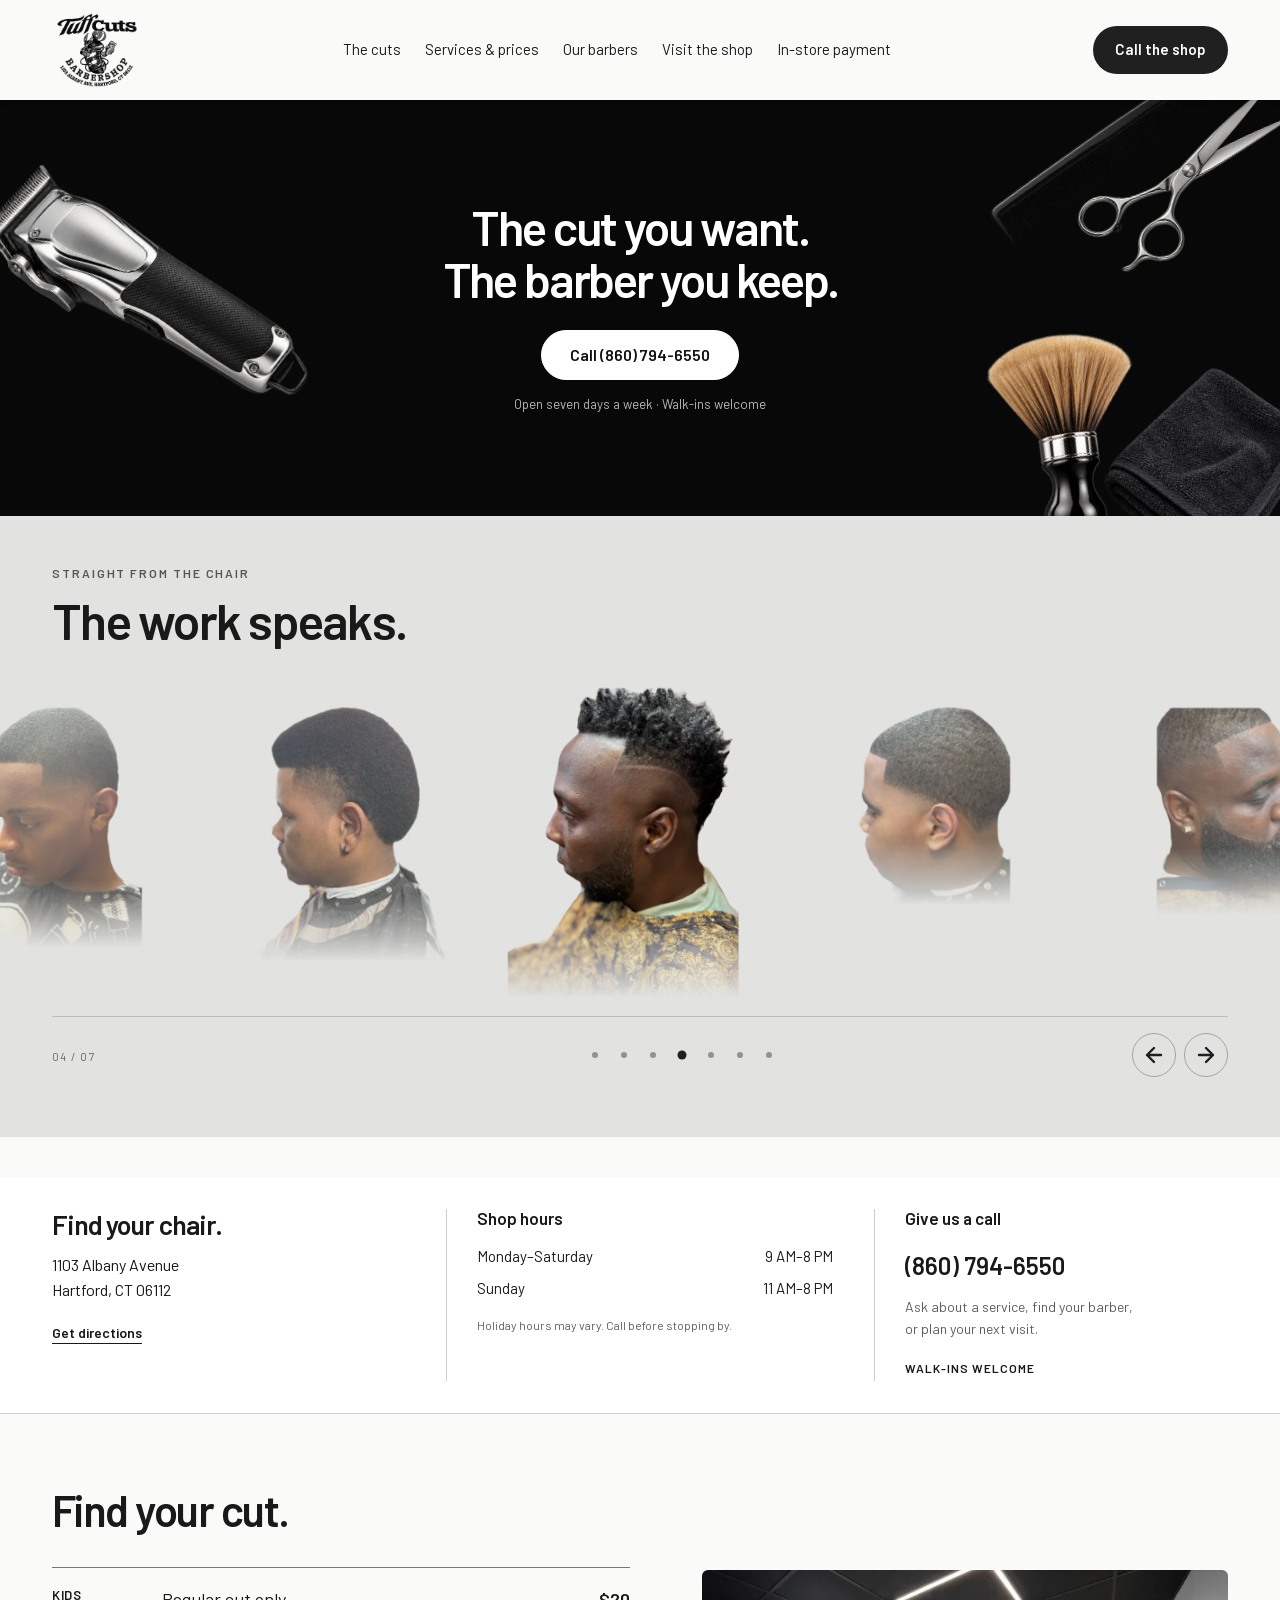
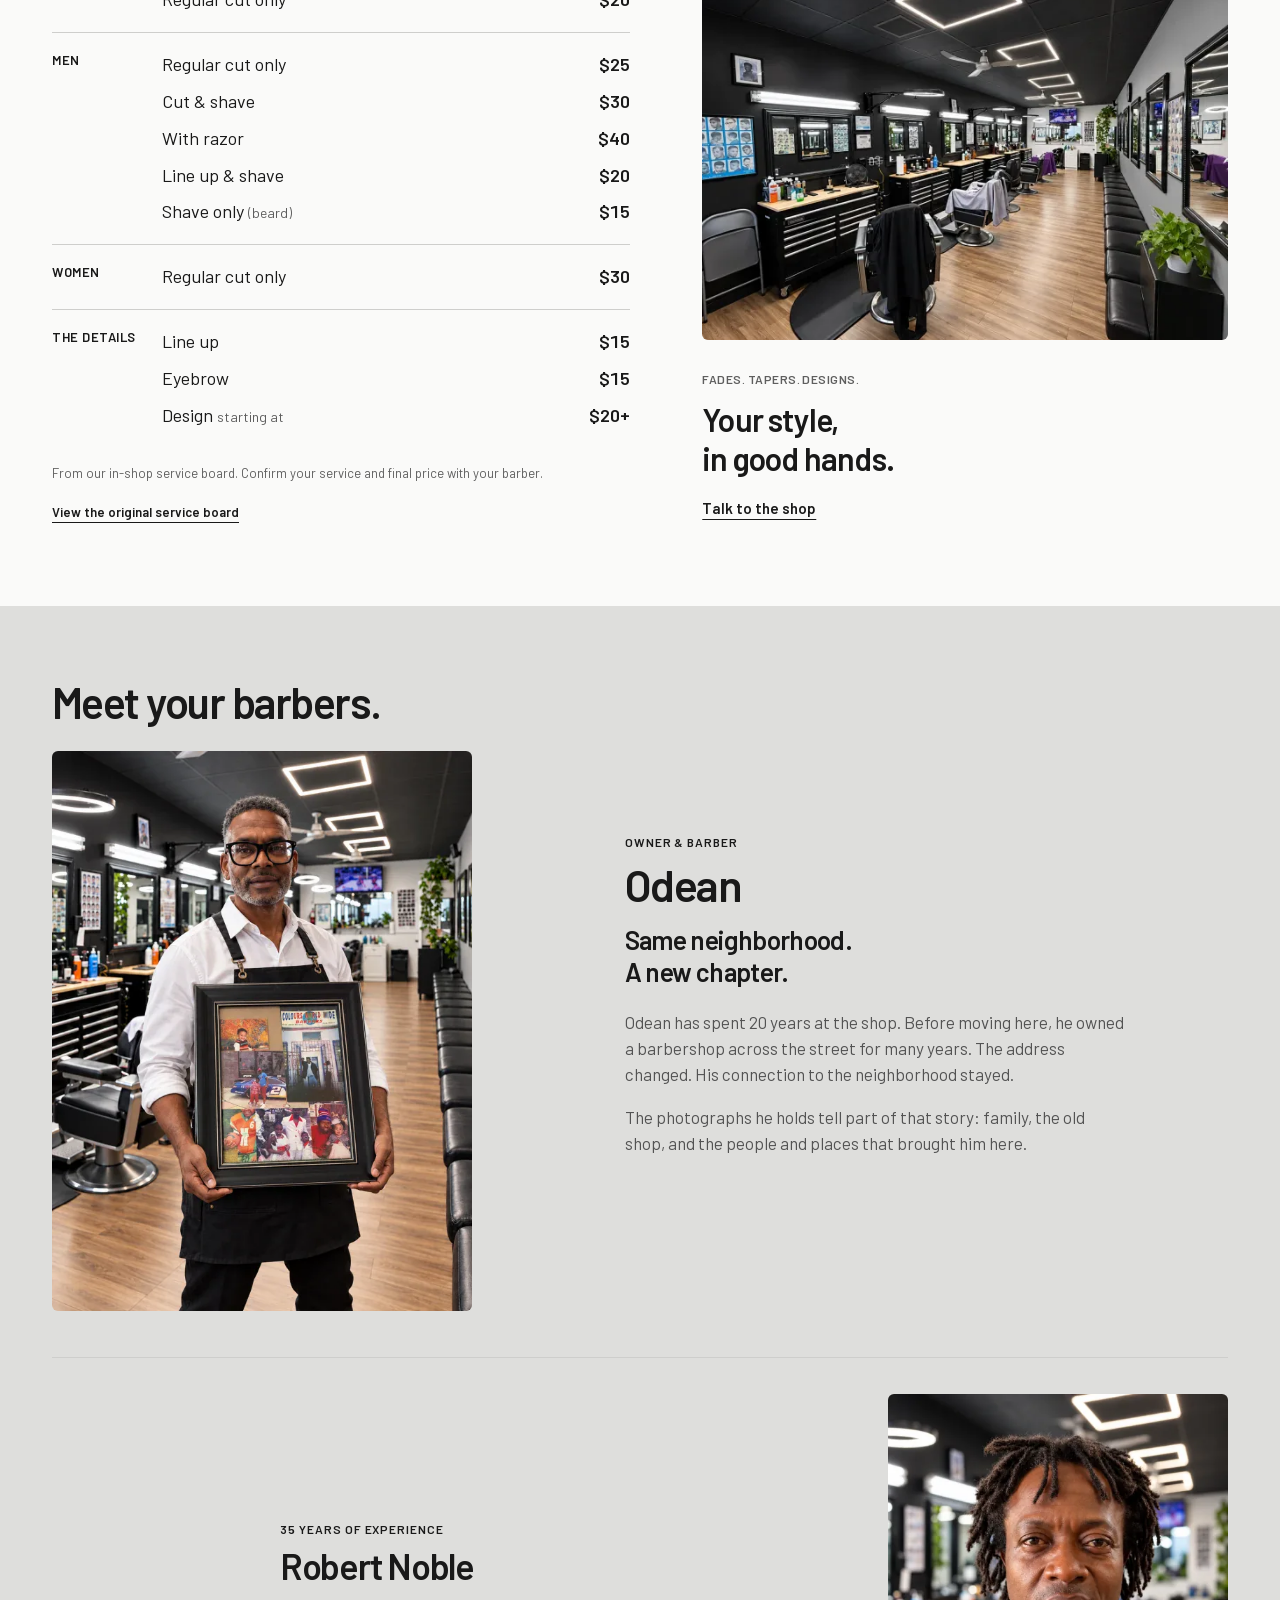
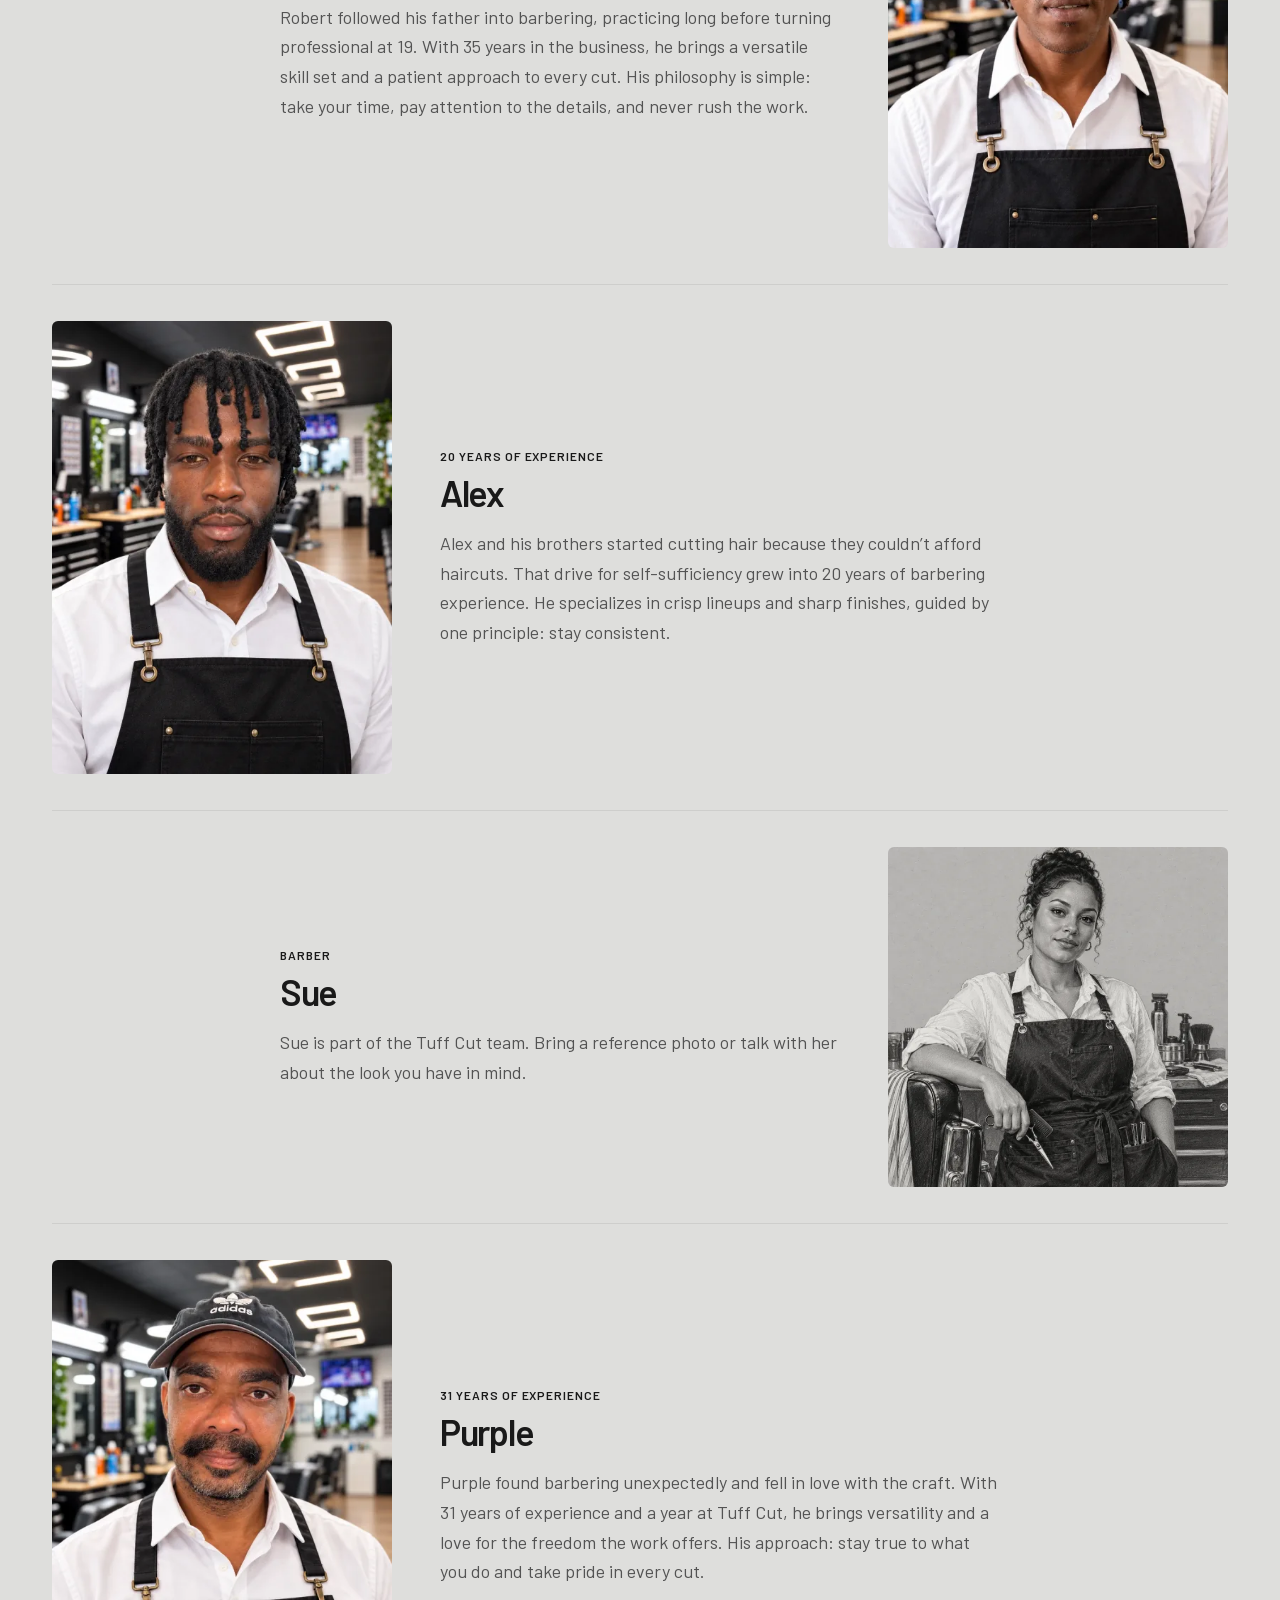
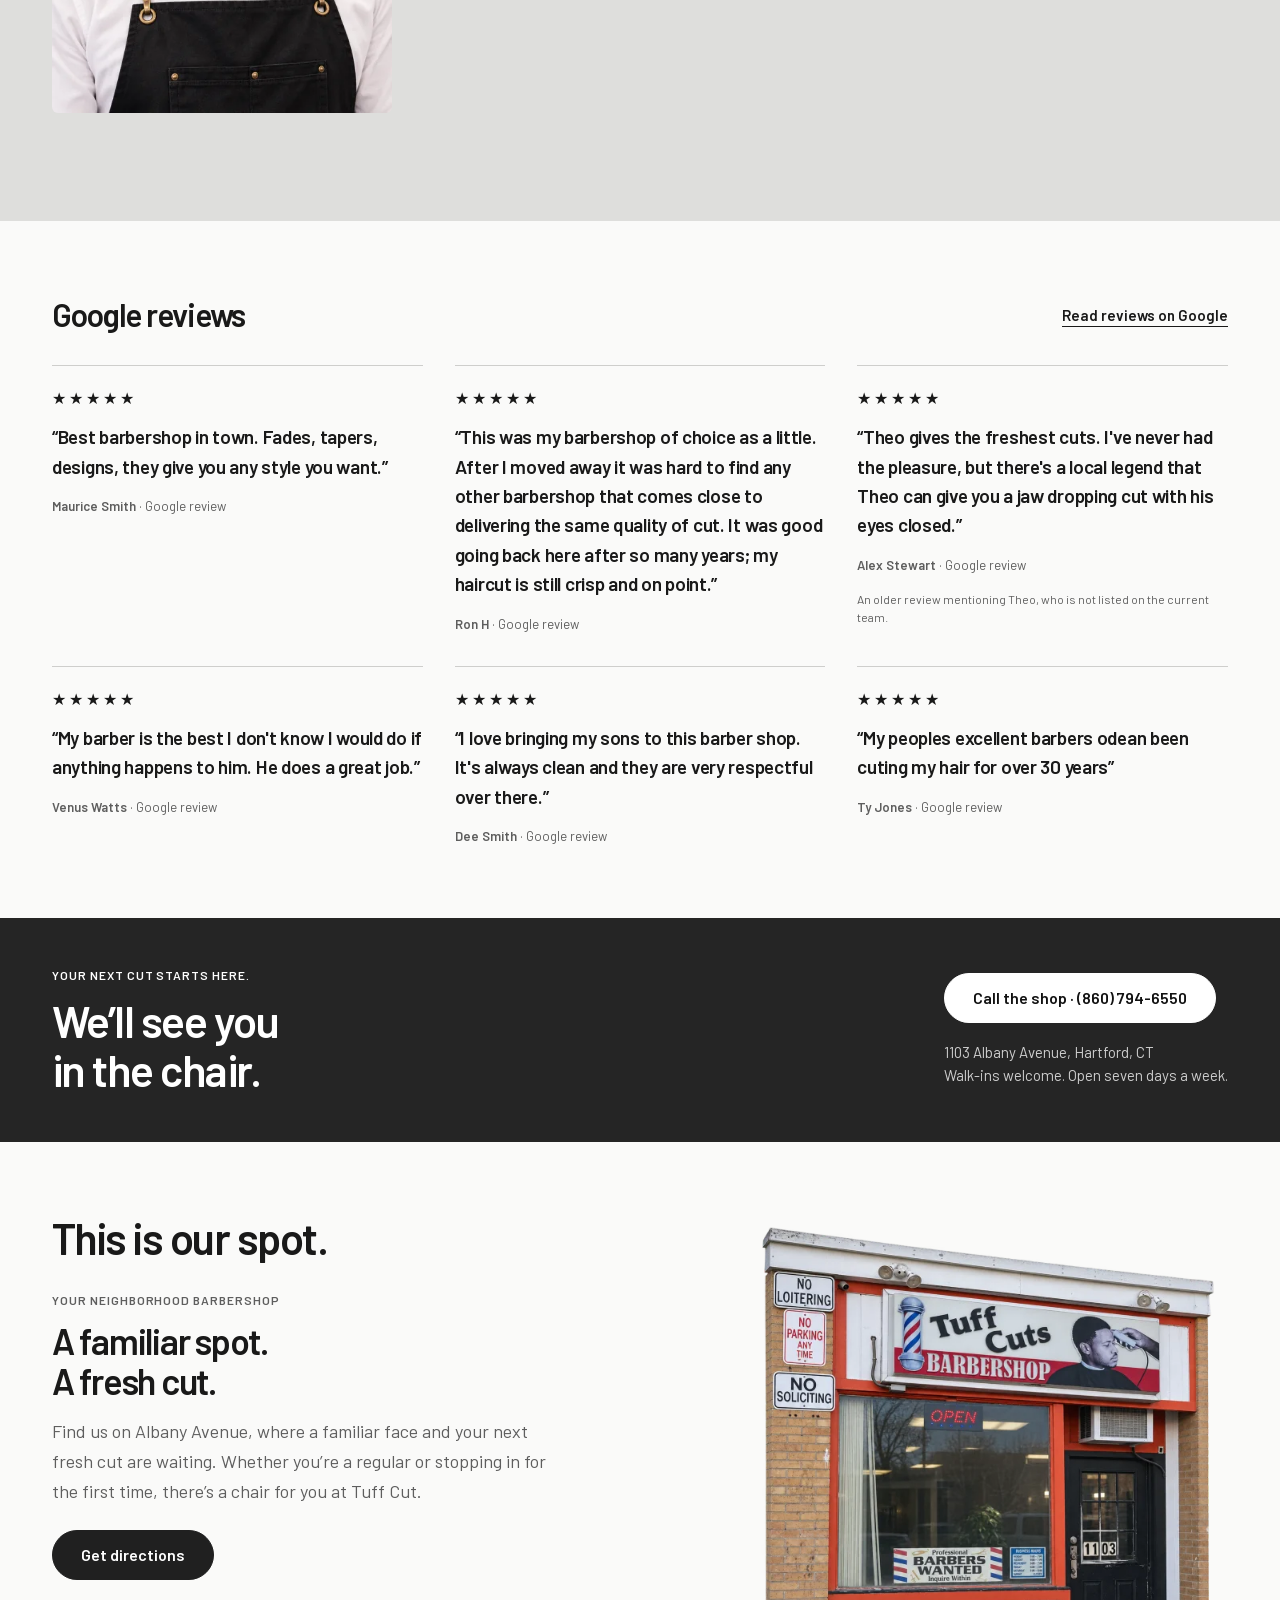
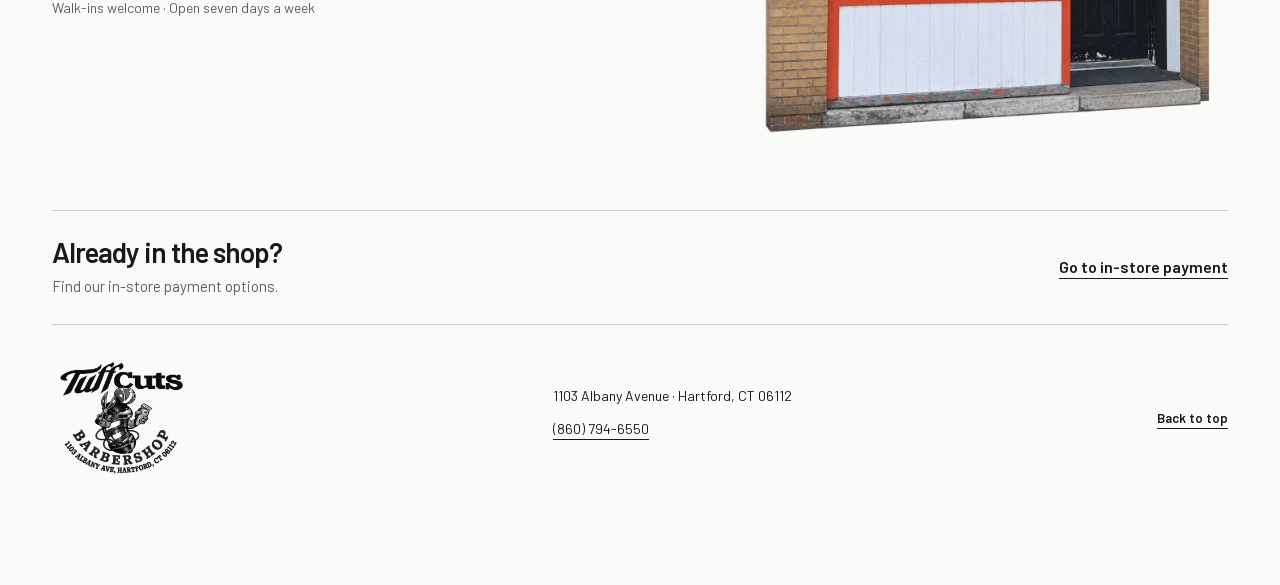
==== index.html @ 14f3f5dc "Match text-to-photo spacing across alternating barber rows" ====
<!doctype html>
<html lang="en">
<head>
  <meta charset="utf-8">
  <meta name="viewport" content="width=device-width, initial-scale=1">
  <meta name="theme-color" content="#f5f5f3">
  <title>Tuff Cut Barbershop | Hartford, CT</title>
  <meta name="description" content="Your neighborhood barbershop at 1103 Albany Avenue, Hartford. Meet Odean and the team, see our services and prices, and call (860) 794-6550. Walk-ins welcome.">
  <meta property="og:title" content="Tuff Cut Barbershop · Hartford, CT">
  <meta property="og:description" content="The cut you want. The barber you keep. Visit Tuff Cut at 1103 Albany Avenue, Hartford. Walk-ins welcome, seven days a week.">
  <meta property="og:type" content="website">
  <link rel="icon" href="favicon.ico?v=logo-20261026" sizes="any">
  <link rel="icon" href="assets/favicon-logo-32.png?v=1" type="image/png" sizes="32x32">
  <link rel="icon" href="assets/favicon-logo-48.png?v=1" type="image/png" sizes="48x48">
  <link rel="apple-touch-icon" href="assets/favicon-logo-180.png?v=1" sizes="180x180">
  <link rel="preload" href="assets/fonts/barlow-condensed-700.woff2" as="font" type="font/woff2" crossorigin>
  <link rel="stylesheet" href="styles.css?v=26">
  <link rel="stylesheet" href="compact-nav.css?v=3">
  <script src="site-config.js" defer></script>
  <script src="app.js?v=22" defer></script>
  <script type="application/ld+json">
  {"@context":"https://schema.org","@type":"HairSalon","name":"Tuff Cut Barbershop","telephone":"+18607946550","address":{"@type":"PostalAddress","streetAddress":"1103 Albany Avenue","addressLocality":"Hartford","addressRegion":"CT","postalCode":"06112","addressCountry":"US"},"openingHoursSpecification":[{"@type":"OpeningHoursSpecification","dayOfWeek":["Monday","Tuesday","Wednesday","Thursday","Friday","Saturday"],"opens":"09:00","closes":"20:00"},{"@type":"OpeningHoursSpecification","dayOfWeek":"Sunday","opens":"11:00","closes":"20:00"}]}
  </script>
</head>
<body>
  <a class="skip-link" href="#main">Skip to content</a>
  <header class="site-header wrap">
    <a class="wordmark brand-logo" href="index.html" aria-label="Tuff Cut Barbershop home"><span class="logo-crop"><img decoding="async" src="assets/branding/tuff-cuts-discover-240.webp" srcset="assets/branding/tuff-cuts-discover-240.webp 240w, assets/branding/tuff-cuts-discover-480.webp 480w" sizes="88px" width="600" height="500" alt="Tuff Cuts Barbershop — original barber-pole mascot logo"></span></a>
    <button class="menu-toggle" type="button" aria-expanded="false" aria-controls="main-nav" aria-label="Open menu" hidden><span class="menu-lines" aria-hidden="true"><span></span><span></span><span></span></span></button>
    <nav class="main-nav" id="main-nav" aria-label="Main navigation">
      <a href="#cuts">The cuts</a><a href="#services">Services & prices</a><a href="#barbers">Our barbers</a><a href="#visit">Visit the shop</a><a href="payment.html">In-store payment</a>
    </nav>
    <a class="header-call" href="tel:+18607946550">Call the shop<span>(860) 794-6550</span></a>
  </header>
  <main id="main">
    <section class="hero" aria-labelledby="hero-title">
      <div class="hero-copy">
        <h1 id="hero-title">The cut you want.<br>The barber you keep.</h1>
        <a class="button" href="tel:+18607946550">Call (860) 794-6550</a>
        <p class="hero-hours">Open seven days a week · Walk-ins welcome</p>
      </div>
      <div class="hero-equipment" aria-hidden="true">
        <img loading="eager" decoding="async" class="equipment-clipper" src="assets/hero/clipper.webp" width="700" height="597" alt="" fetchpriority="high">
        <img loading="eager" class="equipment-shears" src="assets/hero/shears-comb.webp" width="700" height="467" alt="" decoding="async">
        <img loading="eager" class="equipment-brush" src="assets/hero/brush.webp" width="700" height="467" alt="" decoding="async">
      </div>
    </section>

    <section class="cuts-section" id="cuts" aria-labelledby="cuts-title">
      <div class="wrap cuts-heading"><div><p class="small-label">STRAIGHT FROM THE CHAIR</p><h2 id="cuts-title">The work speaks.</h2></div></div>
      <div class="cuts-carousel" role="region" aria-roledescription="carousel" aria-label="Haircuts at Tuff Cut">
        <div class="cuts-stage" tabindex="0" aria-label="Scroll through haircuts. Use left and right arrow keys.">
          <figure class="cut-slide" data-cut="2233" data-title="Waves & beard"><div class="cut-portrait"><img src="assets/haircuts/cut-2233.webp" srcset="assets/haircuts/cut-2233-600.webp 600w, assets/haircuts/cut-2233.webp 900w" sizes="(max-width: 700px) 220px, 270px" width="900" height="1200" loading="lazy" decoding="async" alt="Close waves, a clean fade, and a precisely shaped beard."></div></figure>
          <figure class="cut-slide" data-cut="2228" data-title="Clean taper"><div class="cut-portrait"><img src="assets/haircuts/cut-2228.webp" srcset="assets/haircuts/cut-2228-600.webp 600w, assets/haircuts/cut-2228.webp 900w" sizes="(max-width: 700px) 220px, 270px" width="900" height="1200" loading="lazy" decoding="async" alt="Short textured hair with a crisp line-up and tapered sides."></div></figure>
          <figure class="cut-slide" data-cut="2232" data-title="Natural shape"><div class="cut-portrait"><img src="assets/haircuts/cut-2232.webp" srcset="assets/haircuts/cut-2232-600.webp 600w, assets/haircuts/cut-2232.webp 900w" sizes="(max-width: 700px) 220px, 270px" width="900" height="1200" loading="lazy" decoding="async" alt="A sculpted natural hairstyle with tapered sides."></div></figure>
          <figure class="cut-slide" data-cut="2231" data-title="Texture & detail"><div class="cut-portrait"><img src="assets/haircuts/cut-2231.webp" srcset="assets/haircuts/cut-2231-600.webp 600w, assets/haircuts/cut-2231.webp 900w" sizes="(max-width: 700px) 220px, 270px" width="900" height="1200" loading="lazy" decoding="async" alt="Twisted texture, a skin fade, and a shaved line detail."></div></figure>
          <figure class="cut-slide" data-cut="2230" data-title="Waves & line-up"><div class="cut-portrait"><img src="assets/haircuts/cut-2230.webp" srcset="assets/haircuts/cut-2230-600.webp 600w, assets/haircuts/cut-2230.webp 900w" sizes="(max-width: 700px) 220px, 270px" width="900" height="1200" loading="lazy" decoding="async" alt="Defined waves with a sharp edge and tapered sides."></div></figure>
          <figure class="cut-slide" data-cut="2229" data-title="Fade & beard"><div class="cut-portrait"><img src="assets/haircuts/cut-2229.webp" srcset="assets/haircuts/cut-2229-600.webp 600w, assets/haircuts/cut-2229.webp 900w" sizes="(max-width: 700px) 220px, 270px" width="900" height="1200" loading="lazy" decoding="async" alt="A close fade and carefully shaped full beard."></div></figure>
          <figure class="cut-slide" data-cut="2227" data-title="The full finish"><div class="cut-portrait"><img src="assets/haircuts/cut-2227.webp" srcset="assets/haircuts/cut-2227-600.webp 600w, assets/haircuts/cut-2227.webp 900w" sizes="(max-width: 700px) 220px, 270px" width="900" height="1200" loading="lazy" decoding="async" alt="Waves with a defined hairline and sculpted beard."></div></figure>
        </div>
        <div class="cuts-controls wrap" hidden>
          <div class="cut-current"><span class="cut-count">01 / 07</span><p class="cut-title sr-only">Waves & beard</p></div>
          <div class="cut-dots" role="group" aria-label="Choose a haircut"></div>
          <div class="cut-buttons"><button type="button" data-cut-prev aria-label="Previous haircut"><svg viewBox="0 0 24 24" width="24" height="24" aria-hidden="true" focusable="false"><path d="M19 12H5 M12 5l-7 7 7 7"/></svg></button><button type="button" data-cut-next aria-label="Next haircut"><svg viewBox="0 0 24 24" width="24" height="24" aria-hidden="true" focusable="false"><path d="M5 12h14 M12 5l7 7-7 7"/></svg></button></div>
          <p class="sr-only cut-announcement" aria-live="polite" aria-atomic="true"></p>
        </div>
      </div>
    </section>

    <section class="visit-band" id="visit" aria-label="Location, hours, and telephone">
      <div class="wrap visit-grid">
        <div><h2>Find your chair.</h2><address>1103 Albany Avenue<br>Hartford, CT 06112</address><a class="text-link" href="https://www.google.com/maps/search/?api=1&query=1103+Albany+Avenue+Hartford+CT+06112" target="_blank" rel="noopener noreferrer">Get directions<span class="sr-only"> (opens in a new tab)</span></a></div>
        <div><h3>Shop hours</h3><table class="hours"><caption class="sr-only">Weekly opening hours</caption><tbody><tr><th scope="row">Monday–Saturday</th><td>9 AM–8 PM</td></tr><tr><th scope="row">Sunday</th><td>11 AM–8 PM</td></tr></tbody></table><p class="fine-print">Holiday hours may vary. Call before stopping by.</p></div>
        <div><h3>Give us a call</h3><a class="visit-phone" href="tel:+18607946550">(860) 794-6550</a><p>Ask about a service, find your barber,<br>or plan your next visit.</p><span class="small-label">WALK-INS WELCOME</span></div>
      </div>
    </section>

    <section class="section wrap" id="services" aria-labelledby="services-title">
      <div class="section-heading"><h2 id="services-title">Find your cut.</h2></div>
      <div class="services-layout">
        <div class="price-list">
          <div class="price-group"><h3>Kids</h3><dl><div><dt>Regular cut only</dt><dd>$20</dd></div></dl></div>
          <div class="price-group"><h3>Men</h3><dl><div><dt>Regular cut only</dt><dd>$25</dd></div><div><dt>Cut & shave</dt><dd>$30</dd></div><div><dt>With razor</dt><dd>$40</dd></div><div><dt>Line up & shave</dt><dd>$20</dd></div><div><dt>Shave only <span>(beard)</span></dt><dd>$15</dd></div></dl></div>
          <div class="price-group"><h3>Women</h3><dl><div><dt>Regular cut only</dt><dd>$30</dd></div></dl></div>
          <div class="price-group"><h3>The details</h3><dl><div><dt>Line up</dt><dd>$15</dd></div><div><dt>Eyebrow</dt><dd>$15</dd></div><div><dt>Design <span>starting at</span></dt><dd>$20+</dd></div></dl></div>
          <p class="fine-print">From our in-shop service board. Confirm your service and final price with your barber.</p>
          <a class="text-link" href="assets/photos/service-board.webp" target="_blank" rel="noopener noreferrer">View the original service board<span class="sr-only"> (opens in a new tab)</span></a>
        </div>
        <figure class="services-photo"><img src="assets/photos/interior.webp" srcset="assets/photos/interior-600.webp 600w, assets/photos/interior.webp 1200w" sizes="(max-width: 540px) calc(100vw - 40px), (max-width: 680px) calc(100vw - 56px), (max-width: 1050px) 45vw, 550px" width="1200" height="900" loading="lazy" decoding="async" alt="Black barber chairs and mirrored stations inside Tuff Cut."><div class="service-photo-note"><span>FADES. TAPERS. DESIGNS.</span><p class="serif">Your style,<br>in good hands.</p><a class="text-link" href="tel:+18607946550">Talk to the shop</a></div></figure>
      </div>
    </section>

    <section class="barbers-section" id="barbers" aria-labelledby="barbers-title">
      <div class="wrap section">
        <article class="owner-profile">
          <div class="owner-visual"><h2 id="barbers-title">Meet your barbers.</h2><figure><img src="assets/photos/odean.webp" srcset="assets/photos/odean-600.webp 600w, assets/photos/odean.webp 1200w" sizes="(max-width: 700px) calc(100vw - 40px), 420px" width="1200" height="1600" loading="lazy" decoding="async" alt="Odean, owner of Tuff Cut, holding a framed collection of photographs from his life and earlier barbershop."></figure></div>
          <div class="owner-copy"><p class="small-label">OWNER & BARBER</p><h3>Odean</h3><p class="serif">Same neighborhood.<br>A new chapter.</p><p>Odean has spent 20 years at the shop. Before moving here, he owned a barbershop across the street for many years. The address changed. His connection to the neighborhood stayed.</p><p>The photographs he holds tell part of that story: family, the old shop, and the people and places that brought him here.</p></div>
        </article>
        <div class="barber-list">
          <article class="barber-row"><figure><img src="assets/barbers/robert-portrait.webp" srcset="assets/barbers/robert-portrait-480.webp 480w, assets/barbers/robert-portrait.webp 810w" sizes="(max-width: 440px) calc(100vw - 40px), (max-width: 700px) 400px, (max-width: 800px) 45vw, 340px" width="810" height="1080" loading="lazy" decoding="async" alt="Robert Noble at Tuff Cut Barbershop."></figure><div class="barber-copy"><p class="small-label">35 YEARS OF EXPERIENCE</p><h3>Robert Noble</h3><p>Robert followed his father into barbering, practicing long before turning professional at 19. With 35 years in the business, he brings a versatile skill set and a patient approach to every cut. His philosophy is simple: take your time, pay attention to the details, and never rush the work.</p></div></article>
          <article class="barber-row"><figure><img src="assets/barbers/alex-portrait.webp" srcset="assets/barbers/alex-portrait-480.webp 480w, assets/barbers/alex-portrait.webp 810w" sizes="(max-width: 440px) calc(100vw - 40px), (max-width: 700px) 400px, (max-width: 800px) 45vw, 340px" width="810" height="1080" loading="lazy" decoding="async" alt="Alex at Tuff Cut Barbershop."></figure><div class="barber-copy"><p class="small-label">20 YEARS OF EXPERIENCE</p><h3>Alex</h3><p>Alex and his brothers started cutting hair because they couldn’t afford haircuts. That drive for self-sufficiency grew into 20 years of barbering experience. He specializes in crisp lineups and sharp finishes, guided by one principle: stay consistent.</p></div></article>
          <article class="barber-row"><figure><img src="assets/barbers/sue-illustration.webp" width="600" height="600" loading="lazy" decoding="async" alt="Illustrative portrait; not a likeness of Sue."></figure><div class="barber-copy"><p class="small-label">BARBER</p><h3>Sue</h3><p>Sue is part of the Tuff Cut team. Bring a reference photo or talk with her about the look you have in mind.</p></div></article>
          <article class="barber-row"><figure><img src="assets/barbers/purple-portrait.webp" srcset="assets/barbers/purple-portrait-480.webp 480w, assets/barbers/purple-portrait.webp 810w" sizes="(max-width: 440px) calc(100vw - 40px), (max-width: 700px) 400px, (max-width: 800px) 45vw, 340px" width="810" height="1080" loading="lazy" decoding="async" alt="Purple at Tuff Cut Barbershop."></figure><div class="barber-copy"><p class="small-label">31 YEARS OF EXPERIENCE</p><h3>Purple</h3><p>Purple found barbering unexpectedly and fell in love with the craft. With 31 years of experience and a year at Tuff Cut, he brings versatility and a love for the freedom the work offers. His approach: stay true to what you do and take pride in every cut.</p></div></article>
        </div>
      </div>
    </section>

    <section class="reviews-section section wrap" id="reviews" aria-labelledby="reviews-title">
      <div class="reviews-heading"><h2 id="reviews-title">Google reviews</h2><a class="text-link" href="https://www.google.com/maps/place/Tuff+Cut+Barbers+LLC/@41.7814038,-72.694979,17z/data=!4m8!3m7!1s0x89e654a44aa32865:0xf51ab7cb9eaf6a23!8m2!3d41.7814038!4d-72.694979!9m1!1b1!16s%2Fg%2F1tgmx97q" target="_blank" rel="noopener noreferrer">Read reviews on Google</a></div>
      <div class="reviews-list">
        <figure class="review"><div class="review-stars" aria-label="5 out of 5 stars">★★★★★</div><blockquote>“Best barbershop in town. Fades, tapers, designs, they give you any style you want.”</blockquote><figcaption>Maurice Smith <span>· Google review</span></figcaption></figure>
        <figure class="review"><div class="review-stars" aria-label="5 out of 5 stars">★★★★★</div><blockquote>“This was my barbershop of choice as a little. After I moved away it was hard to find any other barbershop that comes close to delivering the same quality of cut. It was good going back here after so many years; my haircut is still crisp and on point.”</blockquote><figcaption>Ron H <span>· Google review</span></figcaption></figure>
        <figure class="review"><div class="review-stars" aria-label="5 out of 5 stars">★★★★★</div><blockquote>“Theo gives the freshest cuts. I've never had the pleasure, but there's a local legend that Theo can give you a jaw dropping cut with his eyes closed.”</blockquote><figcaption>Alex Stewart <span>· Google review</span></figcaption><p class="fine-print">An older review mentioning Theo, who is not listed on the current team.</p></figure>
        <figure class="review"><div class="review-stars" aria-label="5 out of 5 stars">★★★★★</div><blockquote>“My barber is the best I don't know I would do if anything happens to him. He does a great job.”</blockquote><figcaption>Venus Watts <span>· Google review</span></figcaption></figure>
        <figure class="review"><div class="review-stars" aria-label="5 out of 5 stars">★★★★★</div><blockquote>“I love bringing my sons to this barber shop. It's always clean and they are very respectful over there.”</blockquote><figcaption>Dee Smith <span>· Google review</span></figcaption></figure>
        <figure class="review"><div class="review-stars" aria-label="5 out of 5 stars">★★★★★</div><blockquote>“My peoples excellent barbers odean been cuting my hair for over 30 years”</blockquote><figcaption>Ty Jones <span>· Google review</span></figcaption></figure>
      </div>
    </section>

    <section class="call-section" aria-labelledby="call-title"><div class="wrap call-layout"><div><p class="small-label">YOUR NEXT CUT STARTS HERE.</p><h2 id="call-title">We’ll see you<br>in the chair.</h2></div><div><a class="button button-light" href="tel:+18607946550">Call the shop · (860) 794-6550</a><p>1103 Albany Avenue, Hartford, CT<br>Walk-ins welcome. Open seven days a week.</p></div></div></section>

    <section class="section wrap shop-section" aria-labelledby="shop-title">
      <div class="shop-gallery">
        <div class="shop-copy">
          <div class="section-heading"><h2 id="shop-title">This is our spot.</h2></div>
          <p class="small-label">YOUR NEIGHBORHOOD BARBERSHOP</p>
          <h3>A familiar spot.<br>A fresh cut.</h3>
          <p>Find us on Albany Avenue, where a familiar face and your next fresh cut are waiting. Whether you’re a regular or stopping in for the first time, there’s a chair for you at Tuff Cut.</p>
          <a class="button" href="https://www.google.com/maps/search/?api=1&amp;query=1103+Albany+Avenue+Hartford+CT+06112" target="_blank" rel="noopener noreferrer">Get directions<span class="sr-only"> (opens in a new tab)</span></a>
          <p class="shop-welcome">Walk-ins welcome · Open seven days a week</p>
        </div>
        <figure class="gallery-storefront"><img src="assets/photos/storefront-clean.webp" srcset="assets/photos/storefront-clean-600.webp 600w, assets/photos/storefront-clean.webp 1200w" sizes="(max-width: 700px) calc(100vw - 40px), (max-width: 1100px) 44vw, 480px" width="1200" height="1308" loading="lazy" decoding="async" alt="Retouched Tuff Cut Barbershop storefront on Albany Avenue, with the surrounding background removed."></figure>
      </div>
    </section>
    <aside class="payment-strip wrap"><div><h2>Already in the shop?</h2><p>Find our in-store payment options.</p></div><a class="text-link" href="payment.html">Go to in-store payment</a></aside>
  </main>
  <footer class="site-footer wrap"><div class="footer-top"><a class="wordmark brand-logo" href="index.html" aria-label="Tuff Cut Barbershop home"><span class="logo-crop"><img decoding="async" loading="lazy" src="assets/branding/tuff-cuts-discover-240.webp" srcset="assets/branding/tuff-cuts-discover-240.webp 240w, assets/branding/tuff-cuts-discover-480.webp 480w" sizes="136px" width="600" height="500" alt="Tuff Cuts Barbershop — original barber-pole mascot logo"></span></a><p>1103 Albany Avenue · Hartford, CT 06112<br><a href="tel:+18607946550">(860) 794-6550</a></p><a class="text-link" href="#main">Back to top</a></div><div class="footer-bottom"><p>© <span data-year>2026</span> Tuff Cut Barbershop</p><nav aria-label="Legal information"><a href="terms.html">Terms</a><a href="accessibility.html">Accessibility</a><a href="legal.html">Legal</a><a href="privacy.html">Privacy</a></nav><a class="powered-by" href="https://reimagebs.com/" target="_blank" rel="noopener noreferrer"><span class="credit-label">POWERED BY</span> <span class="credit-name">REIMAGE BUSINESS SOLUTIONS</span></a></div></footer>
</body>
</html>
---- styles.css ----
@font-face{font-family:Barlow;src:url('assets/fonts/barlow-400.woff2') format('woff2');font-style:normal;font-weight:400;font-display:swap}
@font-face{font-family:Barlow;src:url('assets/fonts/barlow-600.woff2') format('woff2');font-style:normal;font-weight:600 800;font-display:swap}
:root{--ink:#191919;--grey:#5e5e5e;--line:#cececc;--paper:#e8e8e6;--white:#fff;--body:Barlow,Arial,sans-serif}
*{box-sizing:border-box}html{scroll-behavior:smooth;scroll-padding-top:24px;-webkit-text-size-adjust:100%}body{margin:0;background:#fafaf9;color:var(--ink);font-family:var(--body);font-size:18px;line-height:1.55;-webkit-font-smoothing:antialiased}a{color:inherit;text-underline-offset:5px}a:hover{text-decoration-thickness:2px}button{font:inherit}img{display:block;max-width:100%;height:auto}figure,p,h1,h2,h3,dl,dd,blockquote{margin:0}h1,h2,h3{font-weight:600;line-height:1.12;letter-spacing:-.035em}h2{font-size:clamp(30px,3.4vw,44px)}h3{font-size:28px}p+p{margin-top:16px}figcaption{font-size:13px;color:var(--grey);line-height:1.45;margin-top:10px}address{font-style:normal}[hidden]{display:none!important}::selection{background:#191919;color:white}:focus-visible{outline:3px solid #757575;outline-offset:5px}.wrap{width:min(1176px,calc(100% - 64px));margin-inline:auto}.section{padding-block:72px}.small-label{font-size:12px;font-weight:600;letter-spacing:.08em;line-height:1.5}.serif{font-family:var(--body);font-weight:600;letter-spacing:-.025em}.fine-print,.contact-note{color:var(--grey);font-size:14px;line-height:1.5}.text-link{display:inline-flex;align-items:center;min-height:44px;font-weight:600;text-decoration:underline;padding-block:8px}.button{display:inline-flex;align-items:center;justify-content:center;min-height:48px;padding:13px 28px;border:1px solid white;border-radius:28px;background:white;color:#111;font-size:16px;font-weight:600;text-decoration:none;text-align:center;line-height:1.35}.button:hover{background:#d9d9d9;border-color:#d9d9d9}.sr-only{position:absolute;width:1px;height:1px;padding:0;margin:-1px;overflow:hidden;clip:rect(0,0,0,0);white-space:nowrap;border:0}.skip-link{position:fixed;top:12px;left:12px;z-index:100;background:white;color:black;padding:12px;transform:translateY(-160%)}.skip-link:focus{transform:translateY(0)}
.site-header{min-height:90px;display:flex;align-items:center;justify-content:space-between;gap:24px}.wordmark{font-family:var(--body);font-size:26px;font-weight:600;letter-spacing:-.045em;line-height:1;text-decoration:none;white-space:nowrap}.wordmark span{display:block;font-size:9px;letter-spacing:.08em;line-height:1.5;margin-top:7px}.main-nav{display:flex;align-items:center;gap:24px;font-size:15px}.main-nav a{display:flex;align-items:center;min-height:44px;text-decoration:none}.main-nav a:hover{text-decoration:underline}.header-call{background:white;color:black;border-radius:28px;padding:12px 22px;min-height:48px;font-size:15px;font-weight:600;text-decoration:none}.header-call span{display:none}.menu-toggle{display:flex;align-items:center;justify-content:center;width:48px;height:48px;padding:12px;border:0;background:transparent;color:var(--ink);cursor:pointer}.menu-lines{display:flex;flex-direction:column;gap:5px;width:24px}.menu-lines span{display:block;height:2px;width:24px;background:currentColor;transition:transform .15s,opacity .15s}.menu-toggle[aria-expanded=true] .menu-lines span:first-child{transform:translateY(7px) rotate(45deg)}.menu-toggle[aria-expanded=true] .menu-lines span:nth-child(2){opacity:0}.menu-toggle[aria-expanded=true] .menu-lines span:last-child{transform:translateY(-7px) rotate(-45deg)}
.hero{display:grid;grid-template-columns:minmax(0,1.35fr) minmax(0,1fr);align-items:center;gap:60px;padding-block:28px 52px;min-height:620px}.hero-copy{text-align:center}.hero-location{font-size:13px;letter-spacing:.06em;font-weight:600;margin-bottom:18px}.hero h1{font-size:clamp(46px,4.8vw,64px);line-height:1.05;letter-spacing:-.045em}.hero-description{font-size:18px;color:#535353;margin:22px 0 26px}.hero .button{min-width:190px;font-size:17px}.phone-link{display:flex;align-items:center;justify-content:center;min-height:44px;margin-top:6px;font-size:17px;font-weight:600;text-decoration:none}.hero-hours{font-size:13px;color:var(--grey);margin-top:12px}.hero-photo{max-width:440px;justify-self:end}.hero-photo img{width:100%;max-height:540px;aspect-ratio:3/4;object-fit:cover;border-radius:6px}.hero-photo figcaption{text-align:right;font-size:12px}
.visit-band{background:var(--paper)}.visit-grid{display:grid;grid-template-columns:1fr 1.1fr 1fr;gap:40px;padding-block:32px}.visit-grid>div+div{border-left:1px solid var(--line);padding-left:30px}.visit-grid h2{font-size:27px;margin-bottom:14px}.visit-grid h3{font-size:17px;margin-bottom:16px;letter-spacing:0}.visit-grid address{font-size:16px}.visit-grid .text-link{font-size:14px;margin-top:8px}.hours{width:100%;border-collapse:collapse;font-size:15px}.hours th{text-align:left;font-weight:400;padding:0 14px 8px 0}.hours td{text-align:right;white-space:nowrap;padding-bottom:8px}.visit-grid .fine-print{font-size:12px;margin-top:7px}.visit-phone{display:inline-flex;align-items:center;min-height:44px;font-size:24px;font-weight:600;text-decoration:none;white-space:nowrap}.visit-grid>div>p:not(.fine-print){font-size:14px;color:var(--grey);margin:8px 0 14px}.section-heading{margin-bottom:32px}.section-heading>p{font-size:16px;color:var(--grey);max-width:400px}.services-layout{display:grid;grid-template-columns:1.1fr 1fr;align-items:center;gap:72px}.price-group{display:grid;grid-template-columns:90px minmax(0,1fr);gap:20px;padding:18px 0;border-top:1px solid var(--line)}.price-group:first-child{border-top:1px solid #777}.price-group h3{font-size:13px;line-height:1.5;text-transform:uppercase;letter-spacing:.04em}.price-group dl>div{display:flex;justify-content:space-between;gap:18px;font-size:18px}.price-group dl>div+div{margin-top:9px}.price-group dt span{font-size:14px;color:var(--grey)}.price-group dd{font-weight:600;white-space:nowrap;font-variant-numeric:tabular-nums}.price-list>.fine-print{margin:16px 0 7px;font-size:13px}.price-list>.text-link{font-size:13px}.services-photo>img{width:100%;height:370px;object-fit:cover;border-radius:6px}.service-photo-note{margin-top:24px}.service-photo-note>span{font-size:12px;font-weight:600;letter-spacing:.04em;color:var(--grey)}.service-photo-note .serif{font-size:32px;line-height:1.2;margin-top:8px}.service-photo-note .text-link{font-size:15px;margin-top:10px}
.barbers-section{background:var(--paper)}.owner-profile{display:grid;grid-template-columns:1fr 1.2fr;gap:70px;align-items:center;padding-bottom:46px}.owner-visual>figure>img{width:100%;height:420px;object-fit:cover;object-position:center 65%;border-radius:6px}.owner-copy h3{font-size:44px;margin:9px 0 14px}.owner-copy .serif{font-size:26px;line-height:1.25;margin-bottom:20px}.owner-copy>p:not(.serif):not(.small-label):not(.contact-note){font-size:17px;color:#535353;max-width:500px}.owner-copy .button{margin-top:24px}.owner-copy .contact-note{font-size:13px;margin-top:10px}.barber-row{display:grid;grid-template-columns:140px minmax(0,1fr) 230px;gap:32px;align-items:center;padding-block:28px;border-top:1px solid var(--line)}.barber-row figure img{aspect-ratio:1;object-fit:cover;border-radius:5px}.barber-row figcaption{font-size:12px}.barber-copy h3{font-size:28px;margin:5px 0 12px}.barber-copy>p:last-child{max-width:480px;font-size:16px;color:#535353}.barber-contact{justify-self:end;text-align:right}.barber-contact .text-link{font-size:15px}.barber-contact .contact-note{font-size:13px;margin-top:5px}.portrait-note{margin-top:16px;font-size:12px}
.reviews-section{display:grid;grid-template-columns:1fr 1.15fr;gap:70px;align-items:center}.reviews-heading p{font-size:15px;color:var(--grey);margin-top:16px}.reviews-photo{margin-top:30px}.reviews-photo img{width:100%;aspect-ratio:4/3;object-fit:cover;border-radius:6px}.review{padding-bottom:24px}.review+.review{border-top:1px solid var(--line);padding-top:24px}.review-stars{letter-spacing:3px;font-size:16px;line-height:1;margin-bottom:16px}.review blockquote{font-size:23px;line-height:1.45;font-weight:600;letter-spacing:-.015em}.review figcaption{font-size:13px;font-weight:600;margin-top:16px}.review figcaption span{font-weight:400}.review .fine-print{font-size:12px;margin-top:15px}.call-section{background:#1b1b1b}.call-layout{padding-block:48px;display:flex;justify-content:space-between;align-items:center;gap:32px}.call-layout h2{font-size:44px;margin-top:12px}.call-layout>div>p:last-child{font-size:15px;color:var(--grey);margin-top:18px}.shop-gallery img{width:100%;height:auto;max-height:560px;object-fit:contain;border-radius:0}.shop-gallery figcaption{font-size:13px}.payment-strip{display:flex;align-items:center;justify-content:space-between;border-top:1px solid var(--line);border-bottom:1px solid var(--line);padding-block:26px;gap:20px}.payment-strip h2{font-size:28px}.payment-strip p{font-size:15px;color:var(--grey);margin-top:7px}.payment-strip .text-link{font-size:16px}
.site-footer{padding-top:36px;padding-bottom:24px}.footer-top{display:flex;justify-content:space-between;align-items:center;gap:30px;padding-bottom:24px}.footer-top p{font-size:14px}.footer-top p a{display:inline-flex;align-items:center;min-height:44px}.footer-top>.text-link{font-size:13px}.footer-bottom{border-top:1px solid var(--line);padding-top:18px;display:flex;flex-wrap:wrap;align-items:center;justify-content:space-between;gap:12px 24px;font-size:12px;color:var(--grey)}.footer-bottom nav{display:flex;flex-wrap:wrap;gap:4px 20px}.footer-bottom nav a,.powered-by{display:inline-flex;align-items:center;min-height:44px}.powered-by{font-size:11px;text-decoration:none;font-weight:600}
.simple-nav{display:flex;flex-wrap:wrap;gap:8px 24px;font-size:15px}.simple-nav a{display:inline-flex;align-items:center;min-height:44px}.legal-content{max-width:760px;padding-block:50px 72px;min-height:65vh}.legal-content h1,.payment-heading h1{font-size:clamp(36px,5vw,56px);margin:12px 0 22px;overflow-wrap:anywhere}.legal-content .updated{font-size:13px;color:var(--grey);margin-bottom:30px}.legal-content h2{font-size:26px;margin:28px 0 14px}.legal-content p,.legal-content li{font-size:17px;line-height:1.7;color:#535353}.legal-content ul{padding-left:22px}.legal-content .text-link{margin-top:26px}.payment-main{padding-block:46px 70px;max-width:1040px}.payment-heading{text-align:center;max-width:650px;margin:0 auto 38px}.payment-heading h1 span{display:inline-block}.payment-heading>p:last-child{color:var(--grey);font-size:17px;max-width:540px;margin-inline:auto}.payment-methods{display:grid;grid-template-columns:repeat(2,minmax(0,1fr));border-block:1px solid var(--line)}.payment-method{padding:28px 22px;text-align:center}.payment-method+.payment-method{border-left:1px solid var(--line)}.payment-method h2{font-size:28px}.payment-slot{aspect-ratio:1;width:100%;max-width:280px;margin:24px auto 20px;display:flex;align-items:center;justify-content:center;background:var(--paper);border:1px solid var(--line);border-radius:6px;padding:24px}.payment-slot p{font-size:16px;color:var(--grey);max-width:150px}.payment-slot.ready{padding:20px;background:white}.payment-slot img{width:100%;height:100%;object-fit:contain}.payment-status{font-size:14px;color:var(--grey)}.payment-method .payment-link{margin-top:16px;font-size:16px;width:100%;max-width:280px;background:#202020;border-color:#202020;color:#fff}.payment-method .payment-link:hover{background:#444;border-color:#444}.payment-recipient{font-size:14px;font-weight:600;margin-top:14px;overflow-wrap:anywhere}.payment-handle{font-weight:400;color:var(--grey)}.payment-instructions{max-width:650px;margin:32px auto 0}.payment-instructions h2{font-size:26px;margin-bottom:12px}.payment-instructions p{font-size:16px;color:var(--grey)}.payment-instructions .text-link{font-size:15px;margin-top:16px}.payment-contact{text-align:center;font-size:14px;border-top:1px solid var(--line);margin-top:32px;padding-top:24px}.payment-contact a{font-weight:600;display:inline-flex;align-items:center;min-height:44px}.noscript-notice{padding:20px;background:var(--paper);font-size:15px}
@media(max-width:1000px){.header-call{display:none}.hero{gap:36px;min-height:0}.hero h1{font-size:48px}.visit-grid{gap:24px}.visit-grid>div+div{padding-left:20px}.visit-phone{font-size:20px}.services-layout,.owner-profile,.reviews-section{gap:40px}.price-group{grid-template-columns:75px minmax(0,1fr);gap:12px}.barber-row{grid-template-columns:120px minmax(0,1fr) 190px;gap:24px}.barber-contact .text-link{font-size:14px}}
@media(max-width:800px){.site-header{flex-wrap:wrap;min-height:82px;padding-block:16px}.main-nav{width:100%;display:grid;grid-template-columns:1fr;gap:6px 24px;border-top:1px solid var(--line);padding-top:12px}.js .main-nav:not(.is-open){display:none}.main-nav a{font-size:16px;min-height:48px}.hero{gap:28px}.hero h1{font-size:42px}.hero-description{font-size:16px}.hero-location{font-size:12px}.hero-hours{font-size:12px}.visit-grid{grid-template-columns:1fr 1.2fr}.visit-grid>div:last-child{grid-column:1/-1;border-left:0;border-top:1px solid var(--line);padding:20px 0 0;display:flex;flex-wrap:wrap;align-items:center;gap:10px 24px}.visit-grid>div:last-child h3,.visit-grid>div:last-child p{margin:0}.visit-grid>div:last-child .small-label{display:none}.section{padding-block:56px}.services-layout{gap:28px}.price-group{grid-template-columns:1fr;gap:8px}.price-group dl>div{font-size:17px}.services-photo>img{height:320px}.owner-profile{gap:30px}.owner-visual>figure>img{height:380px}.owner-copy h3{font-size:36px}.owner-copy .serif{font-size:23px}.owner-copy>p:not(.serif):not(.small-label):not(.contact-note){font-size:16px}.barber-row{grid-template-columns:120px minmax(0,1fr);gap:15px 24px}.barber-row>figure{grid-row:1/3;align-self:start}.barber-contact{grid-column:2;text-align:left;justify-self:start}.reviews-section{gap:30px}.review blockquote{font-size:20px}.call-layout h2{font-size:36px}.call-layout .button{padding-inline:20px;font-size:15px}.payment-method{padding-inline:14px}.payment-slot{padding:14px}}
@media(max-width:700px){.wrap{width:calc(100% - 40px)}.hero{grid-template-columns:1fr;padding-top:24px;gap:30px}.hero h1{font-size:clamp(36px,8vw,50px)}.hero-description{margin:18px 0 22px}.hero-photo{justify-self:center;max-width:420px;width:100%}.hero-photo img{max-height:510px;aspect-ratio:3/4}.hero-photo figcaption{text-align:center}.hero-hours{font-size:13px}.services-layout,.owner-profile,.reviews-section{grid-template-columns:1fr}.section-heading{display:block}.section-heading>p{margin-top:14px}.price-group{grid-template-columns:90px minmax(0,1fr);gap:16px}.services-photo{margin-top:8px}.services-photo>img{height:auto;aspect-ratio:4/3}.service-photo-note .serif br{display:none}.owner-profile{gap:26px}.owner-visual>figure>img{height:360px;object-position:center 65%}.reviews-heading{display:grid;grid-template-columns:1fr;gap:0}.reviews-photo img{max-height:330px}.call-layout{display:block}.call-layout .button{margin-top:25px}.shop-gallery img{height:auto;max-height:480px}.payment-methods{display:block}.payment-method+.payment-method{border-left:0;border-top:1px solid var(--line)}.payment-slot{width:100%}.footer-top{flex-wrap:wrap}.footer-bottom{justify-content:flex-start}.payment-strip{align-items:start}.payment-strip .text-link{max-width:180px}.simple-nav{font-size:14px;gap:4px 18px}}
@media(max-width:440px){body{font-size:16px}.wordmark{font-size:24px}.wordmark span{font-size:8px}.site-header{gap:15px}.hero{padding-bottom:34px}.hero-description br{display:none}.hero-photo img{max-height:none}.section{padding-block:44px}.visit-grid{grid-template-columns:1fr;gap:22px;padding-block:28px}.visit-grid>div+div{border-left:0;border-top:1px solid var(--line);padding:22px 0 0}.visit-grid>div:last-child{display:block}.visit-grid>div:last-child h3{margin-bottom:6px}.visit-grid>div:last-child p{margin-top:8px}.hours{font-size:16px}.visit-phone{font-size:24px}.price-group{grid-template-columns:65px minmax(0,1fr);gap:12px}.price-group dl>div{font-size:16px;gap:12px}.price-group h3{font-size:12px}.barber-row{grid-template-columns:86px minmax(0,1fr);column-gap:18px}.barber-row>figure{grid-row:1}.barber-copy h3{font-size:26px}.barber-copy>p:last-child{font-size:15px}.barber-contact{grid-column:1/-1}.barber-contact .text-link{font-size:16px}.owner-visual>figure>img{height:310px}.review blockquote{font-size:21px}.call-layout h2{font-size:34px}.call-layout .button{padding-inline:18px;font-size:14px}.payment-strip{display:block}.payment-strip .text-link{max-width:none;margin-top:10px}.footer-top{display:block}.footer-top p{margin-top:20px}.footer-bottom{display:block}.footer-bottom nav{gap:4px 24px;margin-block:10px}.powered-by{font-size:11px}.subpage .site-header{display:block}.simple-nav{margin-top:16px}.legal-content{padding-top:30px}.legal-content h1{font-size:36px}.legal-content p,.legal-content li{font-size:16px}.payment-main{padding-top:30px}.payment-heading h1{font-size:42px}.payment-heading>p:last-child{font-size:16px}}
/* Keep the centered headline clear while equipment frames the hero edges. */
body:not(.subpage) .site-header{min-height:76px;padding-block:14px}
.hero{position:relative;isolation:isolate;display:flex;justify-content:center;align-items:center;overflow:hidden;width:100%;height:min(440px,calc(100svh - 76px));min-height:0;padding:24px 0;gap:0}
.hero-copy{position:relative;z-index:1;width:min(620px,calc(100% - 360px));min-width:0;text-align:center}
.hero h1{font-size:clamp(36px,4vw,48px);line-height:1.08}
.hero .button{margin-top:24px;min-width:0;font-size:16px}
.hero-hours{font-size:13px;margin-top:14px}
.hero-equipment{position:absolute;inset:0;z-index:0;pointer-events:none;user-select:none}
.hero-equipment img{position:absolute;object-fit:contain;height:auto;max-width:none}
.equipment-clipper{width:min(27vw,350px);left:-35px;top:40px;transform:rotate(-12deg)}
.equipment-shears{width:min(25vw,320px);right:-20px;top:-35px;transform:rotate(-8deg)}
.equipment-brush{width:min(28vw,350px);right:-38px;bottom:-50px;transform:rotate(12deg)}
.owner-visual{width:min(100%,420px);justify-self:start}.owner-visual>h2{margin-bottom:24px}.owner-visual>figure{width:100%}
.owner-visual>figure>img{height:auto;max-height:none;aspect-ratio:3/4;object-fit:contain;object-position:center}
.shop-gallery{display:grid;grid-template-columns:repeat(2,minmax(0,1fr));align-items:start;gap:clamp(32px,5vw,72px)}
.shop-copy{max-width:500px}
.shop-copy .section-heading{margin-bottom:28px}
.gallery-storefront{width:100%;max-width:480px;justify-self:end}
.shop-gallery .gallery-storefront img{height:auto;max-height:none;object-fit:contain}
.shop-copy .small-label{color:var(--grey);margin-bottom:12px}
.shop-copy h3{font-size:clamp(30px,2.8vw,36px);margin-bottom:16px}
.shop-copy>p:not(.small-label){color:var(--grey);font-size:18px;line-height:1.65}
.shop-copy .button{margin-top:24px;background:#202020;border-color:#202020;color:#fff}
.shop-copy .button:hover{background:#444;border-color:#444}
.shop-copy>p.shop-welcome{font-size:14px;margin-top:16px}
@media(max-width:700px){.shop-copy{max-width:500px}.gallery-storefront{justify-self:center}.shop-copy>p:not(.small-label):not(.shop-welcome){font-size:17px}}
@media(min-width:701px) and (max-width:900px){.hero-copy{width:calc(100% - 280px)}.hero h1{font-size:36px}}
@media(max-width:700px){
  .hero{height:min(440px,calc(100svh - 76px));padding:90px 12px;grid-template-rows:none}
  .hero-copy{width:100%;max-width:440px}
  .hero h1{font-size:clamp(30px,7.6vw,40px)}
  .hero .button{margin-top:20px;min-height:48px}
  .hero-hours{margin-top:12px;font-size:12px}
  .equipment-clipper{width:160px;left:-38px;top:-62px;transform:rotate(-25deg)}
  .equipment-shears{width:175px;right:-26px;top:-28px;transform:rotate(6deg)}
  .equipment-brush{width:200px;right:-30px;bottom:-52px;transform:rotate(-8deg)}
  .shop-gallery{grid-template-columns:1fr;gap:26px}
}
@media(max-height:500px) and (min-width:600px){
  body:not(.subpage) .site-header{min-height:64px;padding-block:8px}
  .hero{height:calc(100svh - 64px);padding:12px 0}
  .hero-copy{width:calc(100% - 260px);max-width:500px}
  .hero h1{font-size:30px}.hero .button{margin-top:16px}.hero-hours{margin-top:10px;font-size:12px}
  .equipment-clipper{width:180px;left:-45px;top:35px}
  .equipment-shears{width:170px;right:-35px;top:-20px}
  .equipment-brush{width:175px;right:-45px;bottom:-35px}
}
/* Original Discover artwork, rendered in monochrome without redrawing it. */
.brand-logo{display:block;flex-shrink:0;width:88px;filter:grayscale(1) contrast(1.25)}
.wordmark .logo-crop{display:block;width:100%;margin:0;line-height:0}
.logo-crop img{position:static;width:100%;height:auto}
body:not(.subpage) .site-header{padding-block:10px;min-height:100px}
.footer-top .brand-logo{width:136px}
.hero{background:#080808;color:#fff;--grey:#b8b8b8;height:min(416px,calc(100svh - 100px))}
.owner-copy .button,.header-call{background:#202020;border-color:#202020;color:#fff}
.owner-copy .button:hover,.header-call:hover{background:#444}
.hero-equipment img{mix-blend-mode:normal}
.visit-band{background:#fff;border-bottom:1px solid var(--line)}
.barbers-section{background:#dededc}
.call-section{background:#252525;color:#fff;--grey:#cecece}
@media(max-height:500px) and (min-width:600px){.site-header .brand-logo{width:60px}body:not(.subpage) .site-header{min-height:64px;padding-block:6px}.hero{height:calc(100svh - 64px)}}
@media(prefers-reduced-motion:reduce){html{scroll-behavior:auto}*,*::before,*::after{transition:none!important;animation:none!important}}

/* Scroll-driven gallery. The portrait's head center stays fixed as it scales. */
.cuts-section{background:#e2e2e0;padding:48px 0 60px;overflow:hidden;margin-bottom:40px}
.cuts-heading{display:block}
.cuts-heading .small-label{color:#555;margin-bottom:10px;letter-spacing:.16em}
.cuts-heading h2{font-size:clamp(32px,4vw,50px)}
.cuts-heading>p{color:var(--grey);font-size:15px}
.cuts-stage{--portrait-width:270px;display:flex;position:relative;align-items:center;gap:24px;height:360px;overflow-x:auto;overflow-y:hidden;padding:12px max(20px,calc(50% - var(--portrait-width)/2));scroll-snap-type:x proximity;scrollbar-width:thin;scrollbar-color:#888 transparent;overscroll-behavior-x:contain;cursor:grab;-webkit-overflow-scrolling:touch}
.cuts-stage.is-dragging{cursor:grabbing;scroll-snap-type:none;user-select:none}
.cut-slide{position:relative;flex:0 0 var(--portrait-width);width:var(--portrait-width);scroll-snap-align:center}
.cut-portrait{height:340px;position:relative;transform:scale(var(--cut-scale,1));transform-origin:50% 41.1%;opacity:var(--cut-opacity,1);mask-image:linear-gradient(#000 0%,#000 73%,transparent 100%);will-change:transform}
.cut-portrait img{width:100%;height:auto;pointer-events:none;user-select:none}
.cut-slide figcaption{text-align:center;font-size:13px}
.cuts-carousel.is-ready .cut-slide figcaption{display:none}
.cuts-controls{display:flex;justify-content:space-between;align-items:center;gap:24px;border-top:1px solid #bcbcb9;padding-top:16px;margin-top:8px}
.cut-current{min-width:180px}.cut-count{font-size:11px;letter-spacing:.12em;color:#616161;font-variant-numeric:tabular-nums}.cut-title{font-size:18px;font-weight:600;margin-top:3px}
.cut-dots{display:flex;gap:1px}.cut-dots button{width:28px;height:44px;border:0;background:transparent;cursor:pointer;padding:10px;display:grid;place-items:center}.cut-dots button::after{content:'';width:6px;height:6px;background:#929292;border-radius:50%}.cut-dots button[aria-current=true]::after{background:#202020;transform:scale(1.5)}
.cut-buttons{display:flex;gap:8px}.cut-buttons button{width:44px;height:44px;display:grid;place-items:center;border:1px solid #a5a5a3;border-radius:50%;background:transparent;color:#202020;cursor:pointer;padding:0;line-height:0;appearance:none;flex-shrink:0}.cut-buttons button svg{display:block;width:24px;height:24px;fill:none;stroke:currentColor;stroke-width:2.4;stroke-linecap:round;stroke-linejoin:round;pointer-events:none}.cut-buttons button:hover{background:#fff}.cut-buttons button:disabled{opacity:.3;cursor:default}
@media(max-width:700px){.cuts-section{padding:32px 0 40px;margin-bottom:28px}.cuts-heading>p{font-size:13px}.cuts-heading{align-items:start}.cuts-heading h2{max-width:220px}.cuts-stage{--portrait-width:220px;height:292px;gap:16px}.cut-portrait{height:276px;transform-origin:50% 41.1%}.cuts-controls{gap:10px;flex-wrap:wrap;padding-top:12px}.cut-current{min-width:0;flex:1}.cut-title{font-size:16px}.cut-dots{order:3;width:100%;justify-content:center}.cut-buttons{gap:6px}}
@media(max-width:380px){.cuts-heading{display:block}.cuts-heading>p{margin-top:12px}.cuts-heading>p br{display:none}}
/* Fade at each source photo's actual lower edge after proportional alignment. */
.cut-portrait{--fade-end:100%;mask-image:linear-gradient(#000 0%,#000 calc(var(--fade-end) - 24%),transparent var(--fade-end))}
[data-cut="2228"] .cut-portrait{--fade-end:94.8%}
[data-cut="2229"] .cut-portrait{--fade-end:83.3%}
[data-cut="2230"] .cut-portrait{--fade-end:79.7%}

/* Phone controls remain easy to tap without widening the page. */
@media(max-width:700px){
  .cut-dots{gap:0;justify-content:space-between}
  .cut-dots button{flex:1;max-width:44px;min-width:0;width:40px;height:44px;padding:0}
  .owner-visual>h2{margin-bottom:20px}
  .barber-contact{width:100%}
  .barber-contact .text-link{width:100%}
  .cuts-stage{touch-action:pan-x pan-y pinch-zoom}
}

/* Amanah-style entrances; content is visible without JS or with reduced motion. */
@media(prefers-reduced-motion:no-preference){
  .scroll-reveal{opacity:0;transform:translateY(18px);transition:opacity .62s cubic-bezier(.2,.7,.2,1),transform .62s cubic-bezier(.2,.7,.2,1);transition-delay:var(--reveal-delay,0s)}
  .scroll-reveal.is-revealed{opacity:1;transform:translateY(0)}
  .scroll-reveal:focus-within{opacity:1;transform:none;transition-delay:0s}
}
@media print{.scroll-reveal{opacity:1!important;transform:none!important}}

/* Give the business name more emphasis than the credit label. */
.powered-by{gap:.35em}
.powered-by .credit-label{color:#70706b;font-weight:400}
.powered-by .credit-name{color:#191919;font-weight:700}

/* Prominent portraits and concise biographies, with one shared shop number. */
.barber-row{grid-template-columns:minmax(240px,340px) minmax(0,1fr);gap:48px;padding-block:36px;align-items:center}
.barber-row>figure{width:100%;grid-row:auto;align-self:center}
.barber-row figure img{display:block;width:100%;height:auto;aspect-ratio:auto;border-radius:6px}
.barber-copy{grid-column:auto}
.barber-copy h3{font-size:36px;margin:8px 0 16px}
.barber-copy>p:not(.small-label){max-width:560px;font-size:18px;line-height:1.65;color:#535353}
@media(max-width:800px){.barber-row{grid-template-columns:minmax(220px,.9fr) 1fr;gap:28px}.barber-copy h3{font-size:32px}.barber-copy>p:not(.small-label){font-size:17px}}
@media(max-width:700px){.barber-row{grid-template-columns:1fr;gap:24px;padding-block:32px}.barber-row>figure{width:100%;max-width:400px;justify-self:center}.barber-copy{grid-column:1}.barber-copy h3{font-size:32px}.barber-copy>p:not(.small-label){font-size:17px}}

/* Continue the left/right rhythm after Odean's opening portrait. */
@media(min-width:701px){
  .barber-row:nth-child(odd){grid-template-columns:minmax(0,1fr) minmax(240px,340px)}
  .barber-row:nth-child(odd)>figure{grid-column:2;grid-row:1}
  .barber-row:nth-child(odd)>.barber-copy{grid-column:1;grid-row:1;width:100%;max-width:560px;justify-self:end}
}
@media(min-width:701px) and (max-width:800px){
  .barber-row:nth-child(odd){grid-template-columns:1fr minmax(220px,.9fr)}
}

/* Let customer reviews fill the section without a decorative side panel. */
.reviews-section{display:block}
.reviews-heading{display:flex;justify-content:space-between;align-items:center;gap:24px;margin-bottom:28px}
.reviews-heading h2{font-size:32px}
.reviews-heading .text-link{font-size:15px}
.reviews-list{display:grid;grid-template-columns:repeat(3,minmax(0,1fr));gap:32px}
.review,.review+.review{margin:0;padding:24px 0 0;border-top:1px solid var(--line)}
.review blockquote{font-size:19px;line-height:1.55}
@media(max-width:1000px){.reviews-list{grid-template-columns:repeat(2,minmax(0,1fr))}}
@media(max-width:600px){.reviews-heading{display:block}.reviews-heading .text-link{margin-top:12px}.reviews-list{grid-template-columns:1fr;gap:28px}.review blockquote{font-size:18px}}
---- compact-nav.css ----
/* Headers stay visible; dropdown menus overlay the current page position. */
html{scroll-padding-top:calc(var(--site-header-height,100px) + 16px)}
.site-header{position:sticky;top:0;z-index:1000;isolation:isolate}
.site-header::before{content:'';position:absolute;inset:0 calc((100vw - 100%)/-2);z-index:-1;background:#fafaf9;box-shadow:0 1px 8px #0000000d;pointer-events:none}
.skip-link{z-index:2000}
.site-header .menu-toggle{z-index:31;cursor:pointer;border-radius:8px}
.compact-header .main-nav{display:grid;grid-template-columns:1fr;gap:0;align-items:stretch;width:100%;padding:8px;background:#fff;border:1px solid #d4d4cf;border-radius:12px;box-shadow:0 12px 30px #0002;text-align:left}
.compact-header .main-nav a{display:flex;align-items:center;min-height:44px;padding:8px 12px;font-size:15px;font-weight:600;line-height:1.3;text-decoration:none;border-radius:6px}
.site-header .main-nav a:hover{background:#edede9}
.js .compact-header .main-nav{position:absolute;z-index:30;top:calc(100% + 4px);right:0;width:min(280px,100%);max-height:calc(100svh - var(--site-header-height,76px) - 16px);overflow-y:auto;overscroll-behavior:contain}
.js .compact-header .main-nav:not(.is-open){display:none}
.js .compact-header .main-nav.is-open{display:grid}
.subpage .site-header.compact-header{display:flex;align-items:center;justify-content:space-between;flex-wrap:wrap;gap:12px;min-height:76px;padding-block:8px}
.subpage .site-header.compact-header .brand-logo{width:70px}
@media(max-width:800px){
  .site-header .main-nav{display:grid;grid-template-columns:1fr;gap:0;align-items:stretch;width:100%;padding:8px;background:#fff;border:1px solid #d4d4cf;border-radius:12px;box-shadow:0 12px 30px #0002;text-align:left}
  .site-header .main-nav a{display:flex;align-items:center;min-height:48px;padding:8px 12px;font-size:15px;font-weight:600;line-height:1.3;text-decoration:none;border-radius:6px}
  .js .site-header .main-nav{position:absolute;z-index:30;top:calc(100% + 4px);right:0;width:min(280px,100%);max-height:calc(100svh - var(--site-header-height,100px) - 16px);overflow-y:auto;overscroll-behavior:contain}
  .js .site-header .main-nav:not(.is-open){display:none}
  .js .site-header .main-nav.is-open{display:grid}
}
@media print{.site-header{position:static!important}.site-header::before{display:none}}
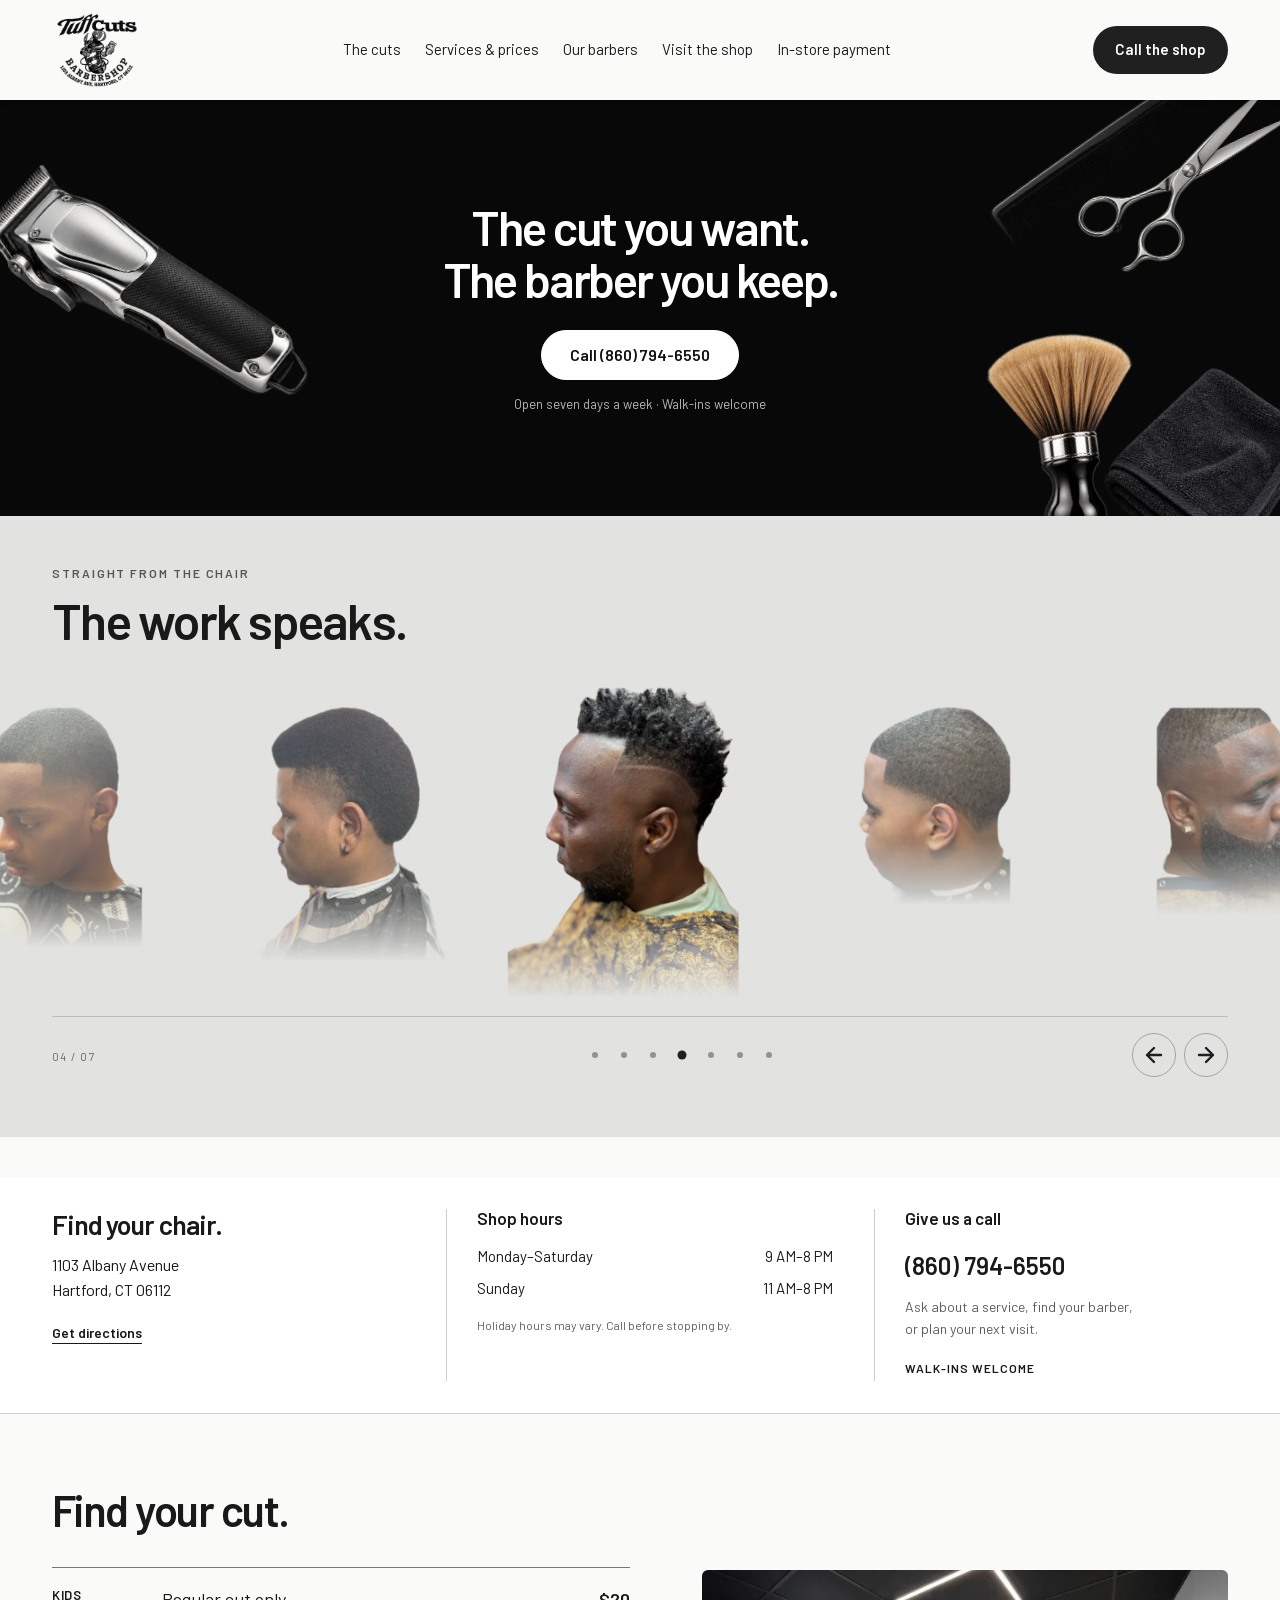
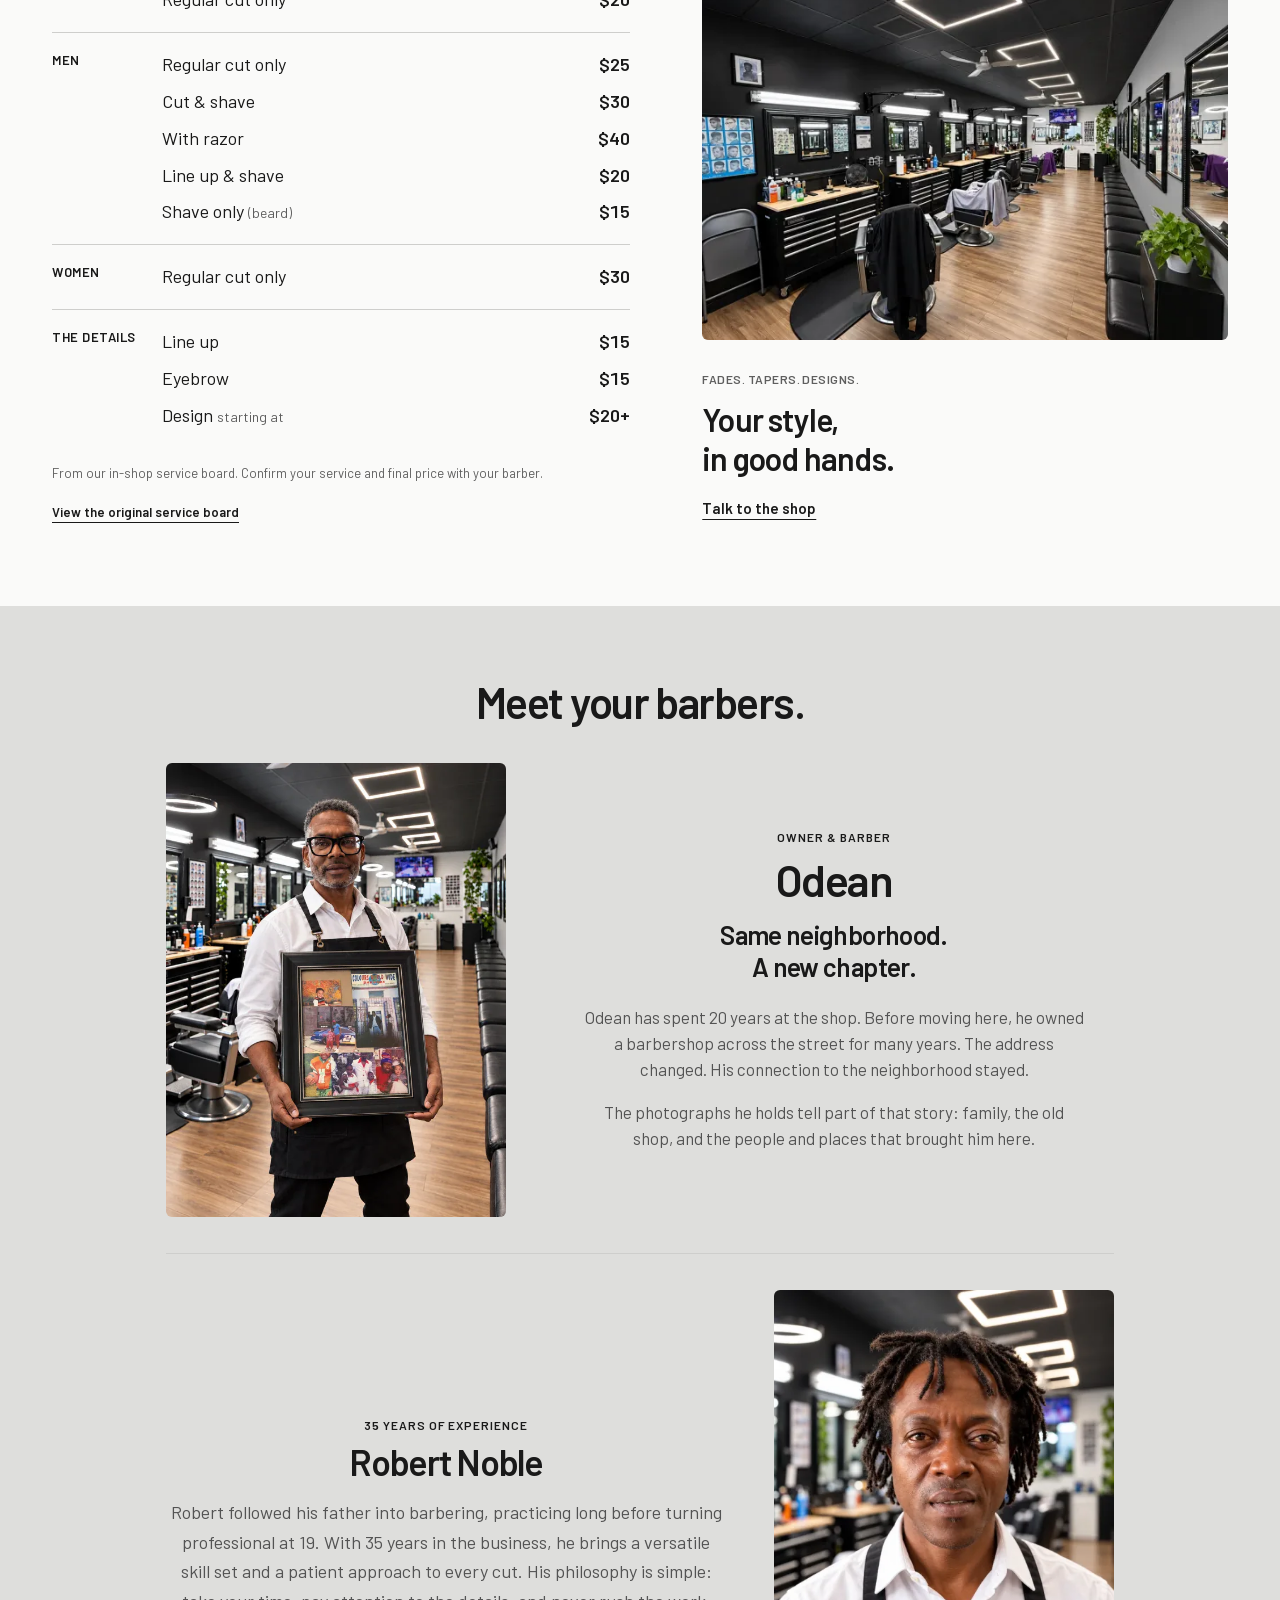
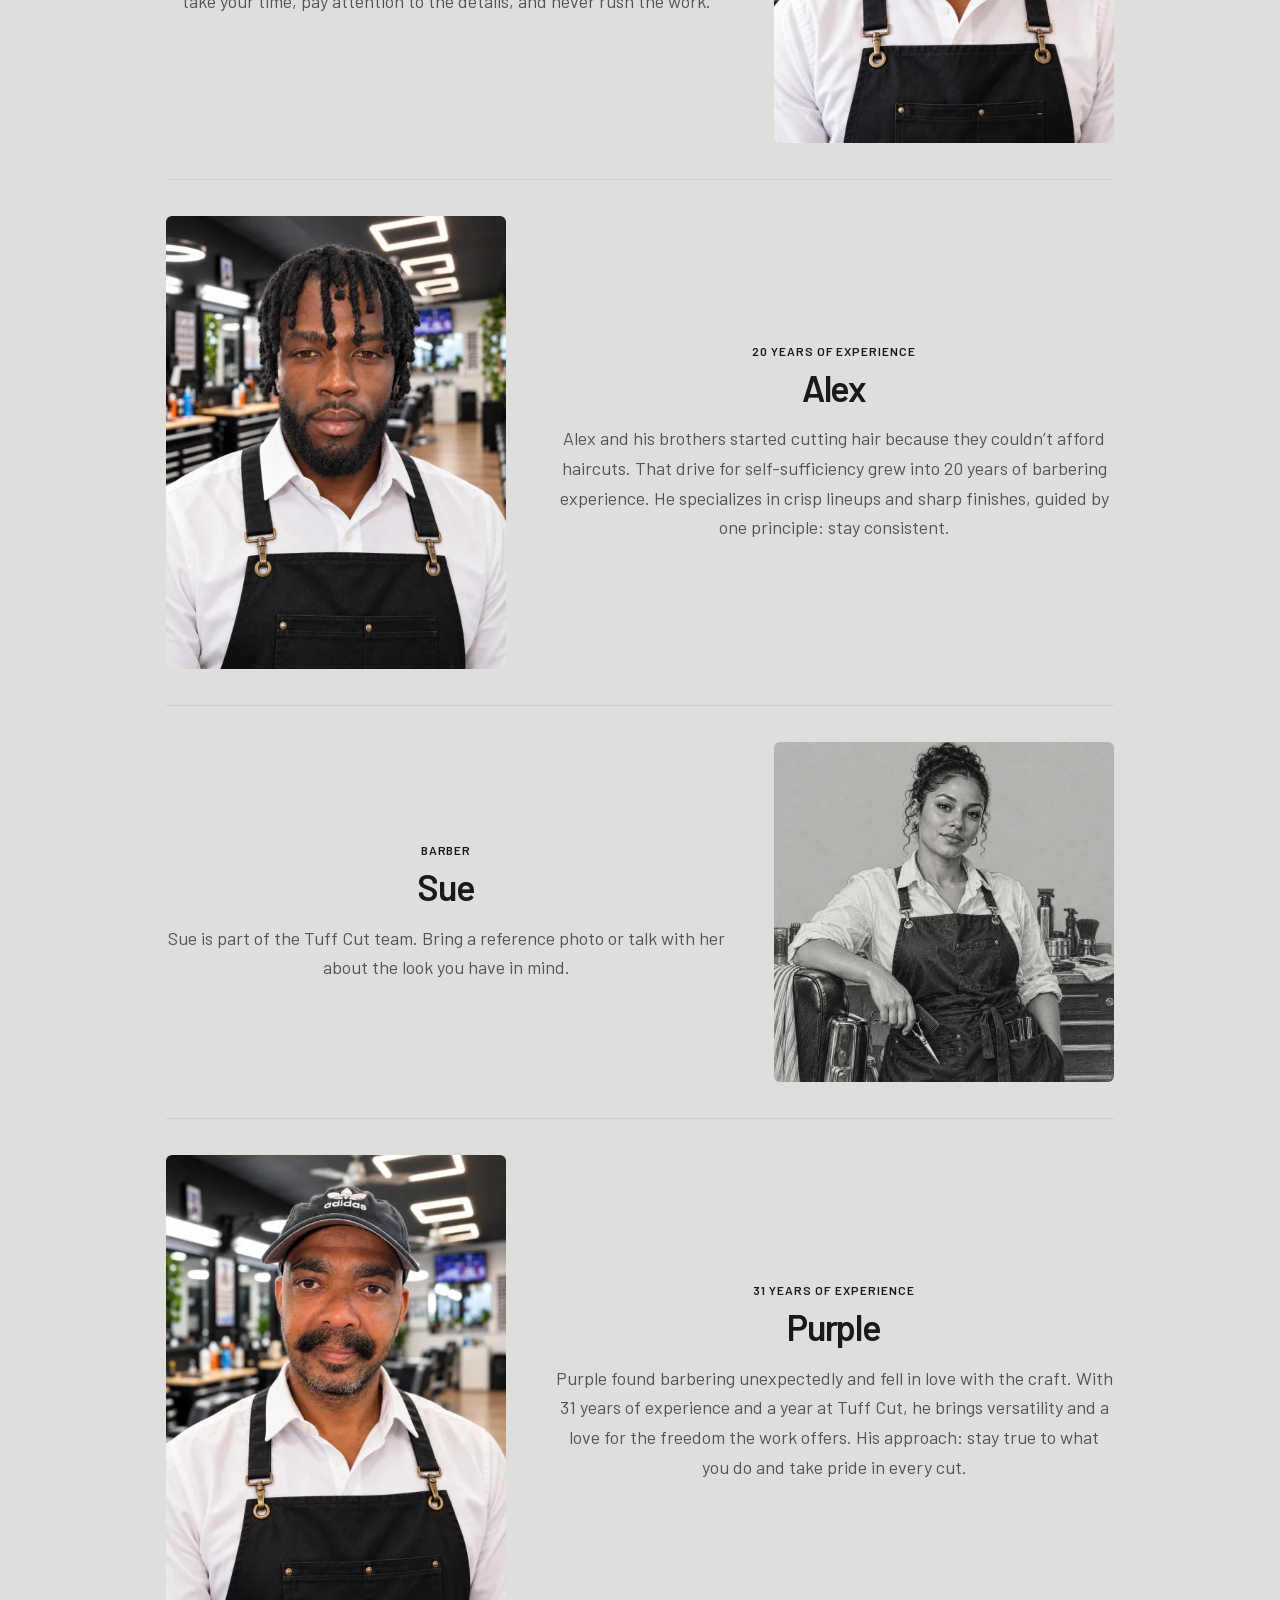
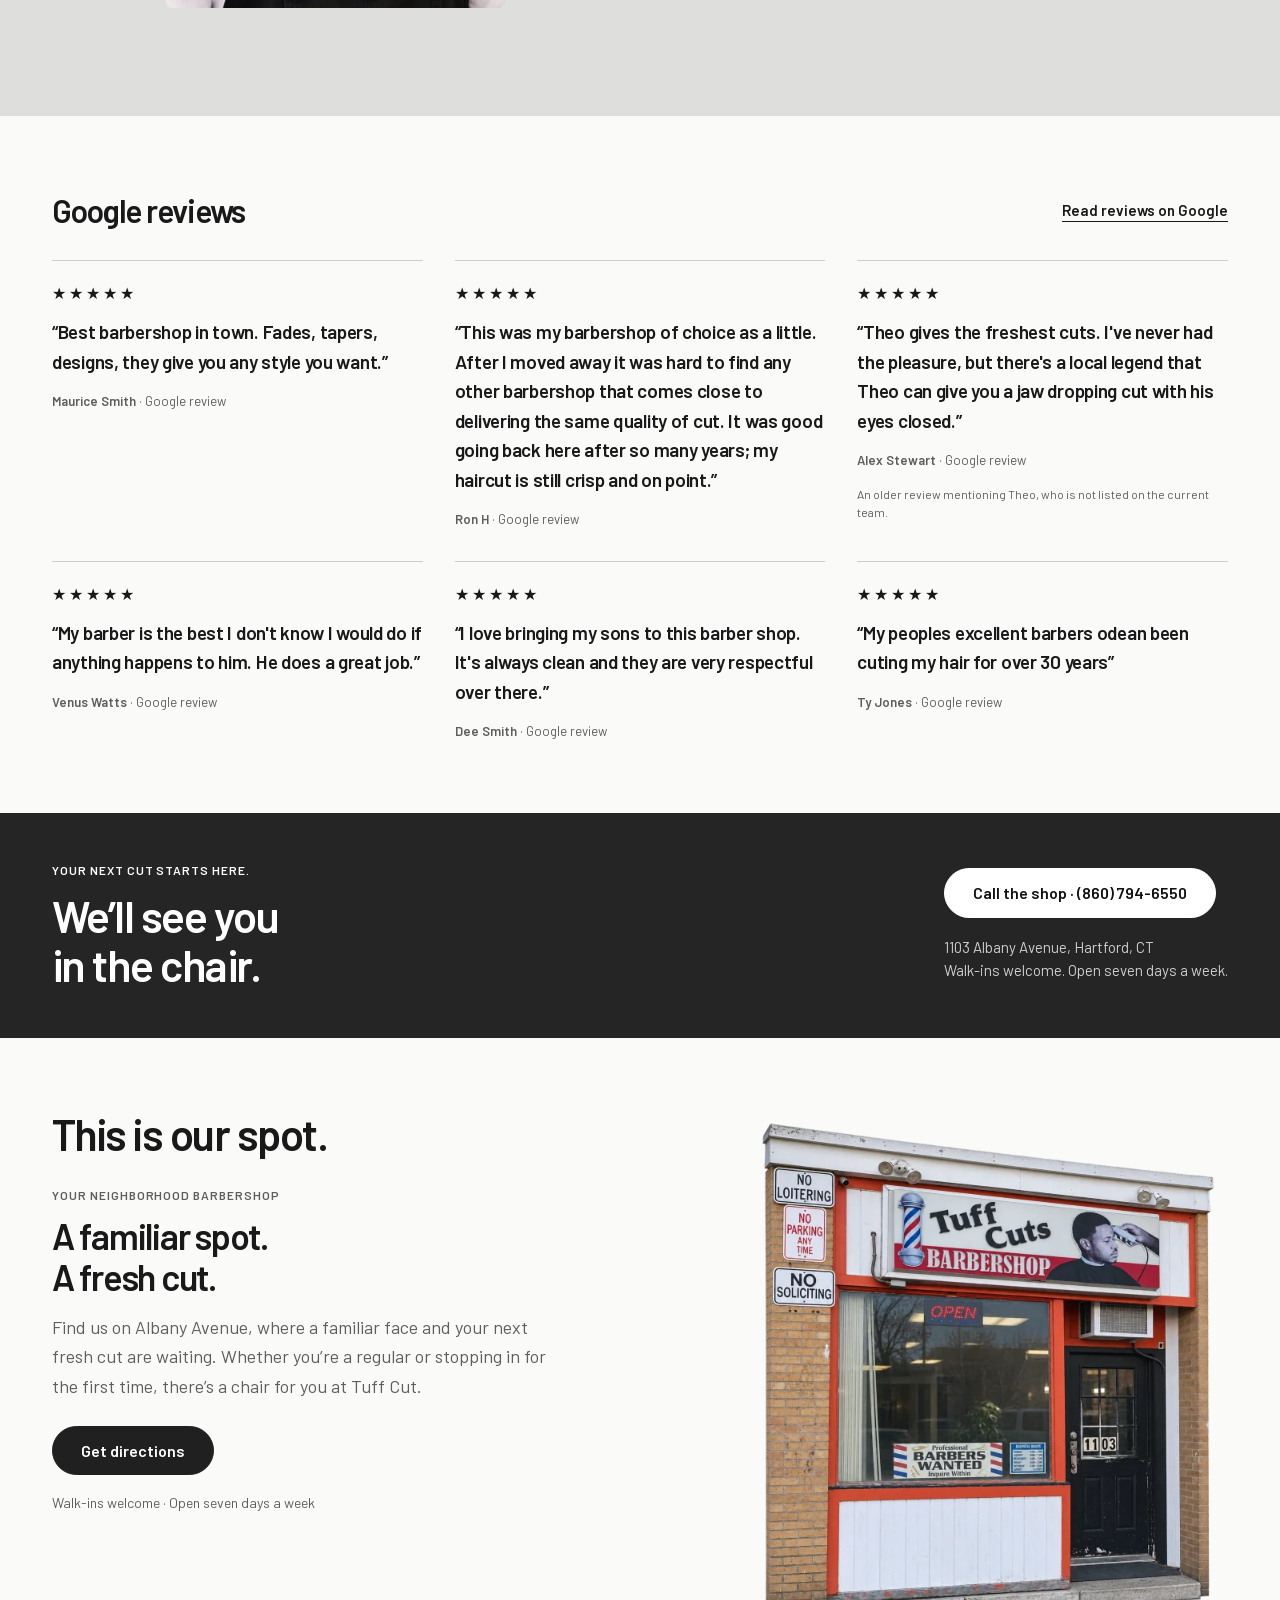
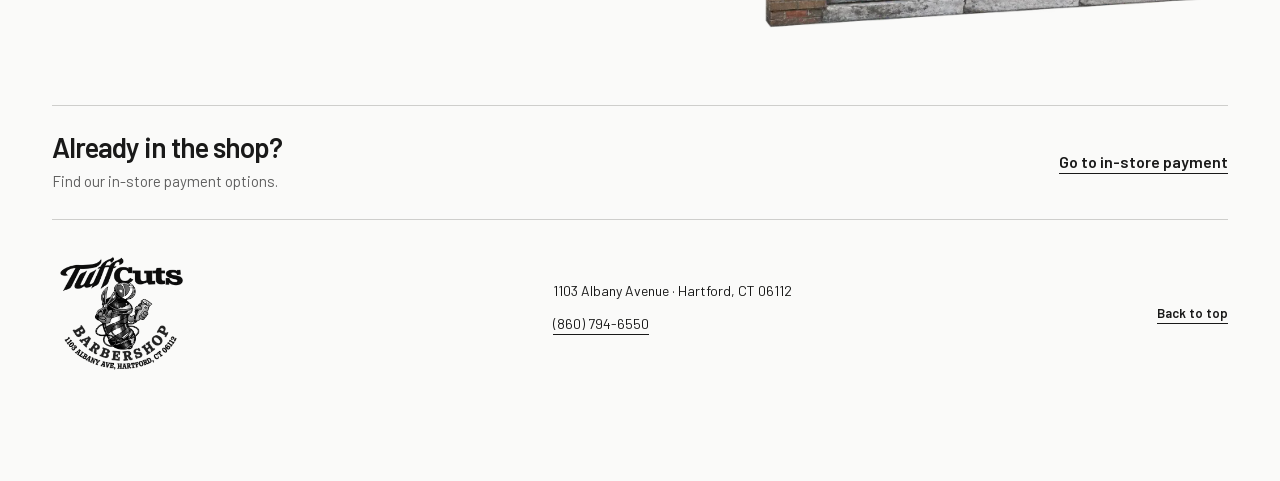
==== commit 6bd89bb2: "Center all barber profiles and biography text consistently" ====
--- a/index.html
+++ b/index.html
@@ -14,7 +14,7 @@
   <link rel="icon" href="assets/favicon-logo-48.png?v=1" type="image/png" sizes="48x48">
   <link rel="apple-touch-icon" href="assets/favicon-logo-180.png?v=1" sizes="180x180">
   <link rel="preload" href="assets/fonts/barlow-condensed-700.woff2" as="font" type="font/woff2" crossorigin>
-  <link rel="stylesheet" href="styles.css?v=26">
+  <link rel="stylesheet" href="styles.css?v=27">
   <link rel="stylesheet" href="compact-nav.css?v=3">
   <script src="site-config.js" defer></script>
   <script src="app.js?v=22" defer></script>
@@ -92,8 +92,9 @@
 
     <section class="barbers-section" id="barbers" aria-labelledby="barbers-title">
       <div class="wrap section">
+        <div class="barbers-heading"><h2 id="barbers-title">Meet your barbers.</h2></div>
         <article class="owner-profile">
-          <div class="owner-visual"><h2 id="barbers-title">Meet your barbers.</h2><figure><img src="assets/photos/odean.webp" srcset="assets/photos/odean-600.webp 600w, assets/photos/odean.webp 1200w" sizes="(max-width: 700px) calc(100vw - 40px), 420px" width="1200" height="1600" loading="lazy" decoding="async" alt="Odean, owner of Tuff Cut, holding a framed collection of photographs from his life and earlier barbershop."></figure></div>
+          <div class="owner-visual"><figure><img src="assets/photos/odean.webp" srcset="assets/photos/odean-600.webp 600w, assets/photos/odean.webp 1200w" sizes="(max-width: 440px) calc(100vw - 40px), (max-width: 700px) 400px, 340px" width="1200" height="1600" loading="lazy" decoding="async" alt="Odean, owner of Tuff Cut, holding a framed collection of photographs from his life and earlier barbershop."></figure></div>
           <div class="owner-copy"><p class="small-label">OWNER & BARBER</p><h3>Odean</h3><p class="serif">Same neighborhood.<br>A new chapter.</p><p>Odean has spent 20 years at the shop. Before moving here, he owned a barbershop across the street for many years. The address changed. His connection to the neighborhood stayed.</p><p>The photographs he holds tell part of that story: family, the old shop, and the people and places that brought him here.</p></div>
         </article>
         <div class="barber-list">
--- a/styles.css
+++ b/styles.css
@@ -124,24 +124,32 @@
 .powered-by .credit-label{color:#70706b;font-weight:400}
 .powered-by .credit-name{color:#191919;font-weight:700}
 
-/* Prominent portraits and concise biographies, with one shared shop number. */
-.barber-row{grid-template-columns:minmax(240px,340px) minmax(0,1fr);gap:48px;padding-block:36px;align-items:center}
-.barber-row>figure{width:100%;grid-row:auto;align-self:center}
+/* Center every portrait-and-biography pair on the same section axis. */
+.barbers-heading{text-align:center;margin-bottom:36px}
+.owner-profile,.barber-row{width:100%;max-width:948px;margin-inline:auto;grid-template-columns:minmax(0,340px) minmax(0,560px);gap:48px;align-items:center}
+.owner-profile{padding-bottom:36px}
+.barber-row{padding-block:36px}
+.owner-visual,.barber-row>figure{width:100%;max-width:340px;grid-row:auto;align-self:center;justify-self:center}
 .barber-row figure img{display:block;width:100%;height:auto;aspect-ratio:auto;border-radius:6px}
-.barber-copy{grid-column:auto}
+.owner-copy,.barber-copy{width:100%;max-width:560px;grid-column:auto;text-align:center;justify-self:center}
+.owner-copy>p,.barber-copy>p{margin-inline:auto}
 .barber-copy h3{font-size:36px;margin:8px 0 16px}
 .barber-copy>p:not(.small-label){max-width:560px;font-size:18px;line-height:1.65;color:#535353}
-@media(max-width:800px){.barber-row{grid-template-columns:minmax(220px,.9fr) 1fr;gap:28px}.barber-copy h3{font-size:32px}.barber-copy>p:not(.small-label){font-size:17px}}
-@media(max-width:700px){.barber-row{grid-template-columns:1fr;gap:24px;padding-block:32px}.barber-row>figure{width:100%;max-width:400px;justify-self:center}.barber-copy{grid-column:1}.barber-copy h3{font-size:32px}.barber-copy>p:not(.small-label){font-size:17px}}
-
-/* Continue the left/right rhythm after Odean's opening portrait. */
 @media(min-width:701px){
-  .barber-row:nth-child(odd){grid-template-columns:minmax(0,1fr) minmax(240px,340px)}
+  .barber-row:nth-child(odd){grid-template-columns:minmax(0,560px) minmax(0,340px)}
   .barber-row:nth-child(odd)>figure{grid-column:2;grid-row:1}
-  .barber-row:nth-child(odd)>.barber-copy{grid-column:1;grid-row:1;width:100%;max-width:560px;justify-self:end}
+  .barber-row:nth-child(odd)>.barber-copy{grid-column:1;grid-row:1}
 }
 @media(min-width:701px) and (max-width:800px){
-  .barber-row:nth-child(odd){grid-template-columns:1fr minmax(220px,.9fr)}
+  .owner-profile,.barber-row{grid-template-columns:minmax(0,.9fr) minmax(0,1fr);gap:28px}
+  .barber-row:nth-child(odd){grid-template-columns:minmax(0,1fr) minmax(0,.9fr)}
+}
+@media(max-width:800px){.barber-copy h3{font-size:32px}.barber-copy>p:not(.small-label){font-size:17px}}
+@media(max-width:700px){
+  .owner-profile,.barber-row{grid-template-columns:1fr;gap:24px}
+  .barber-row{padding-block:32px}
+  .owner-visual,.barber-row>figure{max-width:400px}
+  .owner-copy,.barber-copy{grid-column:1}
 }
 
 /* Let customer reviews fill the section without a decorative side panel. */
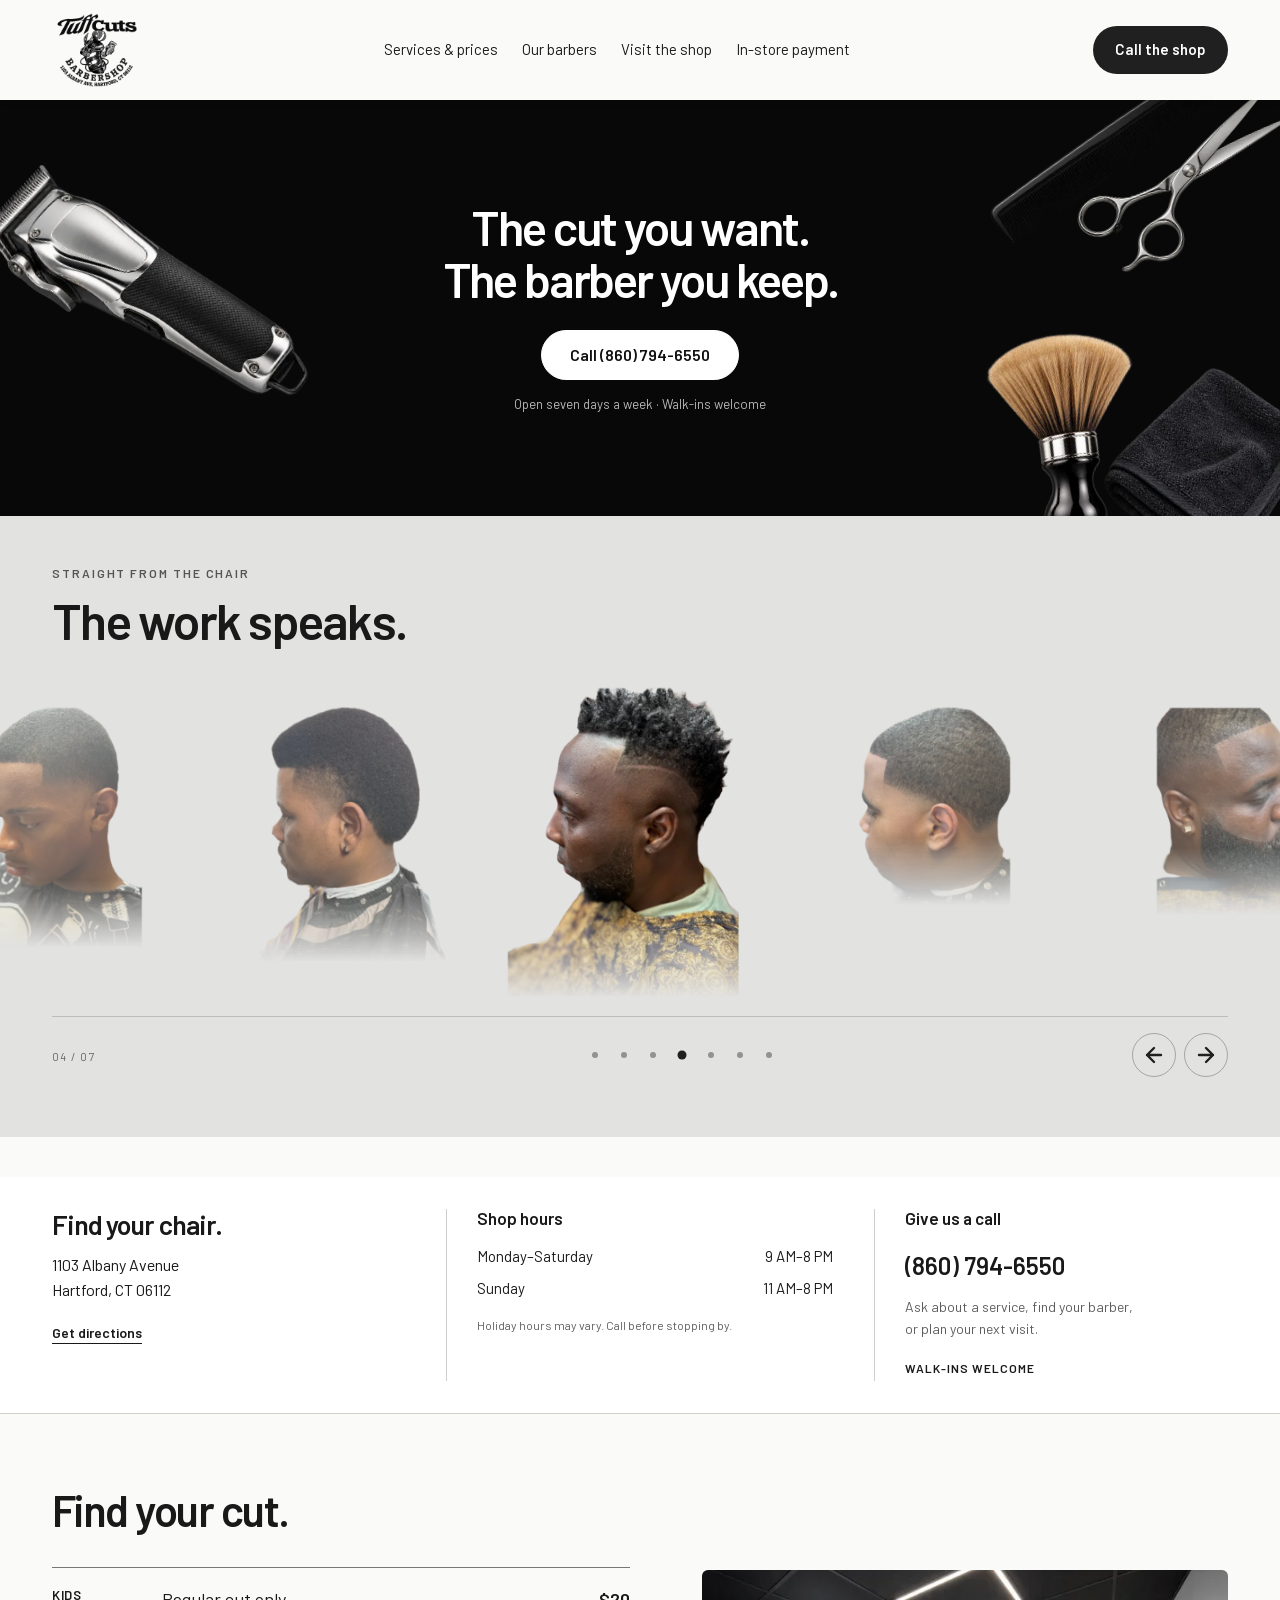
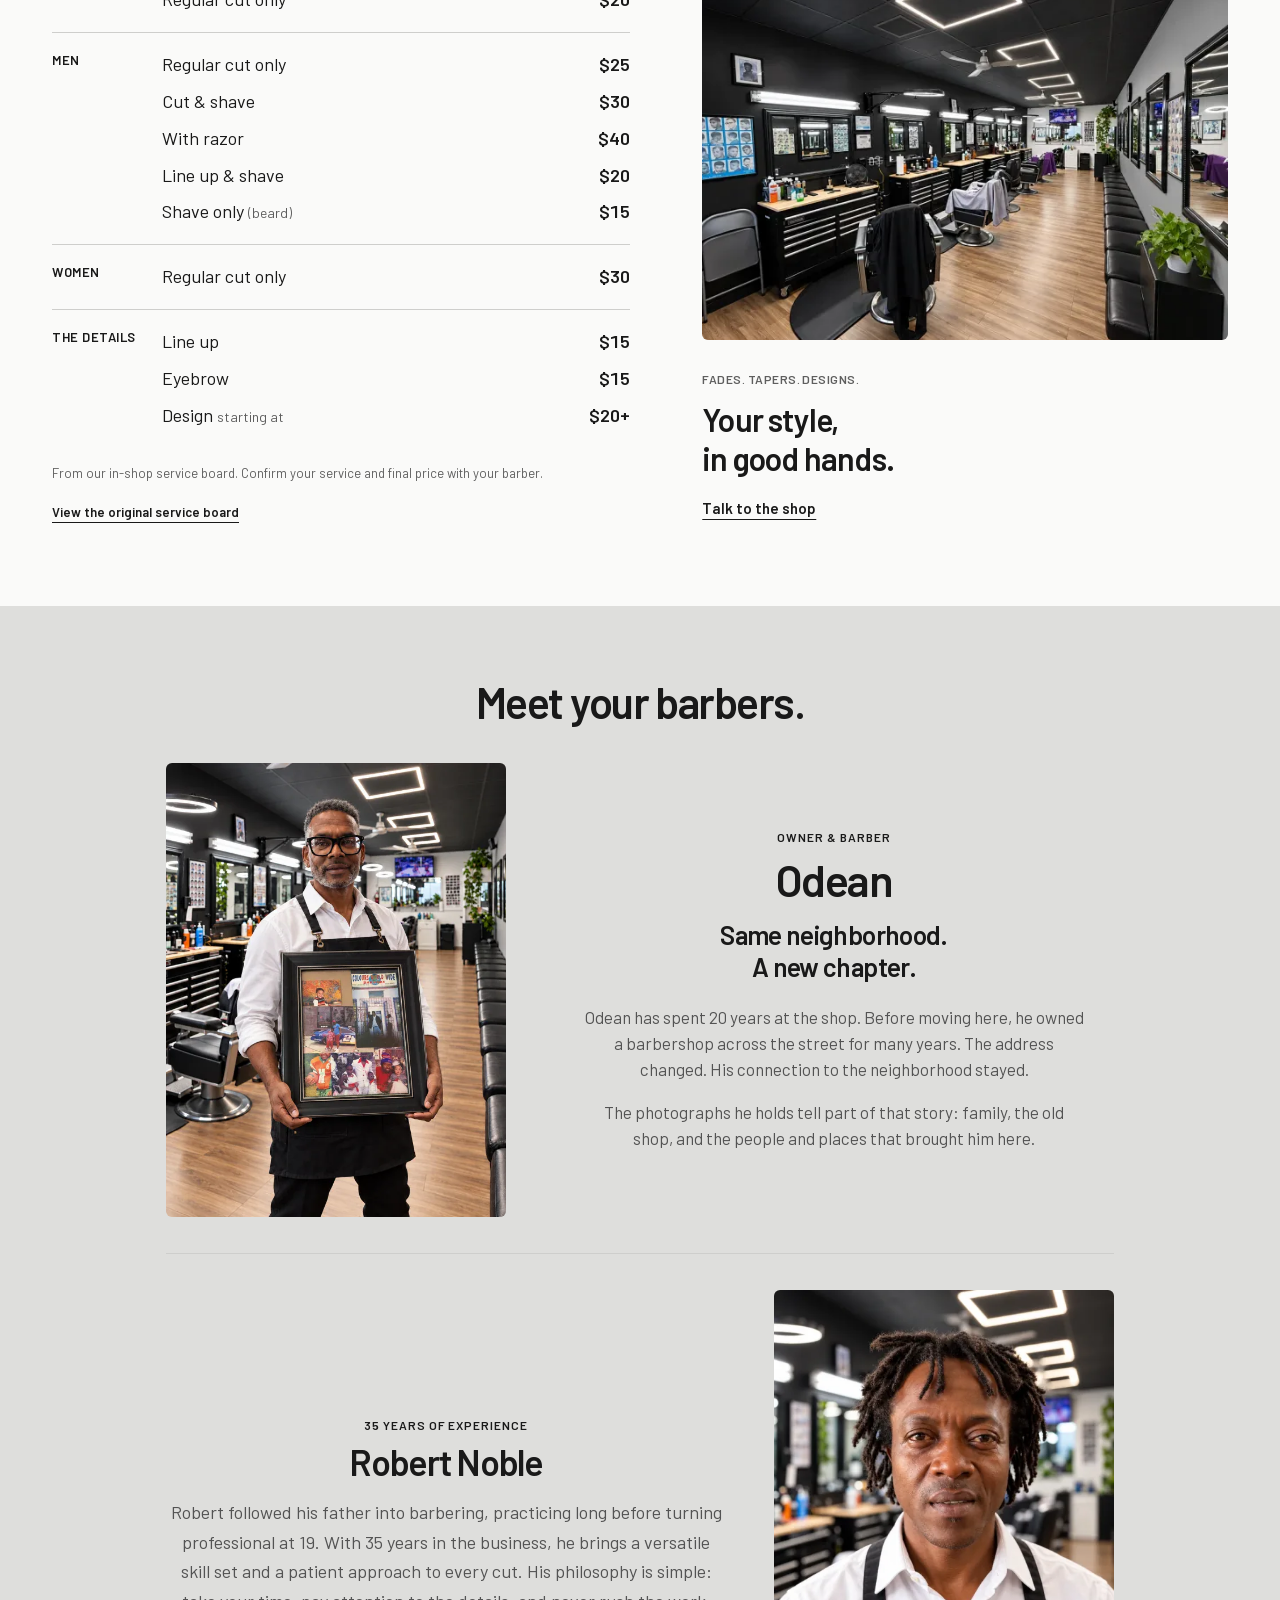
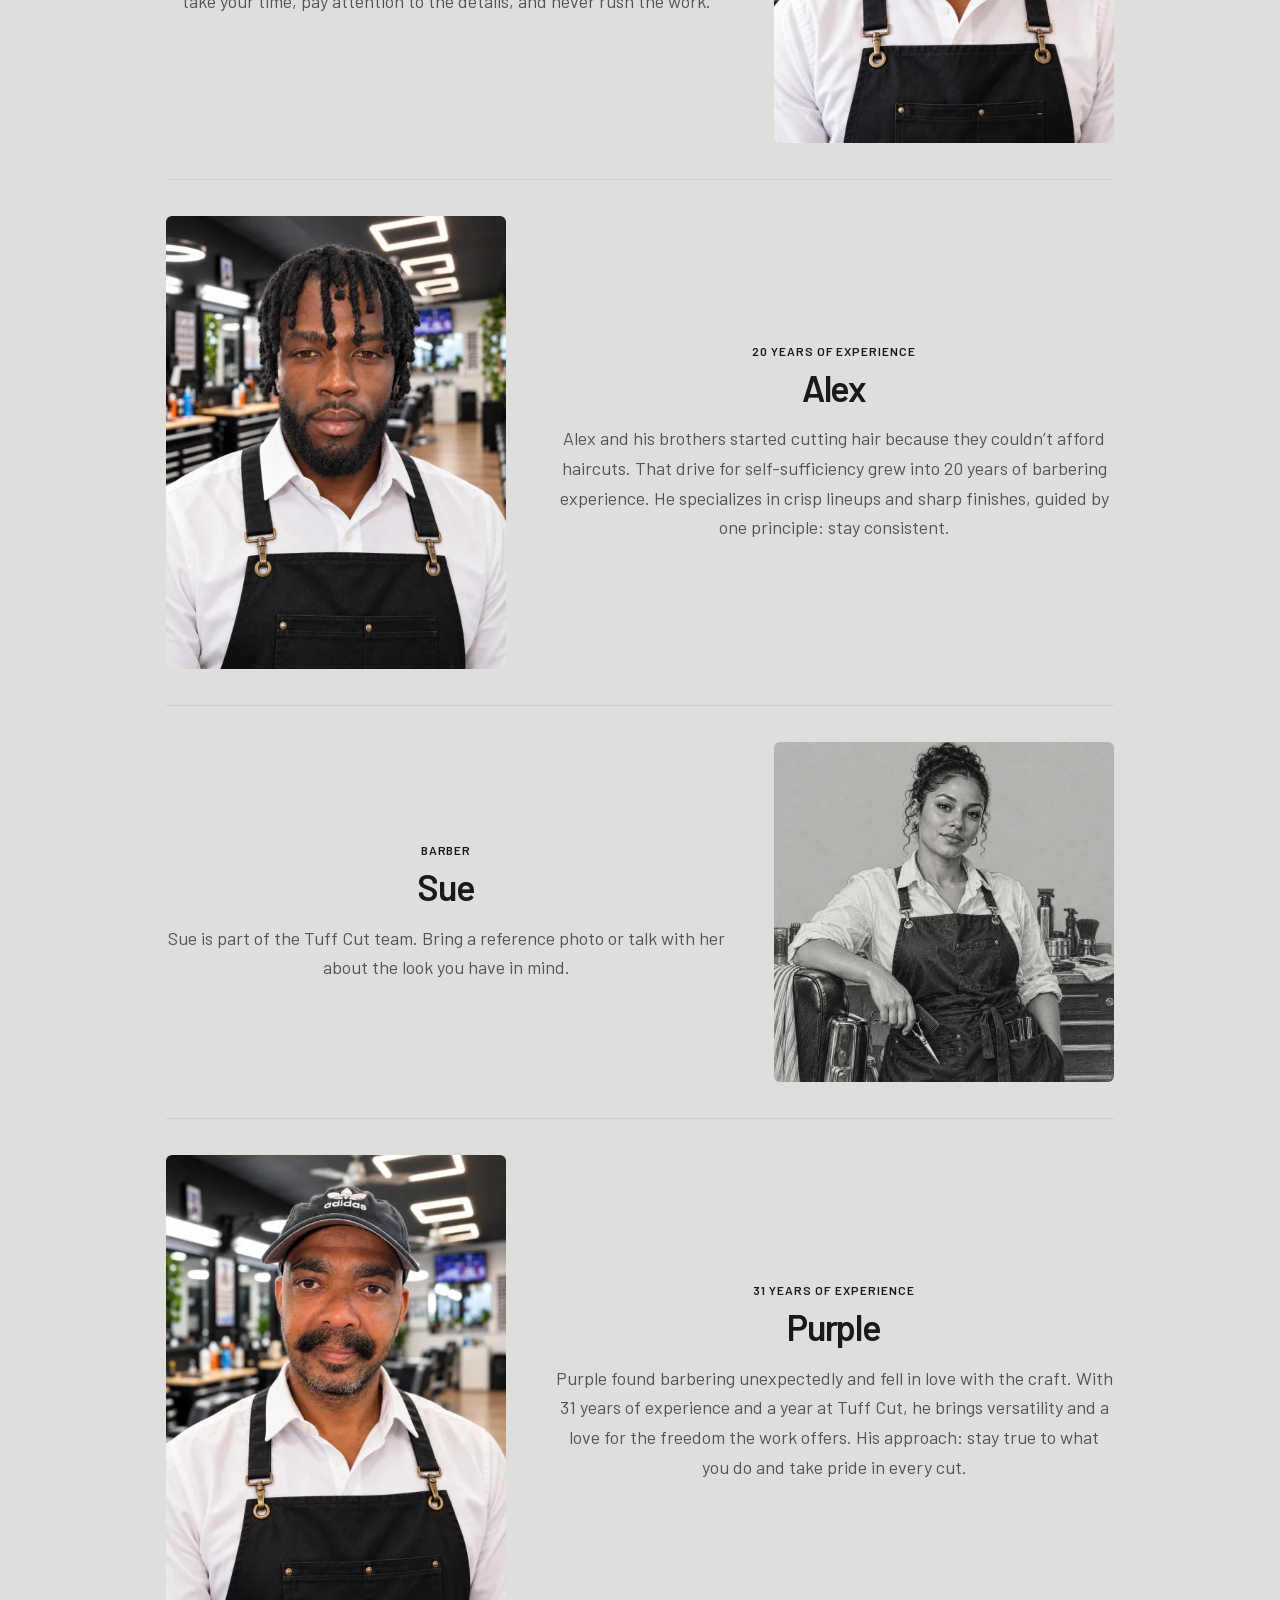
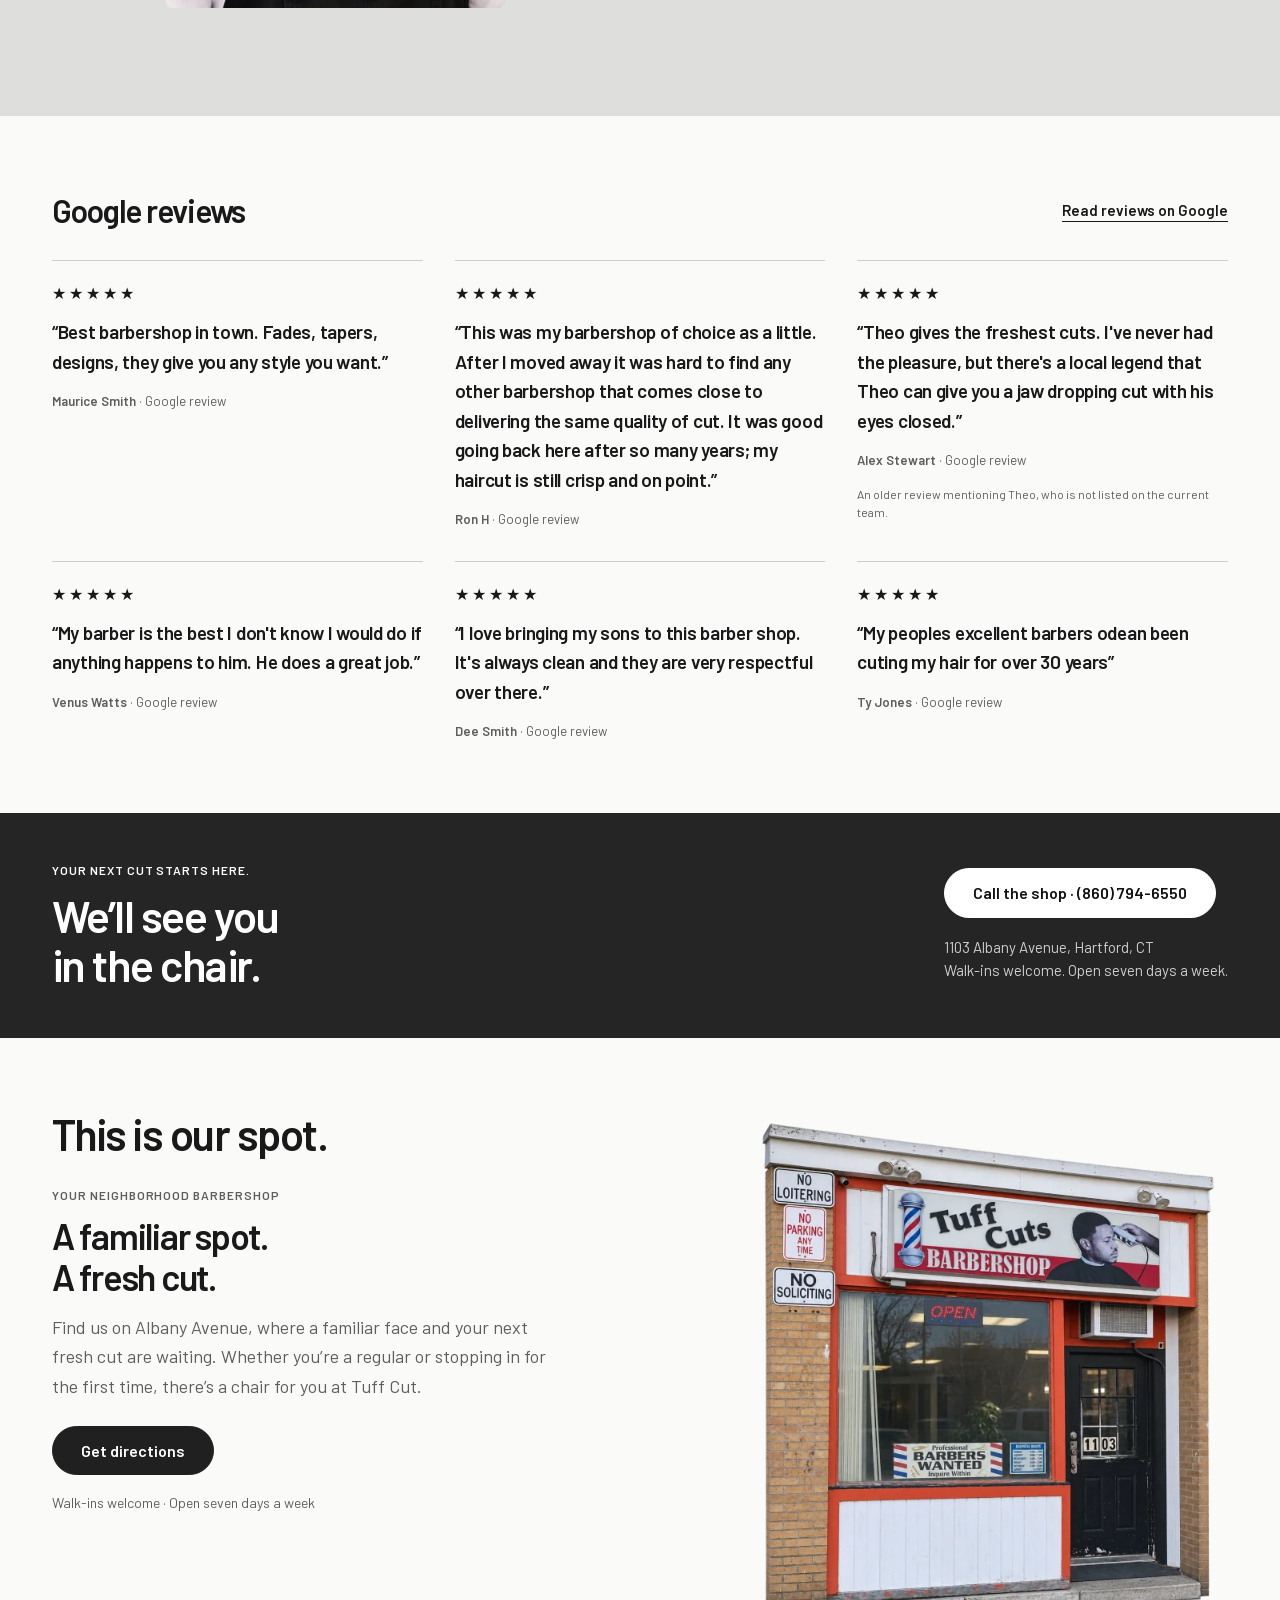
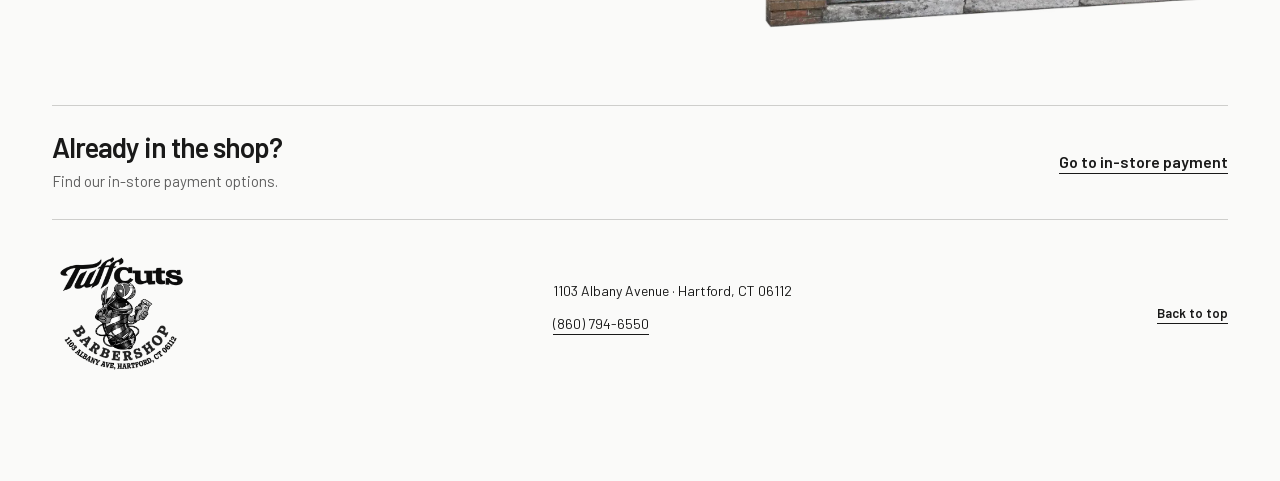
==== commit 7ef78d4c: "Remove The cuts navigation link" ====
--- a/index.html
+++ b/index.html
@@ -28,7 +28,7 @@
     <a class="wordmark brand-logo" href="index.html" aria-label="Tuff Cut Barbershop home"><span class="logo-crop"><img decoding="async" src="assets/branding/tuff-cuts-discover-240.webp" srcset="assets/branding/tuff-cuts-discover-240.webp 240w, assets/branding/tuff-cuts-discover-480.webp 480w" sizes="88px" width="600" height="500" alt="Tuff Cuts Barbershop — original barber-pole mascot logo"></span></a>
     <button class="menu-toggle" type="button" aria-expanded="false" aria-controls="main-nav" aria-label="Open menu" hidden><span class="menu-lines" aria-hidden="true"><span></span><span></span><span></span></span></button>
     <nav class="main-nav" id="main-nav" aria-label="Main navigation">
-      <a href="#cuts">The cuts</a><a href="#services">Services & prices</a><a href="#barbers">Our barbers</a><a href="#visit">Visit the shop</a><a href="payment.html">In-store payment</a>
+      <a href="#services">Services & prices</a><a href="#barbers">Our barbers</a><a href="#visit">Visit the shop</a><a href="payment.html">In-store payment</a>
     </nav>
     <a class="header-call" href="tel:+18607946550">Call the shop<span>(860) 794-6550</span></a>
   </header>
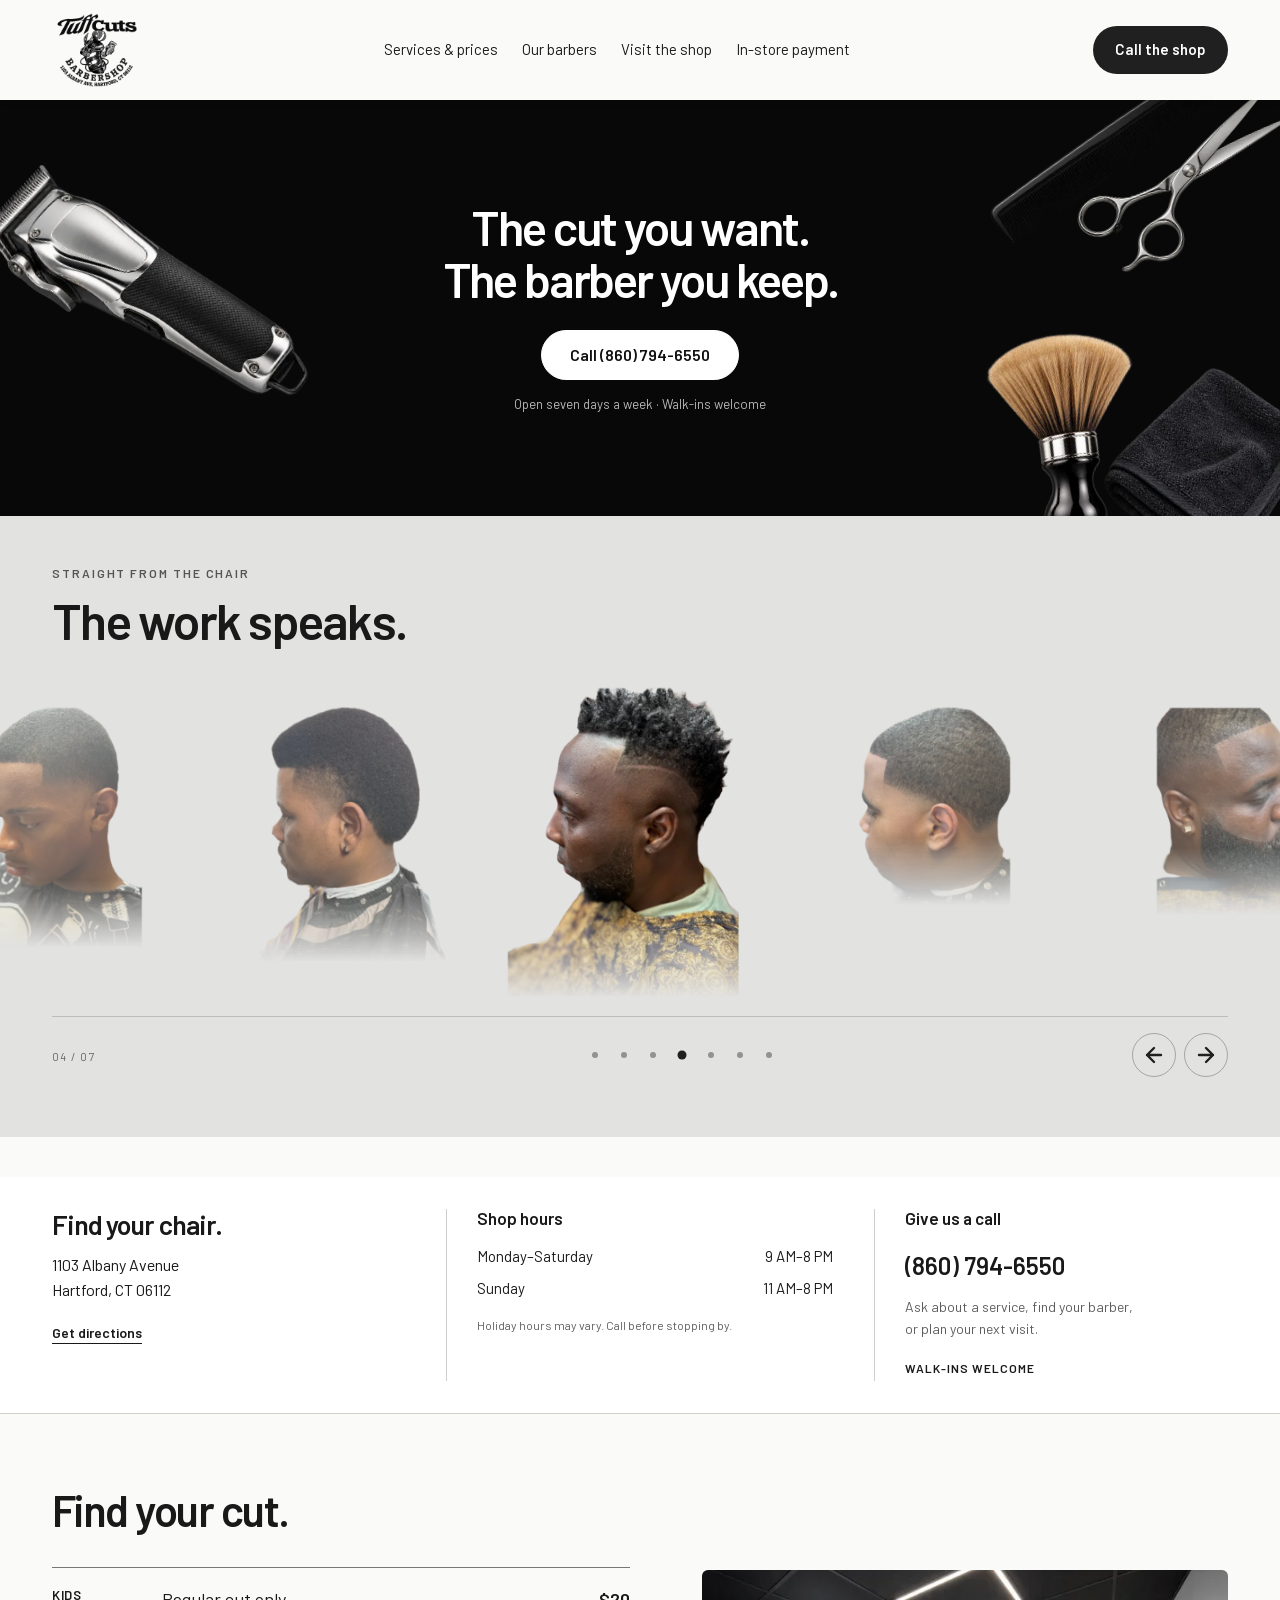
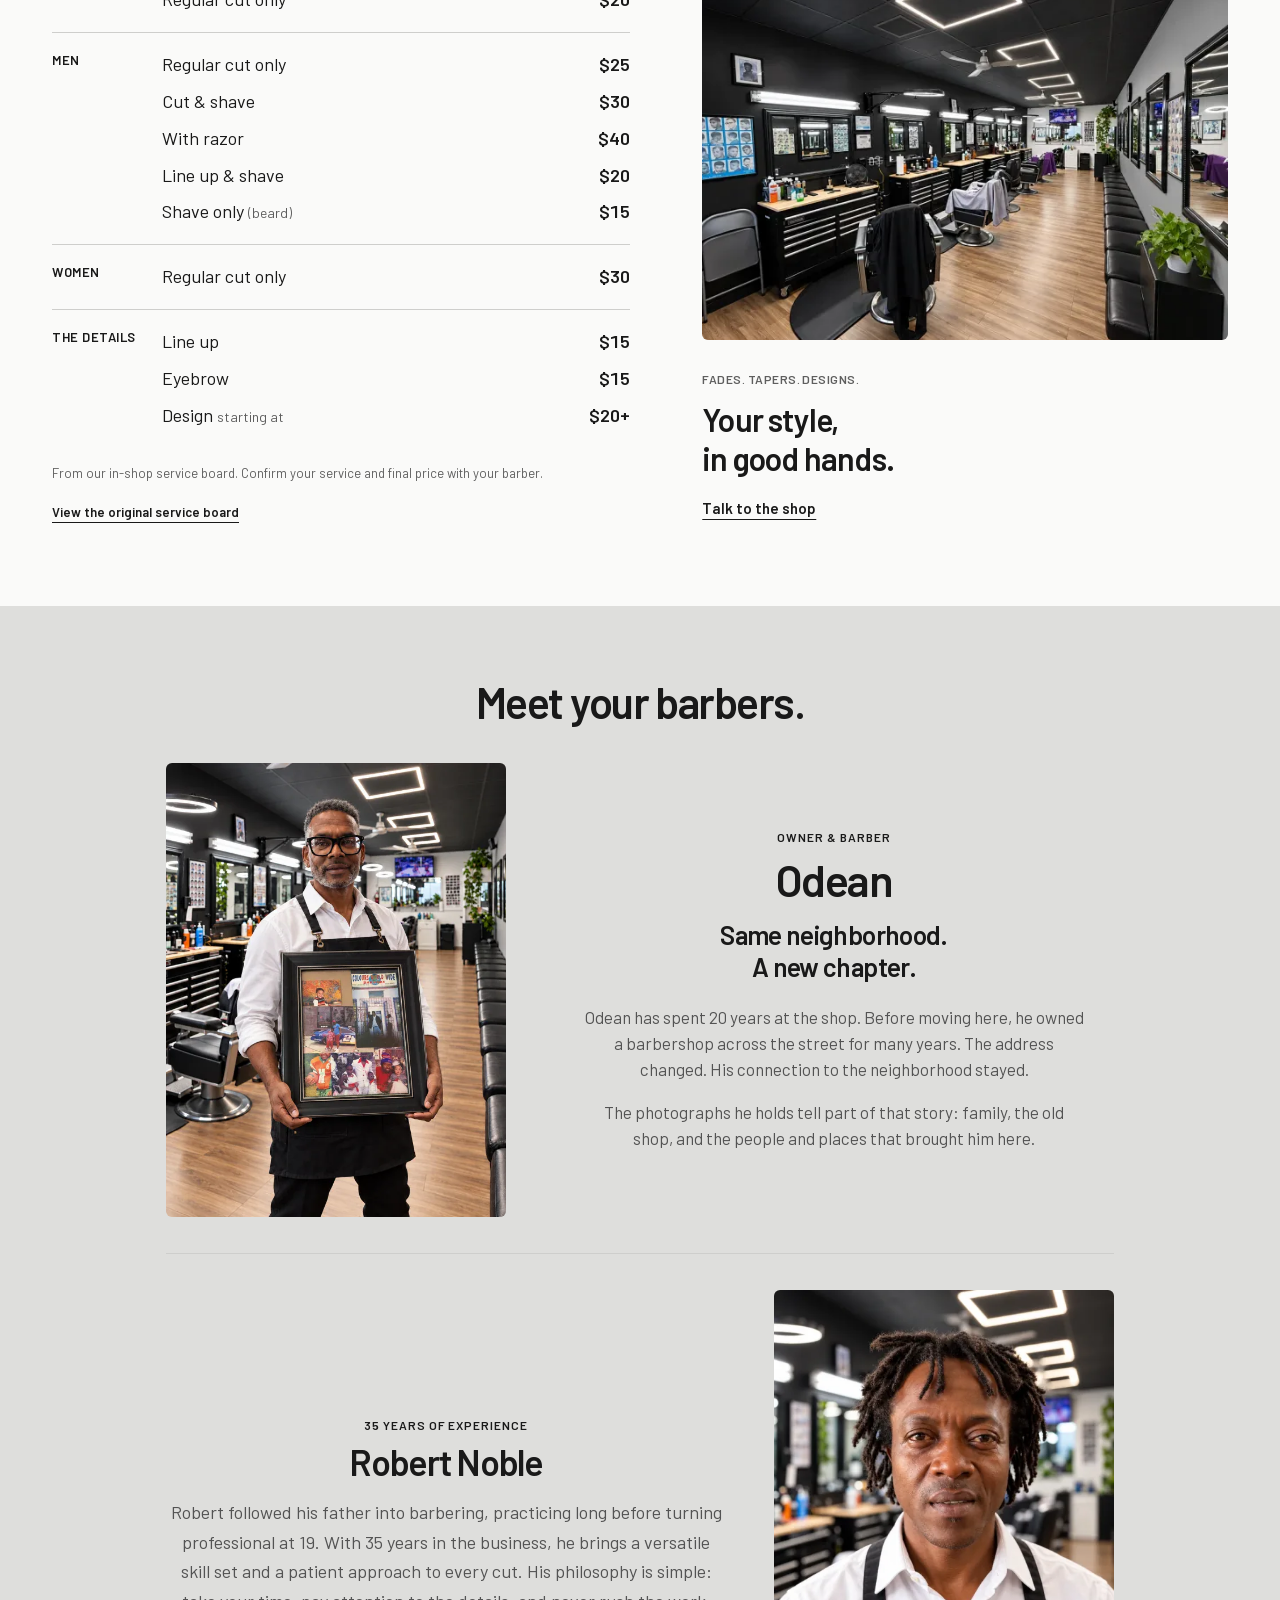
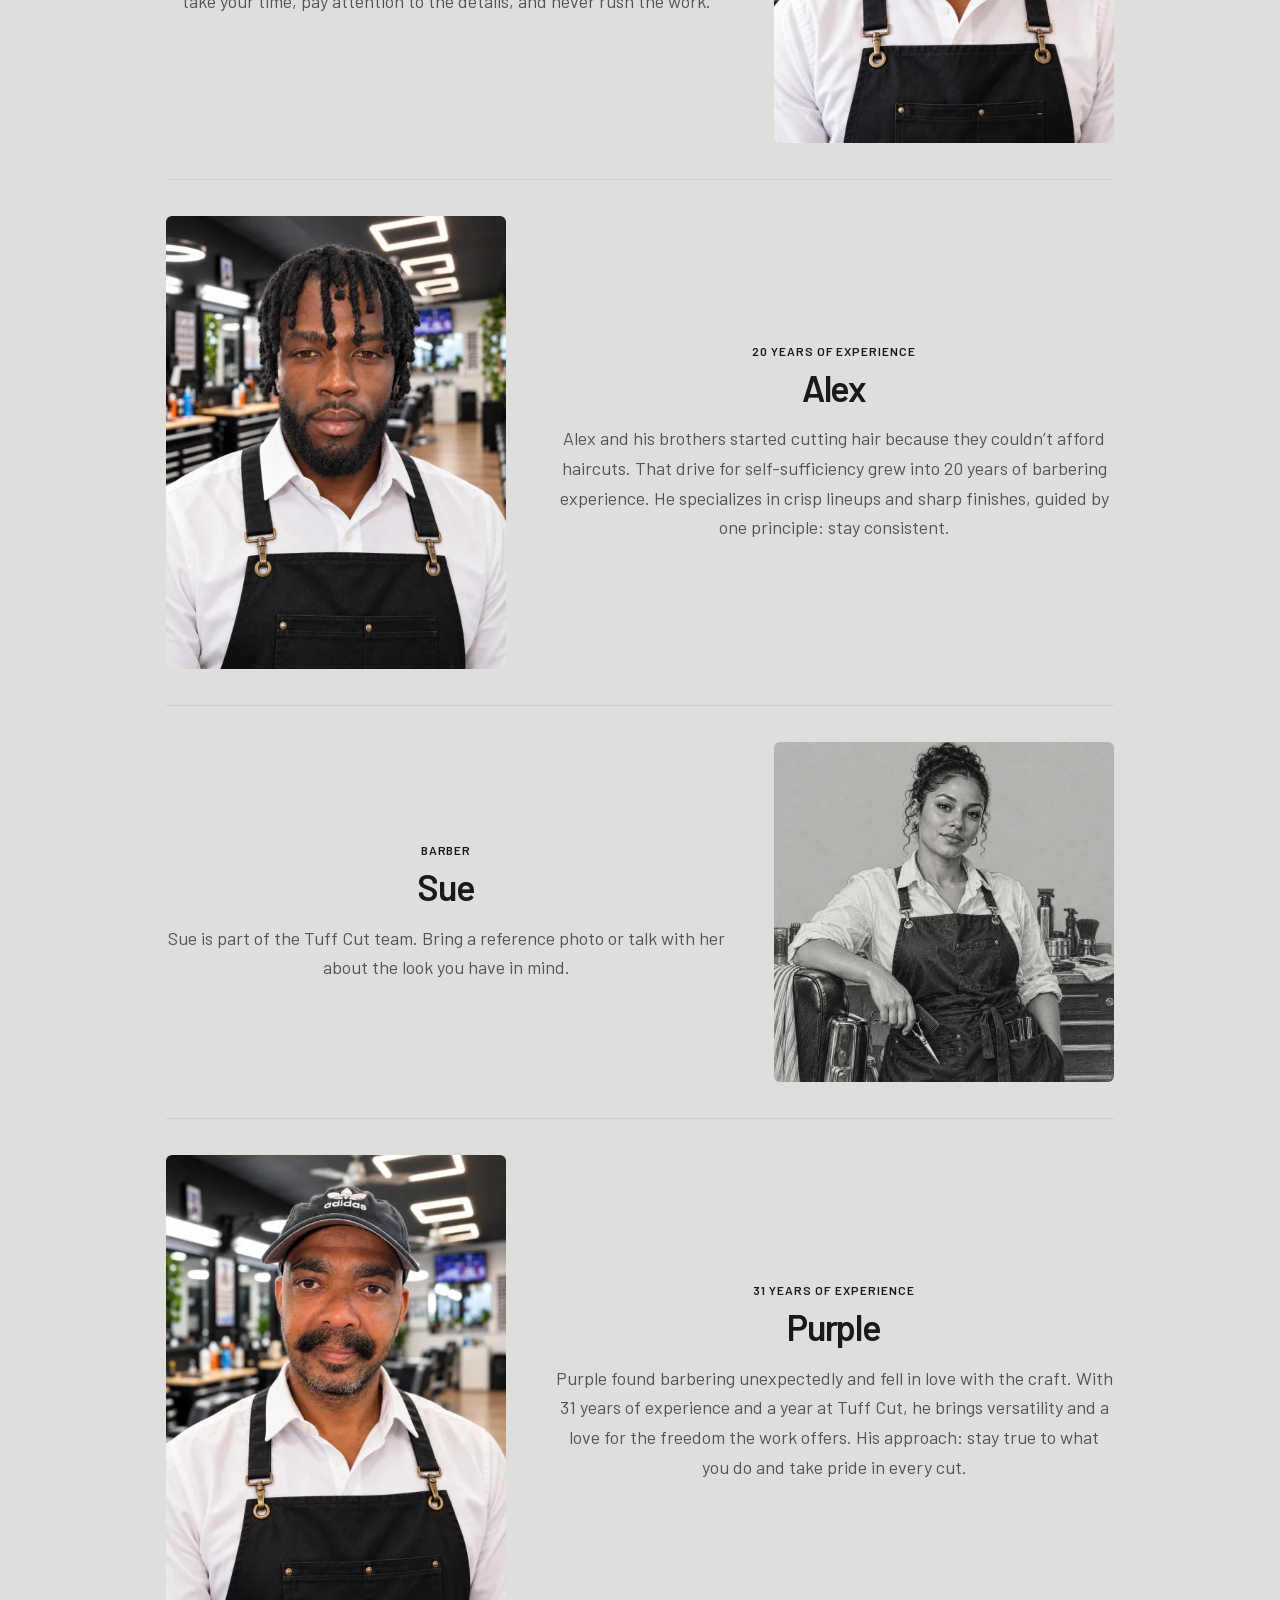
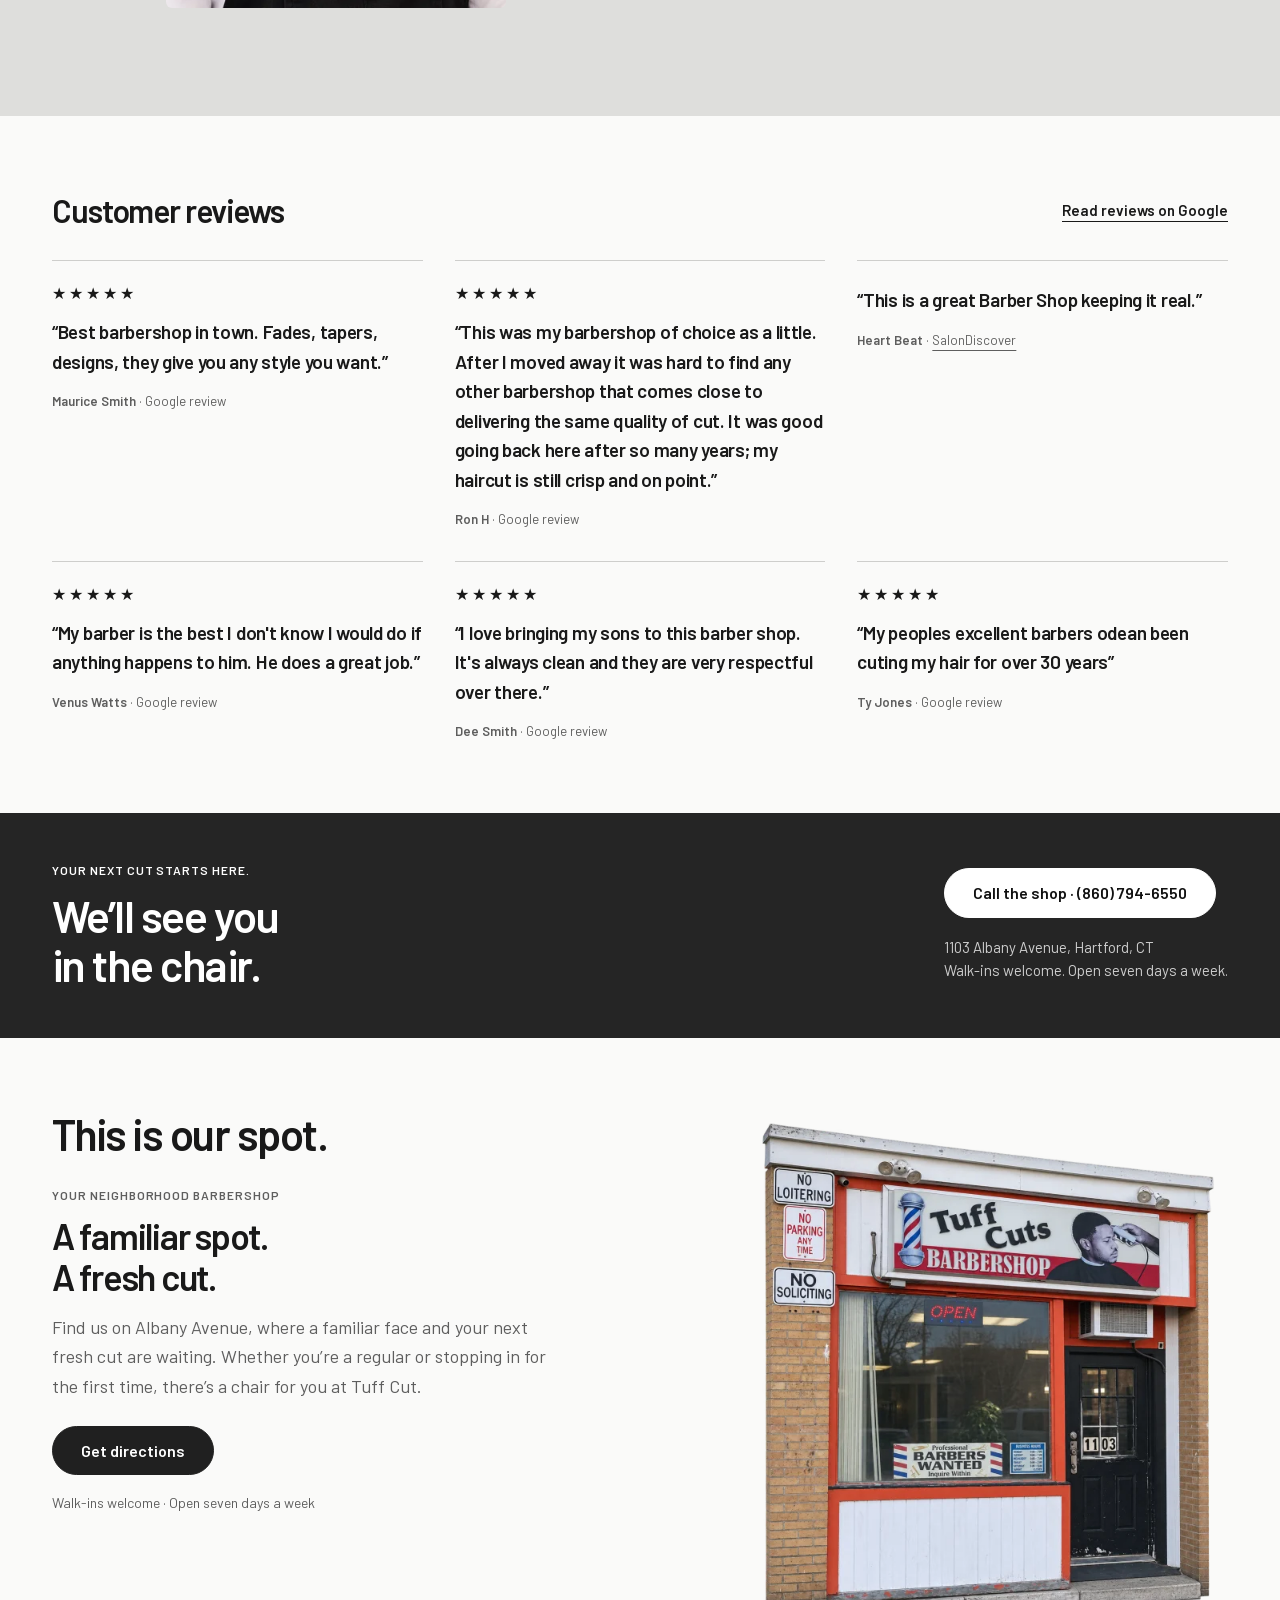
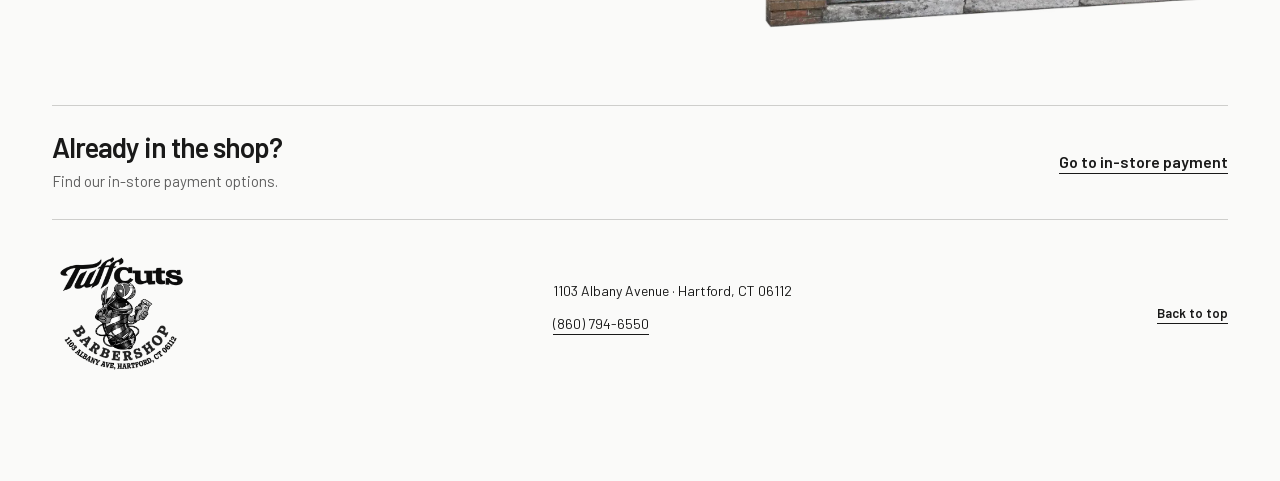
==== commit a594e4fc: "Match favicons to monochrome shop logo and replace Theo review" ====
--- a/index.html
+++ b/index.html
@@ -9,15 +9,15 @@
   <meta property="og:title" content="Tuff Cut Barbershop · Hartford, CT">
   <meta property="og:description" content="The cut you want. The barber you keep. Visit Tuff Cut at 1103 Albany Avenue, Hartford. Walk-ins welcome, seven days a week.">
   <meta property="og:type" content="website">
-  <link rel="icon" href="favicon.ico?v=logo-20261026" sizes="any">
-  <link rel="icon" href="assets/favicon-logo-32.png?v=1" type="image/png" sizes="32x32">
-  <link rel="icon" href="assets/favicon-logo-48.png?v=1" type="image/png" sizes="48x48">
-  <link rel="apple-touch-icon" href="assets/favicon-logo-180.png?v=1" sizes="180x180">
+  <link rel="icon" href="favicon.ico?v=mono-20261105" sizes="any">
+  <link rel="icon" href="assets/favicon-logo-32.png?v=mono-20261105" type="image/png" sizes="32x32">
+  <link rel="icon" href="assets/favicon-logo-48.png?v=mono-20261105" type="image/png" sizes="48x48">
+  <link rel="apple-touch-icon" href="assets/favicon-logo-180.png?v=mono-20261105" sizes="180x180">
   <link rel="preload" href="assets/fonts/barlow-condensed-700.woff2" as="font" type="font/woff2" crossorigin>
-  <link rel="stylesheet" href="styles.css?v=27">
-  <link rel="stylesheet" href="compact-nav.css?v=3">
+  <link rel="stylesheet" href="styles.css?v=29">
+  <link rel="stylesheet" href="compact-nav.css?v=4">
   <script src="site-config.js" defer></script>
-  <script src="app.js?v=22" defer></script>
+  <script src="app.js?v=24" defer></script>
   <script type="application/ld+json">
   {"@context":"https://schema.org","@type":"HairSalon","name":"Tuff Cut Barbershop","telephone":"+18607946550","address":{"@type":"PostalAddress","streetAddress":"1103 Albany Avenue","addressLocality":"Hartford","addressRegion":"CT","postalCode":"06112","addressCountry":"US"},"openingHoursSpecification":[{"@type":"OpeningHoursSpecification","dayOfWeek":["Monday","Tuesday","Wednesday","Thursday","Friday","Saturday"],"opens":"09:00","closes":"20:00"},{"@type":"OpeningHoursSpecification","dayOfWeek":"Sunday","opens":"11:00","closes":"20:00"}]}
   </script>
@@ -107,11 +107,11 @@
     </section>
 
     <section class="reviews-section section wrap" id="reviews" aria-labelledby="reviews-title">
-      <div class="reviews-heading"><h2 id="reviews-title">Google reviews</h2><a class="text-link" href="https://www.google.com/maps/place/Tuff+Cut+Barbers+LLC/@41.7814038,-72.694979,17z/data=!4m8!3m7!1s0x89e654a44aa32865:0xf51ab7cb9eaf6a23!8m2!3d41.7814038!4d-72.694979!9m1!1b1!16s%2Fg%2F1tgmx97q" target="_blank" rel="noopener noreferrer">Read reviews on Google</a></div>
+      <div class="reviews-heading"><h2 id="reviews-title">Customer reviews</h2><a class="text-link" href="https://www.google.com/maps/place/Tuff+Cut+Barbers+LLC/@41.7814038,-72.694979,17z/data=!4m8!3m7!1s0x89e654a44aa32865:0xf51ab7cb9eaf6a23!8m2!3d41.7814038!4d-72.694979!9m1!1b1!16s%2Fg%2F1tgmx97q" target="_blank" rel="noopener noreferrer">Read reviews on Google</a></div>
       <div class="reviews-list">
         <figure class="review"><div class="review-stars" aria-label="5 out of 5 stars">★★★★★</div><blockquote>“Best barbershop in town. Fades, tapers, designs, they give you any style you want.”</blockquote><figcaption>Maurice Smith <span>· Google review</span></figcaption></figure>
         <figure class="review"><div class="review-stars" aria-label="5 out of 5 stars">★★★★★</div><blockquote>“This was my barbershop of choice as a little. After I moved away it was hard to find any other barbershop that comes close to delivering the same quality of cut. It was good going back here after so many years; my haircut is still crisp and on point.”</blockquote><figcaption>Ron H <span>· Google review</span></figcaption></figure>
-        <figure class="review"><div class="review-stars" aria-label="5 out of 5 stars">★★★★★</div><blockquote>“Theo gives the freshest cuts. I've never had the pleasure, but there's a local legend that Theo can give you a jaw dropping cut with his eyes closed.”</blockquote><figcaption>Alex Stewart <span>· Google review</span></figcaption><p class="fine-print">An older review mentioning Theo, who is not listed on the current team.</p></figure>
+        <figure class="review"><blockquote cite="https://salondiscover.com/tuff-cut-barbers-llc-06112/">“This is a great Barber Shop keeping it real.”</blockquote><figcaption>Heart Beat <span>· <a href="https://salondiscover.com/tuff-cut-barbers-llc-06112/">SalonDiscover</a></span></figcaption></figure>
         <figure class="review"><div class="review-stars" aria-label="5 out of 5 stars">★★★★★</div><blockquote>“My barber is the best I don't know I would do if anything happens to him. He does a great job.”</blockquote><figcaption>Venus Watts <span>· Google review</span></figcaption></figure>
         <figure class="review"><div class="review-stars" aria-label="5 out of 5 stars">★★★★★</div><blockquote>“I love bringing my sons to this barber shop. It's always clean and they are very respectful over there.”</blockquote><figcaption>Dee Smith <span>· Google review</span></figcaption></figure>
         <figure class="review"><div class="review-stars" aria-label="5 out of 5 stars">★★★★★</div><blockquote>“My peoples excellent barbers odean been cuting my hair for over 30 years”</blockquote><figcaption>Ty Jones <span>· Google review</span></figcaption></figure>
--- a/styles.css
+++ b/styles.css
@@ -162,3 +162,12 @@
 .review blockquote{font-size:19px;line-height:1.55}
 @media(max-width:1000px){.reviews-list{grid-template-columns:repeat(2,minmax(0,1fr))}}
 @media(max-width:600px){.reviews-heading{display:block}.reviews-heading .text-link{margin-top:12px}.reviews-list{grid-template-columns:1fr;gap:28px}.review blockquote{font-size:18px}}
+
+/* Scroll-triggered shop shortcuts, clear of device safe areas. */
+.floating-call{position:fixed;right:max(20px,env(safe-area-inset-right));bottom:max(20px,env(safe-area-inset-bottom));z-index:900;display:flex;align-items:center;justify-content:center;width:48px;height:48px;border:1px solid #fff;border-radius:50%;background:#202020;color:#fff;box-shadow:0 3px 14px #0003;text-decoration:none}
+.floating-call svg{display:block;pointer-events:none}
+.floating-call:hover{background:#202020;color:#fff;text-decoration:none}
+.floating-call:focus-visible{outline:3px solid #191919;outline-offset:4px}
+.floating-cashapp,.floating-cashapp:hover{display:none;background:#00d632;color:#fff;bottom:calc(max(20px,env(safe-area-inset-bottom)) + 60px)}
+@media(max-width:700px){.floating-cashapp,.floating-cashapp:hover{display:flex}}
+@media print{.floating-call{display:none!important}}
--- a/compact-nav.css
+++ b/compact-nav.css
@@ -6,7 +6,7 @@
 .site-header .menu-toggle{z-index:31;cursor:pointer;border-radius:8px}
 .compact-header .main-nav{display:grid;grid-template-columns:1fr;gap:0;align-items:stretch;width:100%;padding:8px;background:#fff;border:1px solid #d4d4cf;border-radius:12px;box-shadow:0 12px 30px #0002;text-align:left}
 .compact-header .main-nav a{display:flex;align-items:center;min-height:44px;padding:8px 12px;font-size:15px;font-weight:600;line-height:1.3;text-decoration:none;border-radius:6px}
-.site-header .main-nav a:hover{background:#edede9}
+.site-header .main-nav a:hover{background:transparent;text-decoration:underline;text-decoration-color:#000}
 .js .compact-header .main-nav{position:absolute;z-index:30;top:calc(100% + 4px);right:0;width:min(280px,100%);max-height:calc(100svh - var(--site-header-height,76px) - 16px);overflow-y:auto;overscroll-behavior:contain}
 .js .compact-header .main-nav:not(.is-open){display:none}
 .js .compact-header .main-nav.is-open{display:grid}
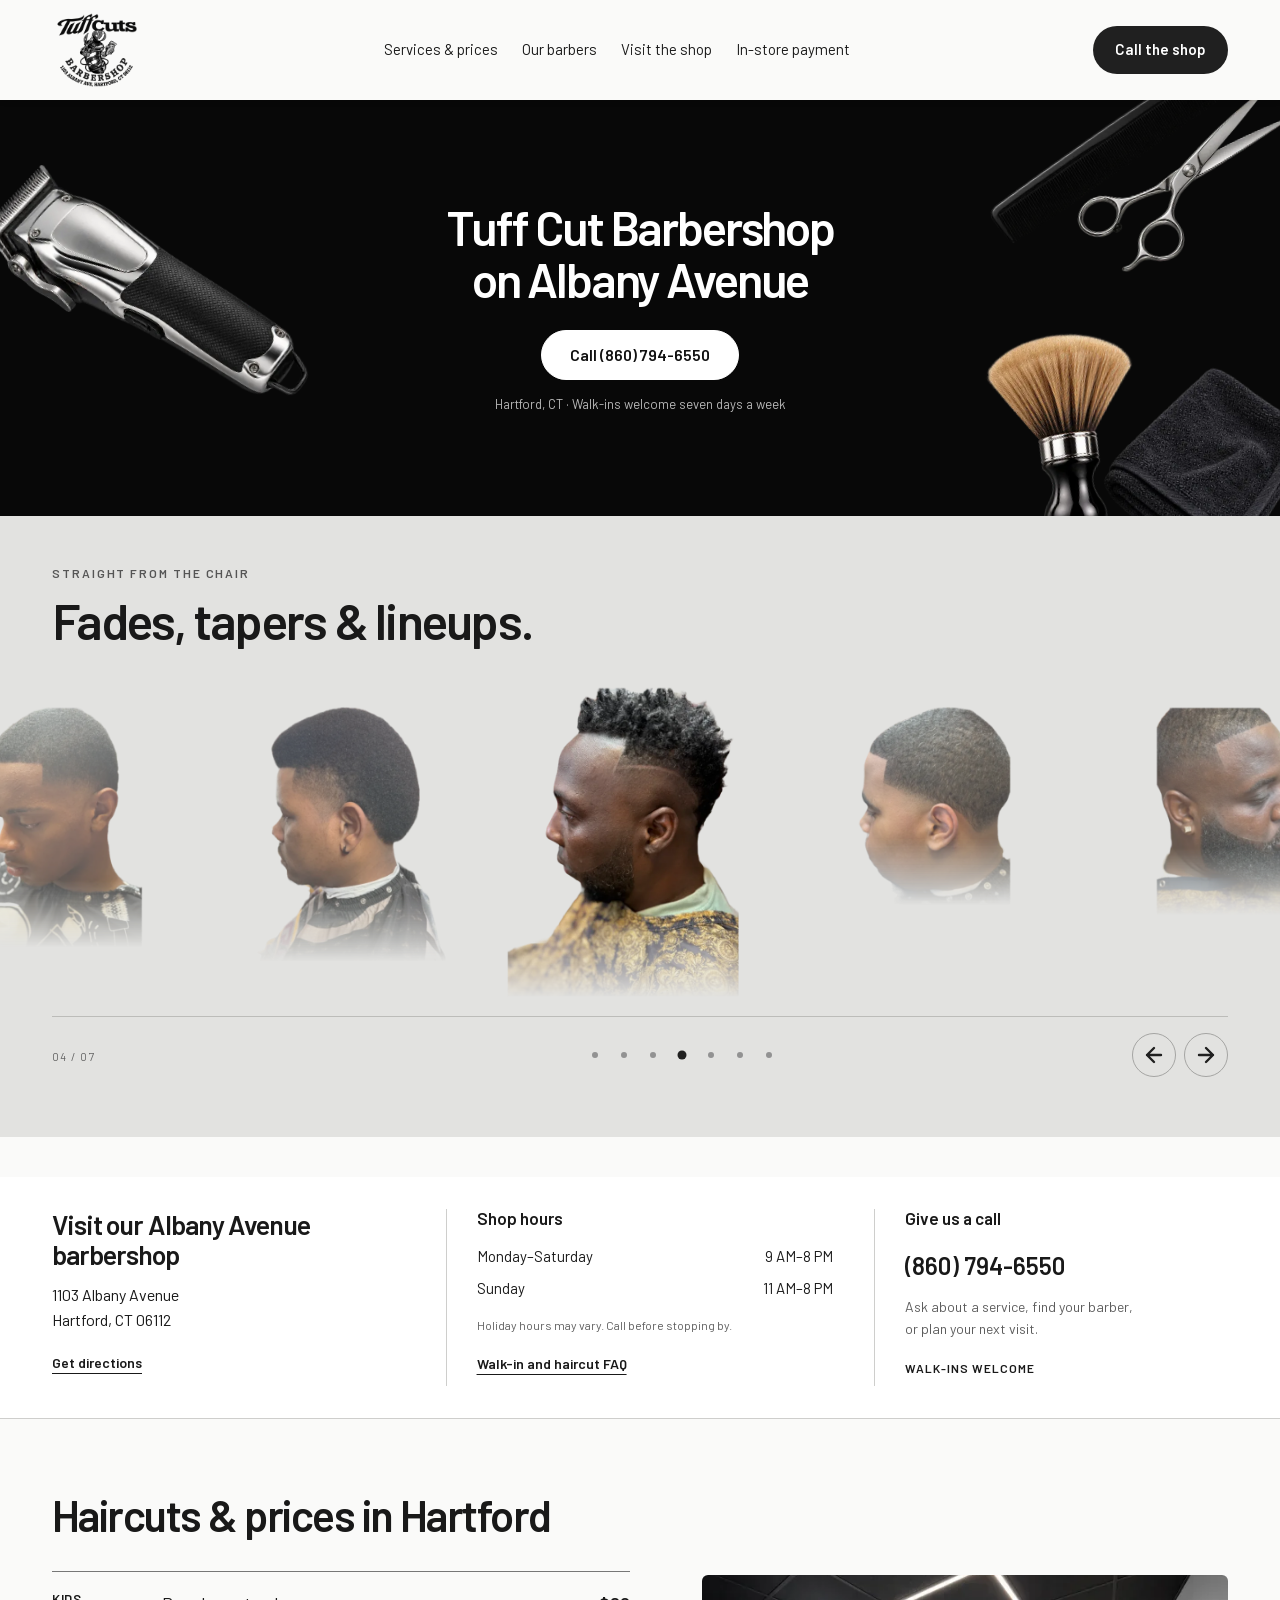
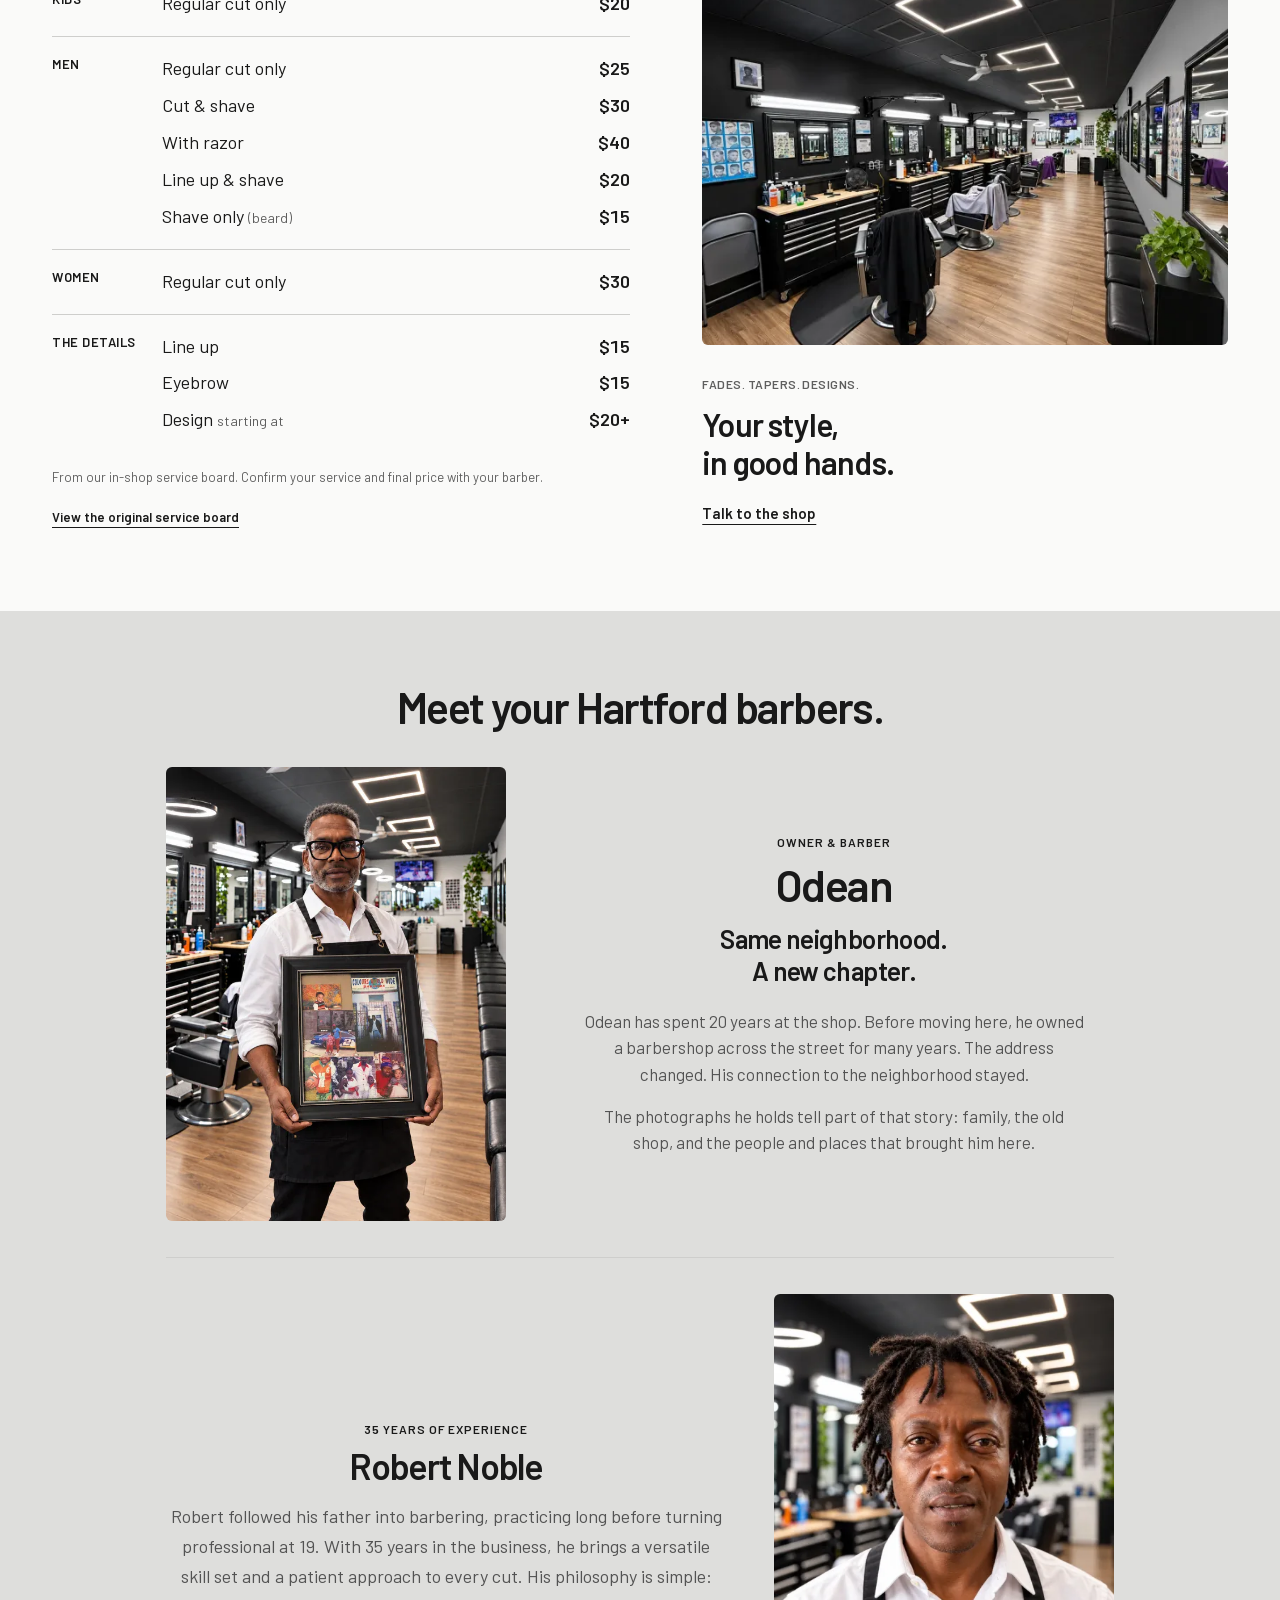
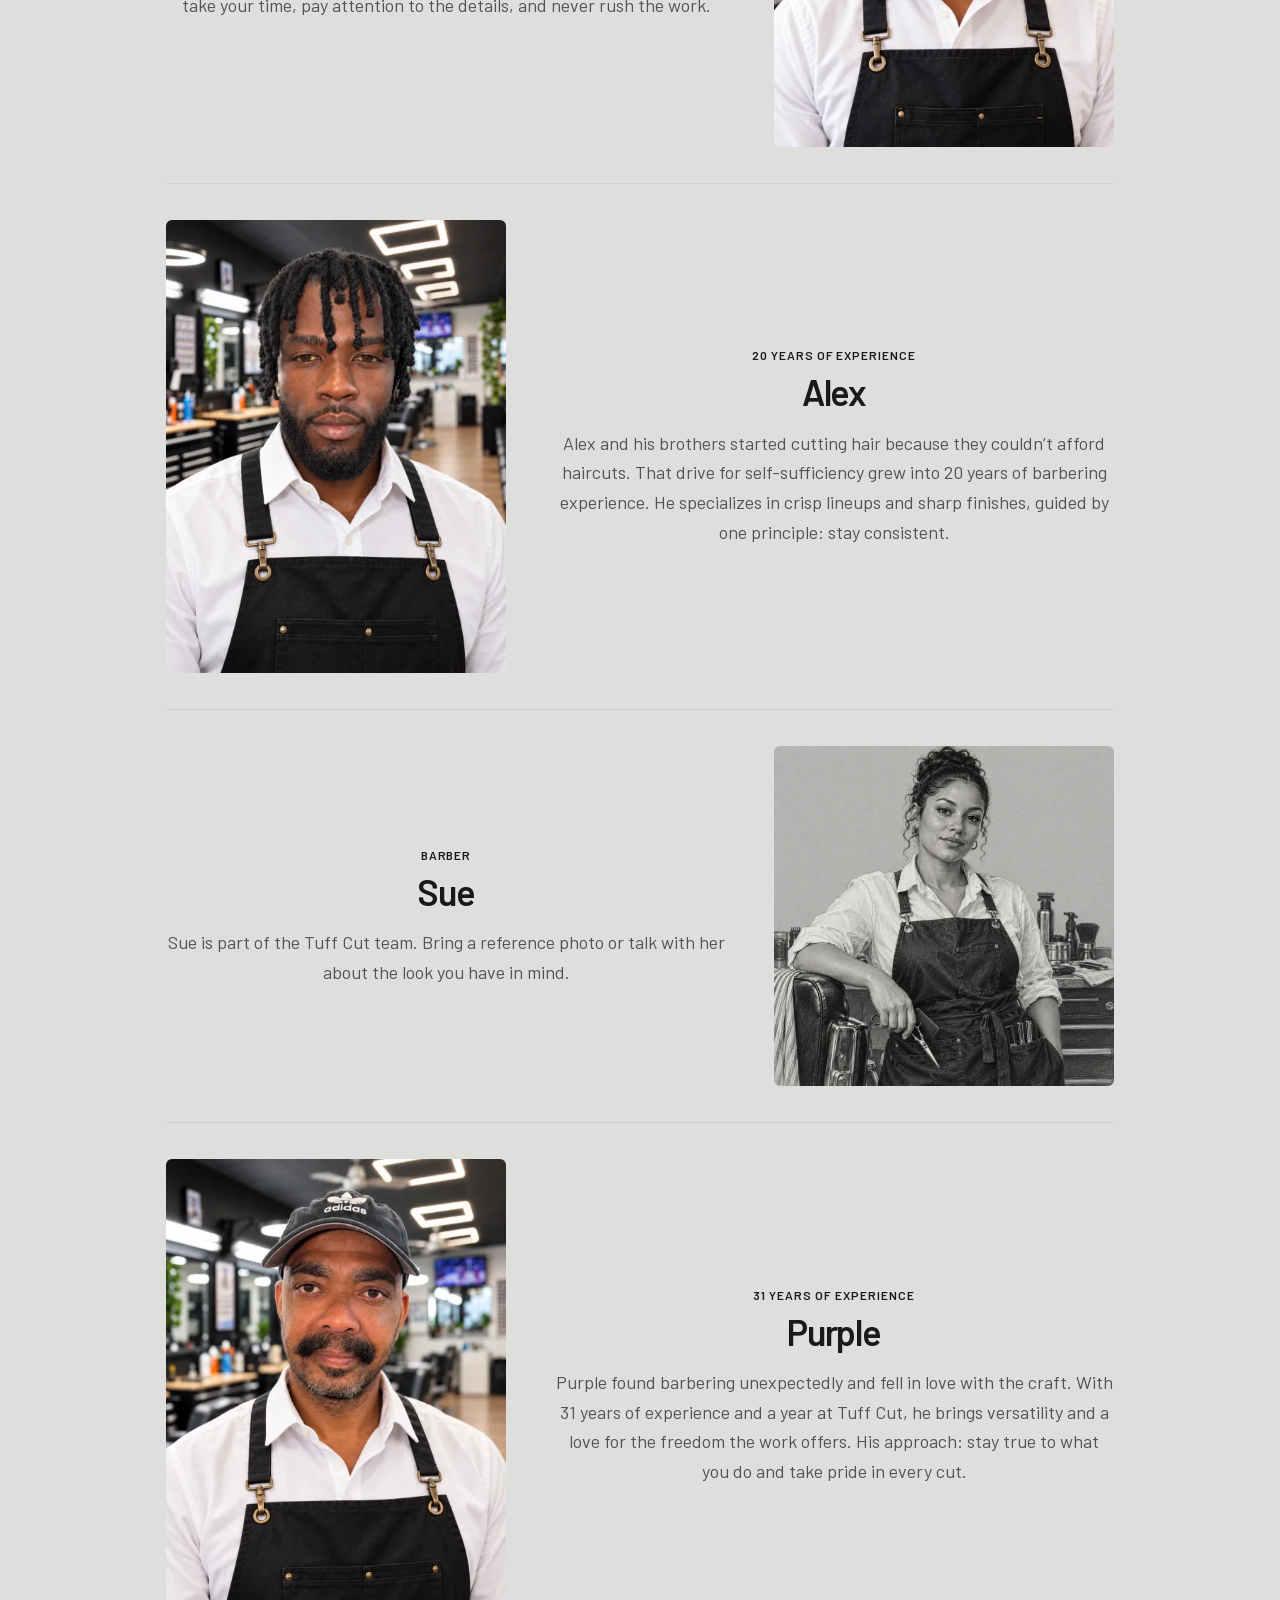
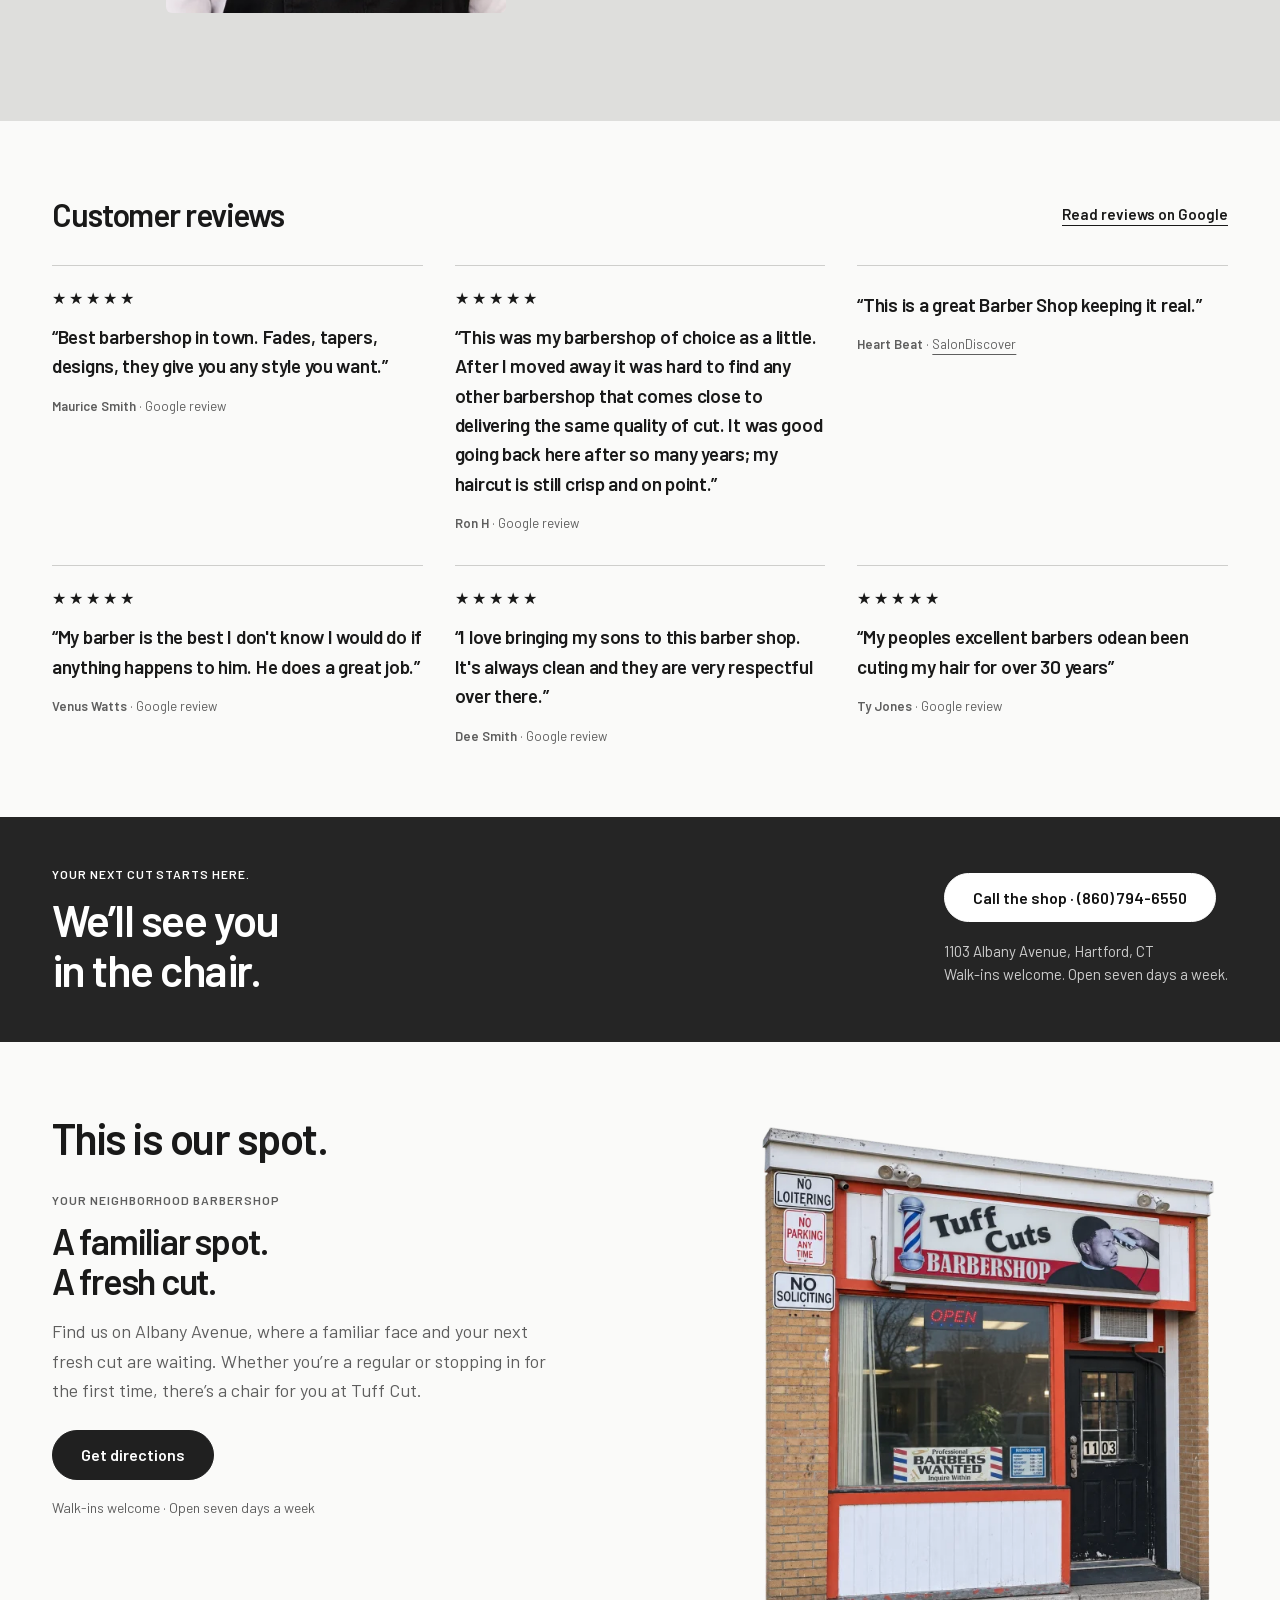
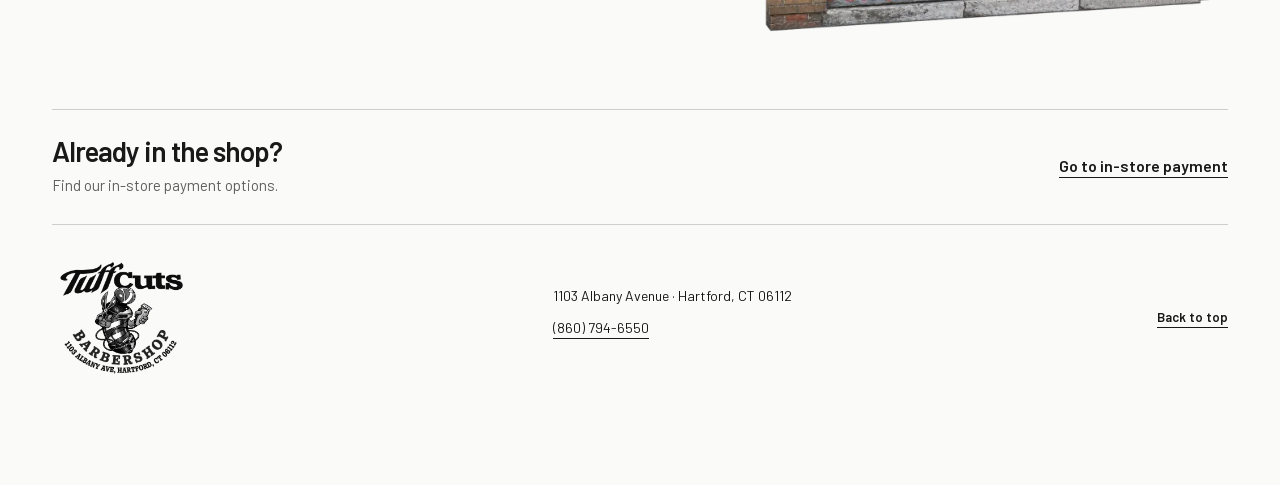
==== commit a0e3b201: "Publish Hartford local search content and canonical HTTPS discovery files" ====
--- a/index.html
+++ b/index.html
@@ -4,28 +4,245 @@
   <meta charset="utf-8">
   <meta name="viewport" content="width=device-width, initial-scale=1">
   <meta name="theme-color" content="#f5f5f3">
-  <title>Tuff Cut Barbershop | Hartford, CT</title>
-  <meta name="description" content="Your neighborhood barbershop at 1103 Albany Avenue, Hartford. Meet Odean and the team, see our services and prices, and call (860) 794-6550. Walk-ins welcome.">
-  <meta property="og:title" content="Tuff Cut Barbershop · Hartford, CT">
-  <meta property="og:description" content="The cut you want. The barber you keep. Visit Tuff Cut at 1103 Albany Avenue, Hartford. Walk-ins welcome, seven days a week.">
+  <title>Tuff Cut Barbershop in Hartford, CT | Albany Avenue Haircuts</title>
+  <meta name="description" content="Visit Tuff Cut Barbershop at 1103 Albany Avenue in Hartford for fades, tapers, lineups and kids’ haircuts. Walk-ins welcome daily. Call (860) 794-6550.">
+  <link rel="canonical" href="https://tuffcutsct.com/">
+  <meta name="robots" content="max-image-preview:large">
   <meta property="og:type" content="website">
+  <meta property="og:site_name" content="Tuff Cut Barbershop">
+  <meta property="og:locale" content="en_US">
+  <meta property="og:url" content="https://tuffcutsct.com/">
+  <meta property="og:title" content="Tuff Cut Barbershop in Hartford, CT | Albany Avenue Haircuts">
+  <meta property="og:description" content="Visit Tuff Cut Barbershop at 1103 Albany Avenue in Hartford for fades, tapers, lineups and kids’ haircuts. Walk-ins welcome daily. Call (860) 794-6550.">
+  <meta property="og:image" content="https://tuffcutsct.com/assets/photos/tuff-cut-hartford.jpg">
+  <meta property="og:image:type" content="image/jpeg">
+  <meta property="og:image:width" content="1200">
+  <meta property="og:image:height" content="630">
+  <meta property="og:image:alt" content="Barber chairs and mirrored stations inside Tuff Cut on Albany Avenue in Hartford.">
+  <meta name="twitter:card" content="summary_large_image">
+  <meta name="twitter:title" content="Tuff Cut Barbershop in Hartford, CT | Albany Avenue Haircuts">
+  <meta name="twitter:description" content="Visit Tuff Cut Barbershop at 1103 Albany Avenue in Hartford for fades, tapers, lineups and kids’ haircuts. Walk-ins welcome daily. Call (860) 794-6550.">
+  <meta name="twitter:image" content="https://tuffcutsct.com/assets/photos/tuff-cut-hartford.jpg">
+  <meta name="twitter:image:alt" content="Barber chairs and mirrored stations inside Tuff Cut on Albany Avenue in Hartford.">
   <link rel="icon" href="favicon.ico?v=mono-20261105" sizes="any">
   <link rel="icon" href="assets/favicon-logo-32.png?v=mono-20261105" type="image/png" sizes="32x32">
   <link rel="icon" href="assets/favicon-logo-48.png?v=mono-20261105" type="image/png" sizes="48x48">
   <link rel="apple-touch-icon" href="assets/favicon-logo-180.png?v=mono-20261105" sizes="180x180">
-  <link rel="preload" href="assets/fonts/barlow-condensed-700.woff2" as="font" type="font/woff2" crossorigin>
+  <link rel="preload" href="assets/fonts/barlow-600.woff2" as="font" type="font/woff2" crossorigin>
   <link rel="stylesheet" href="styles.css?v=29">
   <link rel="stylesheet" href="compact-nav.css?v=4">
   <script src="site-config.js" defer></script>
   <script src="app.js?v=24" defer></script>
   <script type="application/ld+json">
-  {"@context":"https://schema.org","@type":"HairSalon","name":"Tuff Cut Barbershop","telephone":"+18607946550","address":{"@type":"PostalAddress","streetAddress":"1103 Albany Avenue","addressLocality":"Hartford","addressRegion":"CT","postalCode":"06112","addressCountry":"US"},"openingHoursSpecification":[{"@type":"OpeningHoursSpecification","dayOfWeek":["Monday","Tuesday","Wednesday","Thursday","Friday","Saturday"],"opens":"09:00","closes":"20:00"},{"@type":"OpeningHoursSpecification","dayOfWeek":"Sunday","opens":"11:00","closes":"20:00"}]}
+{
+  "@context": "https://schema.org",
+  "@graph": [
+    {
+      "@type": "WebSite",
+      "@id": "https://tuffcutsct.com/#website",
+      "url": "https://tuffcutsct.com/",
+      "name": "Tuff Cut Barbershop",
+      "publisher": {
+        "@id": "https://tuffcutsct.com/#barbershop"
+      },
+      "inLanguage": "en-US"
+    },
+    {
+      "@type": "HairSalon",
+      "name": "Tuff Cut Barbershop",
+      "telephone": "+18607946550",
+      "address": {
+        "@type": "PostalAddress",
+        "streetAddress": "1103 Albany Avenue",
+        "addressLocality": "Hartford",
+        "addressRegion": "CT",
+        "postalCode": "06112",
+        "addressCountry": "US"
+      },
+      "openingHoursSpecification": [
+        {
+          "@type": "OpeningHoursSpecification",
+          "dayOfWeek": [
+            "https://schema.org/Monday",
+            "https://schema.org/Tuesday",
+            "https://schema.org/Wednesday",
+            "https://schema.org/Thursday",
+            "https://schema.org/Friday",
+            "https://schema.org/Saturday"
+          ],
+          "opens": "09:00",
+          "closes": "20:00"
+        },
+        {
+          "@type": "OpeningHoursSpecification",
+          "dayOfWeek": [
+            "https://schema.org/S",
+            "https://schema.org/u",
+            "https://schema.org/n",
+            "https://schema.org/d",
+            "https://schema.org/a",
+            "https://schema.org/y"
+          ],
+          "opens": "11:00",
+          "closes": "20:00"
+        }
+      ],
+      "@id": "https://tuffcutsct.com/#barbershop",
+      "url": "https://tuffcutsct.com/",
+      "alternateName": "Tuff Cuts Barbershop",
+      "description": "Walk-in neighborhood barbershop on Albany Avenue in Hartford, Connecticut, offering haircuts, fades, tapers, lineups and beard services.",
+      "image": [
+        "https://tuffcutsct.com/assets/photos/tuff-cut-hartford.jpg",
+        "https://tuffcutsct.com/assets/photos/storefront.webp"
+      ],
+      "logo": "https://tuffcutsct.com/assets/favicon-logo-180.png",
+      "areaServed": {
+        "@type": "City",
+        "name": "Hartford, Connecticut"
+      },
+      "hasMap": "https://www.google.com/maps/place/Tuff+Cut+Barbers+LLC/@41.7814038,-72.694979,17z/data=!4m8!3m7!1s0x89e654a44aa32865:0xf51ab7cb9eaf6a23!8m2!3d41.7814038!4d-72.694979!9m1!1b1!16s%2Fg%2F1tgmx97q",
+      "geo": {
+        "@type": "GeoCoordinates",
+        "latitude": 41.7814038,
+        "longitude": -72.694979
+      },
+      "currenciesAccepted": "USD",
+      "paymentAccepted": "Cash App, Zelle",
+      "hasOfferCatalog": {
+        "@type": "OfferCatalog",
+        "name": "Haircuts and barber services",
+        "itemListElement": [
+          {
+            "@type": "Offer",
+            "itemOffered": {
+              "@type": "Service",
+              "name": "Kids’ regular haircut"
+            },
+            "url": "https://tuffcutsct.com/#services",
+            "price": 20,
+            "priceCurrency": "USD"
+          },
+          {
+            "@type": "Offer",
+            "itemOffered": {
+              "@type": "Service",
+              "name": "Men’s regular haircut"
+            },
+            "url": "https://tuffcutsct.com/#services",
+            "price": 25,
+            "priceCurrency": "USD"
+          },
+          {
+            "@type": "Offer",
+            "itemOffered": {
+              "@type": "Service",
+              "name": "Men’s cut and shave"
+            },
+            "url": "https://tuffcutsct.com/#services",
+            "price": 30,
+            "priceCurrency": "USD"
+          },
+          {
+            "@type": "Offer",
+            "itemOffered": {
+              "@type": "Service",
+              "name": "Men’s cut with razor"
+            },
+            "url": "https://tuffcutsct.com/#services",
+            "price": 40,
+            "priceCurrency": "USD"
+          },
+          {
+            "@type": "Offer",
+            "itemOffered": {
+              "@type": "Service",
+              "name": "Lineup and shave"
+            },
+            "url": "https://tuffcutsct.com/#services",
+            "price": 20,
+            "priceCurrency": "USD"
+          },
+          {
+            "@type": "Offer",
+            "itemOffered": {
+              "@type": "Service",
+              "name": "Beard shave"
+            },
+            "url": "https://tuffcutsct.com/#services",
+            "price": 15,
+            "priceCurrency": "USD"
+          },
+          {
+            "@type": "Offer",
+            "itemOffered": {
+              "@type": "Service",
+              "name": "Women’s regular haircut"
+            },
+            "url": "https://tuffcutsct.com/#services",
+            "price": 30,
+            "priceCurrency": "USD"
+          },
+          {
+            "@type": "Offer",
+            "itemOffered": {
+              "@type": "Service",
+              "name": "Lineup"
+            },
+            "url": "https://tuffcutsct.com/#services",
+            "price": 15,
+            "priceCurrency": "USD"
+          },
+          {
+            "@type": "Offer",
+            "itemOffered": {
+              "@type": "Service",
+              "name": "Eyebrow service"
+            },
+            "url": "https://tuffcutsct.com/#services",
+            "price": 15,
+            "priceCurrency": "USD"
+          },
+          {
+            "@type": "Offer",
+            "itemOffered": {
+              "@type": "Service",
+              "name": "Hair design"
+            },
+            "url": "https://tuffcutsct.com/#services",
+            "priceSpecification": {
+              "@type": "PriceSpecification",
+              "minPrice": 20,
+              "priceCurrency": "USD"
+            }
+          }
+        ]
+      }
+    },
+    {
+      "@type": "WebPage",
+      "@id": "https://tuffcutsct.com/#webpage",
+      "url": "https://tuffcutsct.com/",
+      "name": "Tuff Cut Barbershop in Hartford, CT | Albany Avenue Haircuts",
+      "description": "Visit Tuff Cut Barbershop at 1103 Albany Avenue in Hartford for fades, tapers, lineups and kids’ haircuts. Walk-ins welcome daily. Call (860) 794-6550.",
+      "inLanguage": "en-US",
+      "isPartOf": {
+        "@id": "https://tuffcutsct.com/#website"
+      },
+      "about": {
+        "@id": "https://tuffcutsct.com/#barbershop"
+      },
+      "mainEntity": {
+        "@id": "https://tuffcutsct.com/#barbershop"
+      }
+    }
+  ]
+}
   </script>
 </head>
 <body>
   <a class="skip-link" href="#main">Skip to content</a>
   <header class="site-header wrap">
-    <a class="wordmark brand-logo" href="index.html" aria-label="Tuff Cut Barbershop home"><span class="logo-crop"><img decoding="async" src="assets/branding/tuff-cuts-discover-240.webp" srcset="assets/branding/tuff-cuts-discover-240.webp 240w, assets/branding/tuff-cuts-discover-480.webp 480w" sizes="88px" width="600" height="500" alt="Tuff Cuts Barbershop — original barber-pole mascot logo"></span></a>
+    <a class="wordmark brand-logo" href="./" aria-label="Tuff Cut Barbershop home"><span class="logo-crop"><img decoding="async" src="assets/branding/tuff-cuts-discover-240.webp" srcset="assets/branding/tuff-cuts-discover-240.webp 240w, assets/branding/tuff-cuts-discover-480.webp 480w" sizes="88px" width="600" height="500" alt="Tuff Cuts Barbershop — original barber-pole mascot logo"></span></a>
     <button class="menu-toggle" type="button" aria-expanded="false" aria-controls="main-nav" aria-label="Open menu" hidden><span class="menu-lines" aria-hidden="true"><span></span><span></span><span></span></span></button>
     <nav class="main-nav" id="main-nav" aria-label="Main navigation">
       <a href="#services">Services & prices</a><a href="#barbers">Our barbers</a><a href="#visit">Visit the shop</a><a href="payment.html">In-store payment</a>
@@ -35,9 +252,9 @@
   <main id="main">
     <section class="hero" aria-labelledby="hero-title">
       <div class="hero-copy">
-        <h1 id="hero-title">The cut you want.<br>The barber you keep.</h1>
+        <h1 id="hero-title">Tuff Cut Barbershop<br>on Albany Avenue</h1>
         <a class="button" href="tel:+18607946550">Call (860) 794-6550</a>
-        <p class="hero-hours">Open seven days a week · Walk-ins welcome</p>
+        <p class="hero-hours">Hartford, CT · Walk-ins welcome seven days a week</p>
       </div>
       <div class="hero-equipment" aria-hidden="true">
         <img loading="eager" decoding="async" class="equipment-clipper" src="assets/hero/clipper.webp" width="700" height="597" alt="" fetchpriority="high">
@@ -47,7 +264,7 @@
     </section>
 
     <section class="cuts-section" id="cuts" aria-labelledby="cuts-title">
-      <div class="wrap cuts-heading"><div><p class="small-label">STRAIGHT FROM THE CHAIR</p><h2 id="cuts-title">The work speaks.</h2></div></div>
+      <div class="wrap cuts-heading"><div><p class="small-label">STRAIGHT FROM THE CHAIR</p><h2 id="cuts-title">Fades, tapers &amp; lineups.</h2></div></div>
       <div class="cuts-carousel" role="region" aria-roledescription="carousel" aria-label="Haircuts at Tuff Cut">
         <div class="cuts-stage" tabindex="0" aria-label="Scroll through haircuts. Use left and right arrow keys.">
           <figure class="cut-slide" data-cut="2233" data-title="Waves & beard"><div class="cut-portrait"><img src="assets/haircuts/cut-2233.webp" srcset="assets/haircuts/cut-2233-600.webp 600w, assets/haircuts/cut-2233.webp 900w" sizes="(max-width: 700px) 220px, 270px" width="900" height="1200" loading="lazy" decoding="async" alt="Close waves, a clean fade, and a precisely shaped beard."></div></figure>
@@ -69,14 +286,14 @@
 
     <section class="visit-band" id="visit" aria-label="Location, hours, and telephone">
       <div class="wrap visit-grid">
-        <div><h2>Find your chair.</h2><address>1103 Albany Avenue<br>Hartford, CT 06112</address><a class="text-link" href="https://www.google.com/maps/search/?api=1&query=1103+Albany+Avenue+Hartford+CT+06112" target="_blank" rel="noopener noreferrer">Get directions<span class="sr-only"> (opens in a new tab)</span></a></div>
-        <div><h3>Shop hours</h3><table class="hours"><caption class="sr-only">Weekly opening hours</caption><tbody><tr><th scope="row">Monday–Saturday</th><td>9 AM–8 PM</td></tr><tr><th scope="row">Sunday</th><td>11 AM–8 PM</td></tr></tbody></table><p class="fine-print">Holiday hours may vary. Call before stopping by.</p></div>
+        <div><h2>Visit our Albany Avenue barbershop</h2><address>1103 Albany Avenue<br>Hartford, CT 06112</address><a class="text-link" href="https://www.google.com/maps/search/?api=1&query=1103+Albany+Avenue+Hartford+CT+06112" target="_blank" rel="noopener noreferrer">Get directions<span class="sr-only"> (opens in a new tab)</span></a></div>
+        <div><h3>Shop hours</h3><table class="hours"><caption class="sr-only">Weekly opening hours</caption><tbody><tr><th scope="row">Monday–Saturday</th><td>9 AM–8 PM</td></tr><tr><th scope="row">Sunday</th><td>11 AM–8 PM</td></tr></tbody></table><p class="fine-print">Holiday hours may vary. Call before stopping by.</p><a class="text-link" href="faq.html">Walk-in and haircut FAQ</a></div>
         <div><h3>Give us a call</h3><a class="visit-phone" href="tel:+18607946550">(860) 794-6550</a><p>Ask about a service, find your barber,<br>or plan your next visit.</p><span class="small-label">WALK-INS WELCOME</span></div>
       </div>
     </section>
 
     <section class="section wrap" id="services" aria-labelledby="services-title">
-      <div class="section-heading"><h2 id="services-title">Find your cut.</h2></div>
+      <div class="section-heading"><h2 id="services-title">Haircuts &amp; prices in Hartford</h2></div>
       <div class="services-layout">
         <div class="price-list">
           <div class="price-group"><h3>Kids</h3><dl><div><dt>Regular cut only</dt><dd>$20</dd></div></dl></div>
@@ -92,7 +309,7 @@
 
     <section class="barbers-section" id="barbers" aria-labelledby="barbers-title">
       <div class="wrap section">
-        <div class="barbers-heading"><h2 id="barbers-title">Meet your barbers.</h2></div>
+        <div class="barbers-heading"><h2 id="barbers-title">Meet your Hartford barbers.</h2></div>
         <article class="owner-profile">
           <div class="owner-visual"><figure><img src="assets/photos/odean.webp" srcset="assets/photos/odean-600.webp 600w, assets/photos/odean.webp 1200w" sizes="(max-width: 440px) calc(100vw - 40px), (max-width: 700px) 400px, 340px" width="1200" height="1600" loading="lazy" decoding="async" alt="Odean, owner of Tuff Cut, holding a framed collection of photographs from his life and earlier barbershop."></figure></div>
           <div class="owner-copy"><p class="small-label">OWNER & BARBER</p><h3>Odean</h3><p class="serif">Same neighborhood.<br>A new chapter.</p><p>Odean has spent 20 years at the shop. Before moving here, he owned a barbershop across the street for many years. The address changed. His connection to the neighborhood stayed.</p><p>The photographs he holds tell part of that story: family, the old shop, and the people and places that brought him here.</p></div>
@@ -135,6 +352,6 @@
     </section>
     <aside class="payment-strip wrap"><div><h2>Already in the shop?</h2><p>Find our in-store payment options.</p></div><a class="text-link" href="payment.html">Go to in-store payment</a></aside>
   </main>
-  <footer class="site-footer wrap"><div class="footer-top"><a class="wordmark brand-logo" href="index.html" aria-label="Tuff Cut Barbershop home"><span class="logo-crop"><img decoding="async" loading="lazy" src="assets/branding/tuff-cuts-discover-240.webp" srcset="assets/branding/tuff-cuts-discover-240.webp 240w, assets/branding/tuff-cuts-discover-480.webp 480w" sizes="136px" width="600" height="500" alt="Tuff Cuts Barbershop — original barber-pole mascot logo"></span></a><p>1103 Albany Avenue · Hartford, CT 06112<br><a href="tel:+18607946550">(860) 794-6550</a></p><a class="text-link" href="#main">Back to top</a></div><div class="footer-bottom"><p>© <span data-year>2026</span> Tuff Cut Barbershop</p><nav aria-label="Legal information"><a href="terms.html">Terms</a><a href="accessibility.html">Accessibility</a><a href="legal.html">Legal</a><a href="privacy.html">Privacy</a></nav><a class="powered-by" href="https://reimagebs.com/" target="_blank" rel="noopener noreferrer"><span class="credit-label">POWERED BY</span> <span class="credit-name">REIMAGE BUSINESS SOLUTIONS</span></a></div></footer>
+  <footer class="site-footer wrap"><div class="footer-top"><a class="wordmark brand-logo" href="./" aria-label="Tuff Cut Barbershop home"><span class="logo-crop"><img decoding="async" loading="lazy" src="assets/branding/tuff-cuts-discover-240.webp" srcset="assets/branding/tuff-cuts-discover-240.webp 240w, assets/branding/tuff-cuts-discover-480.webp 480w" sizes="136px" width="600" height="500" alt="Tuff Cuts Barbershop — original barber-pole mascot logo"></span></a><p>1103 Albany Avenue · Hartford, CT 06112<br><a href="tel:+18607946550">(860) 794-6550</a></p><a class="text-link" href="#main">Back to top</a></div><div class="footer-bottom"><p>© <span data-year>2026</span> Tuff Cut Barbershop</p><nav aria-label="Shop information"><a href="faq.html">FAQ</a><a href="terms.html">Terms</a><a href="accessibility.html">Accessibility</a><a href="legal.html">Legal</a><a href="privacy.html">Privacy</a></nav><a class="powered-by" href="https://reimagebs.com/" target="_blank" rel="noopener noreferrer"><span class="credit-label">POWERED BY</span> <span class="credit-name">REIMAGE BUSINESS SOLUTIONS</span></a></div></footer>
 </body>
 </html>
